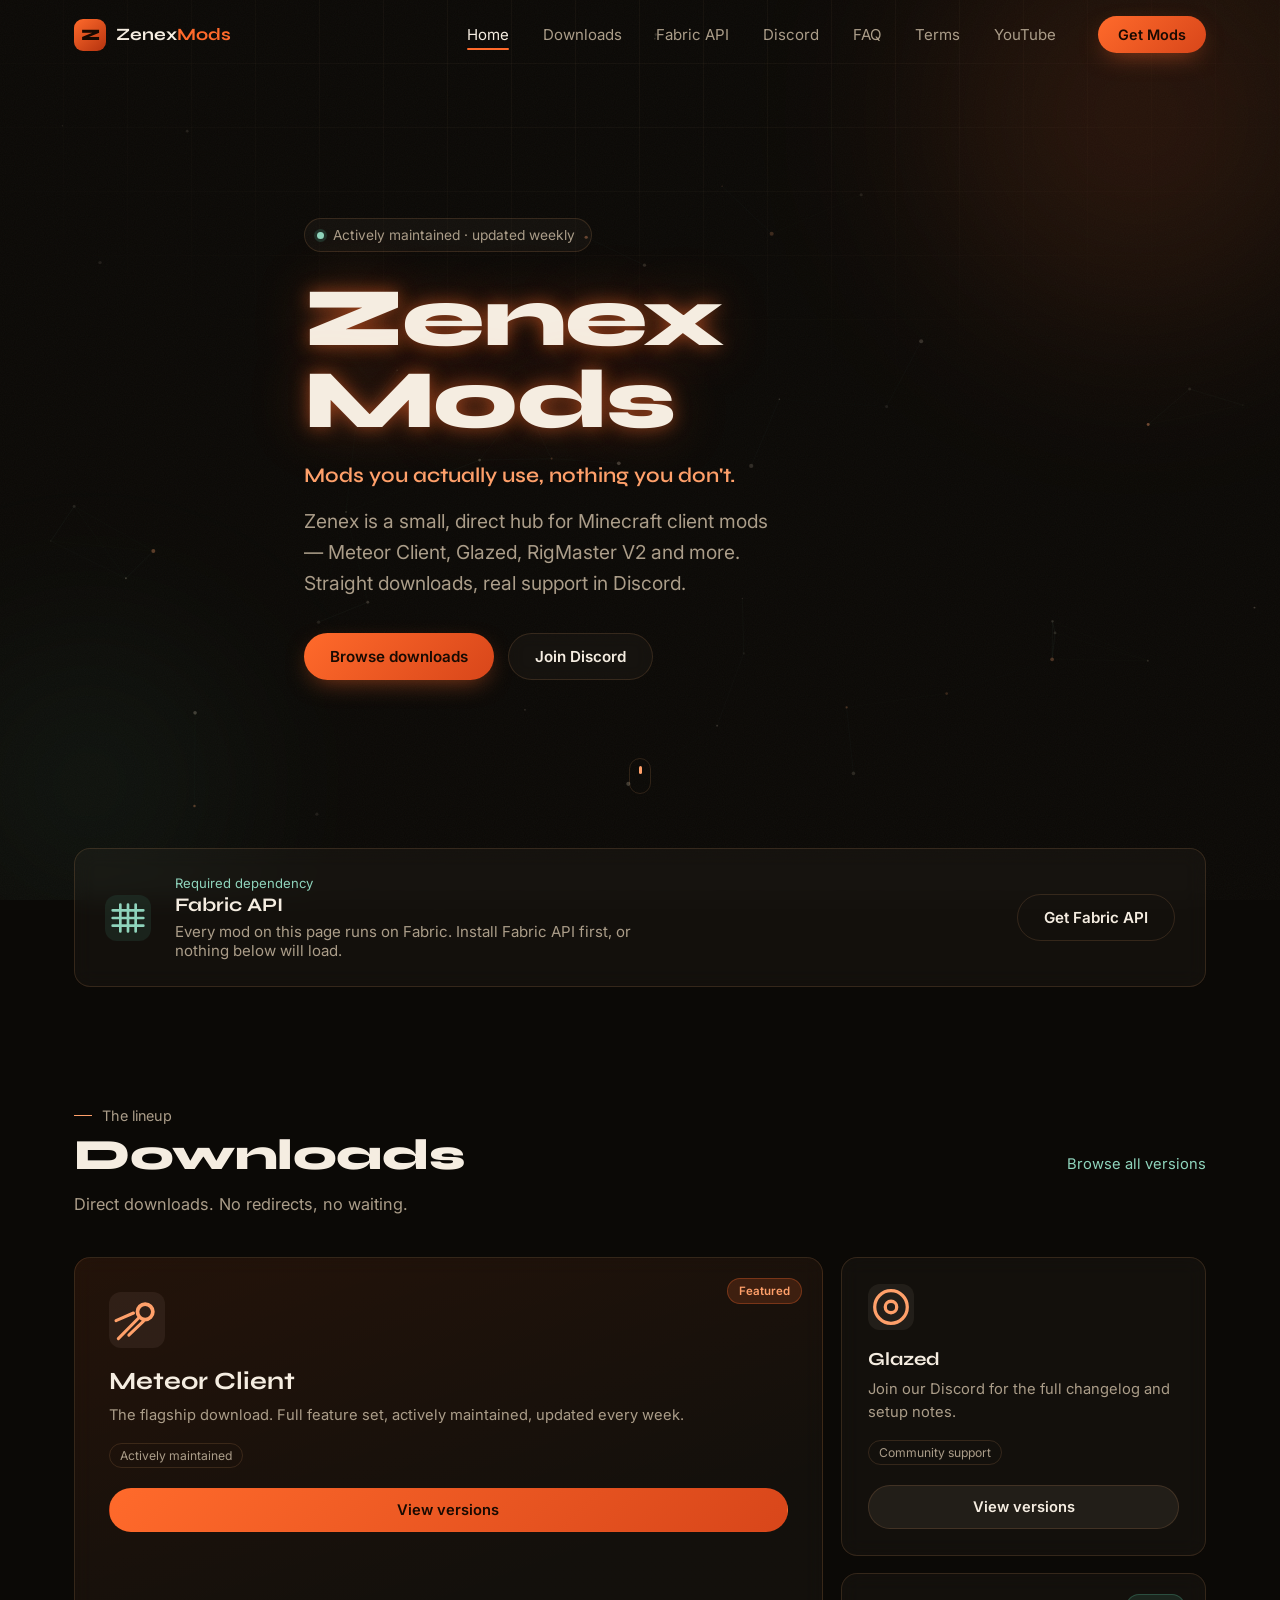
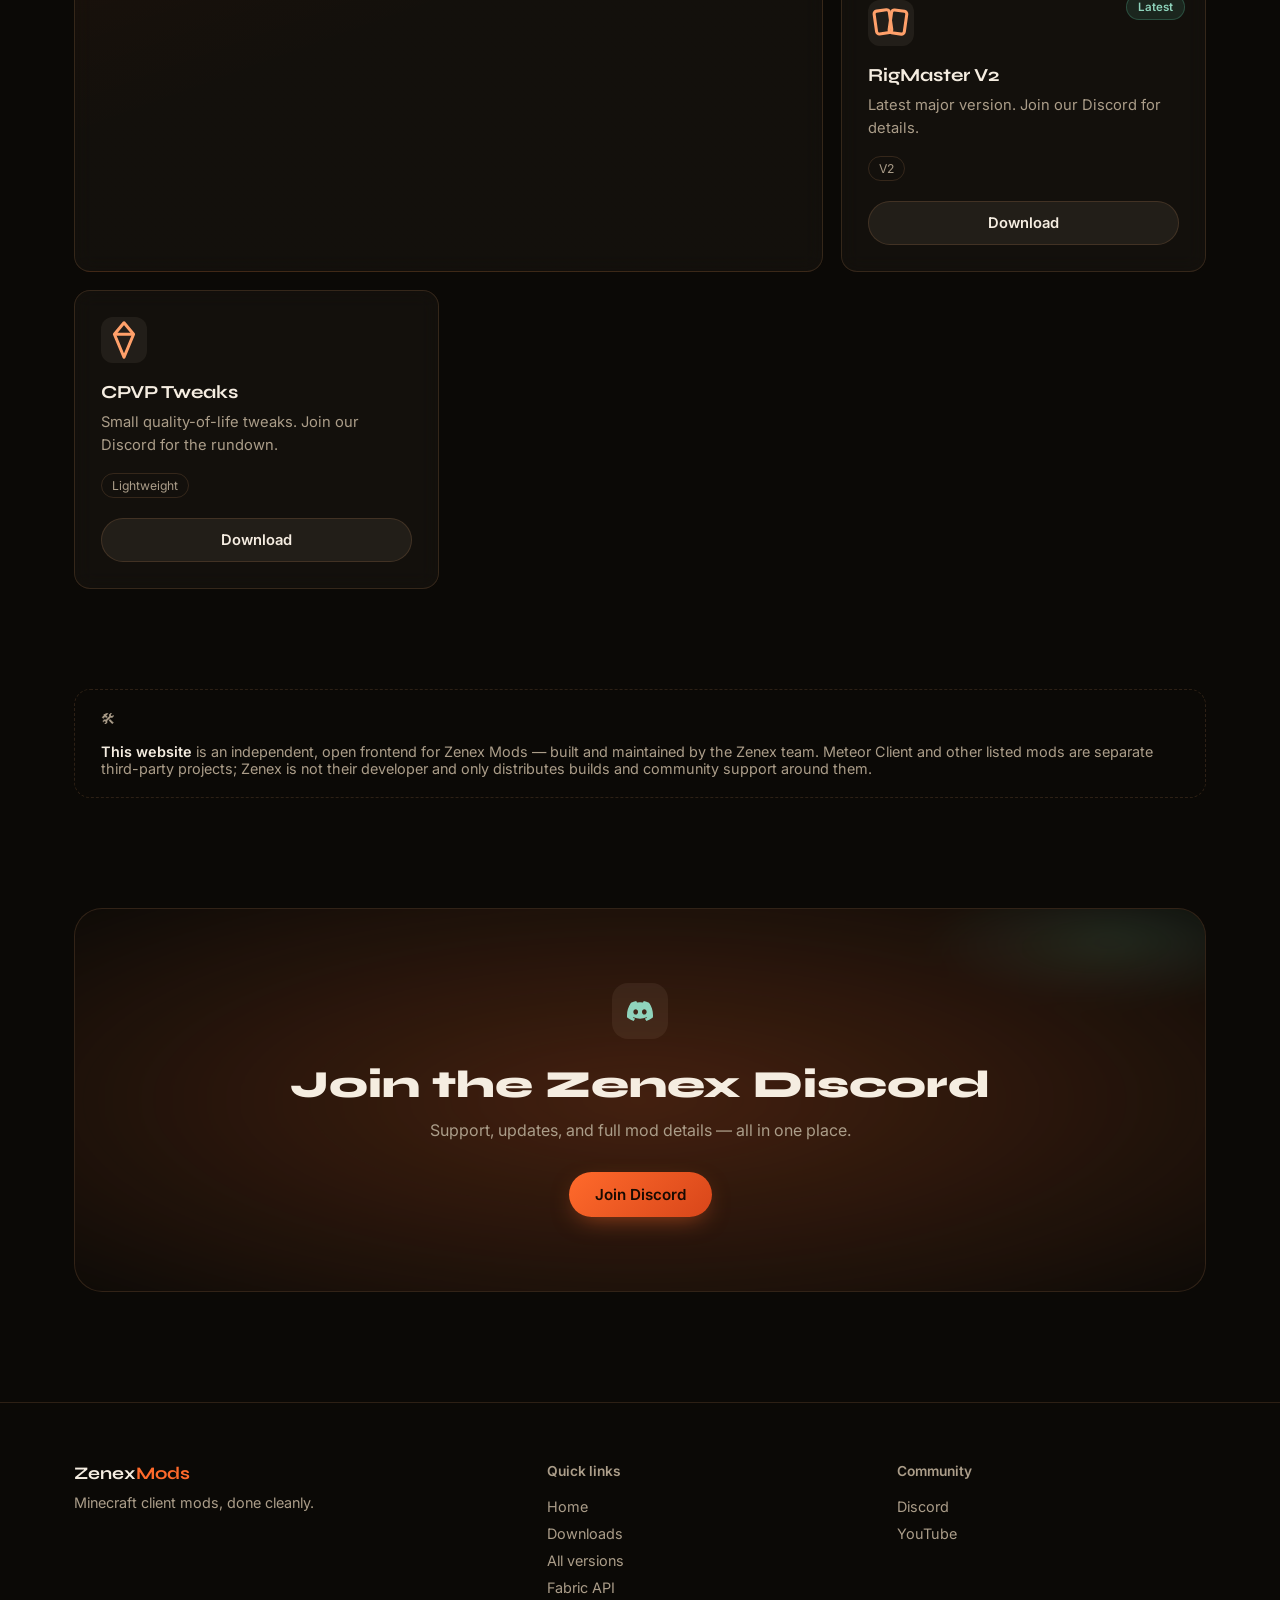
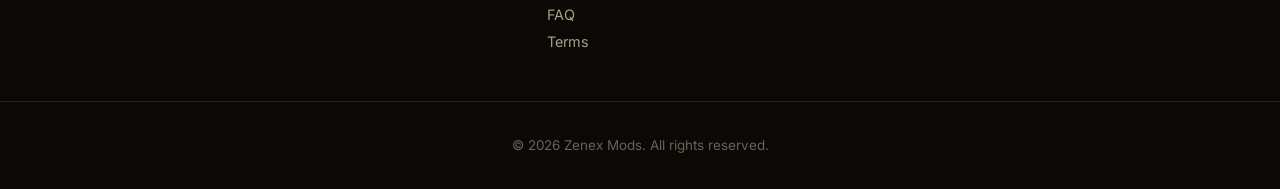
==== index.html @ 71ec7fc4 "Add files via upload" ====
<!DOCTYPE html>
<html lang="en">
<head>
<meta charset="UTF-8">
<meta name="viewport" content="width=device-width, initial-scale=1.0">
<title>Zenex Mods — Minecraft Mods Done Right</title>
<meta name="description" content="Zenex Mods — a premium hub for downloading Minecraft client mods. Meteor Client, Glazed, RigMaster V2, CPVP Tweaks, and more.">

<meta property="og:title" content="Zenex Mods — Minecraft Mods Done Right">
<meta property="og:description" content="A premium hub for downloading Minecraft client mods.">
<meta property="og:type" content="website">
<meta property="og:image" content="images/og-banner.png">
<meta property="og:url" content="https://zenexdevs.github.io/Zenexdevs/">

<meta name="twitter:card" content="summary_large_image">
<meta name="twitter:title" content="Zenex Mods — Minecraft Mods Done Right">
<meta name="twitter:description" content="A premium hub for downloading Minecraft client mods.">
<meta name="twitter:image" content="images/og-banner.png">

<meta name="theme-color" content="#ff6a2b">
<link rel="icon" type="image/png" href="images/favicon.png">
<link rel="preconnect" href="https://fonts.googleapis.com">
<link rel="preconnect" href="https://fonts.gstatic.com" crossorigin>
<link href="https://fonts.googleapis.com/css2?family=Syne:wght@600;700;800&family=Inter:wght@400;500;600&display=swap" rel="stylesheet">
<link rel="stylesheet" href="style.css">
</head>
<body>

<!-- Loading screen -->
<div class="loader" id="loader" aria-hidden="true">
  <div class="loader-inner">
    <div class="loader-mark">Z</div>
    <div class="loader-word">ZENEX<span>MODS</span></div>
    <div class="loader-bar"><span id="loader-fill"></span></div>
  </div>
</div>

<a class="skip-link" href="#main">Skip to content</a>

<!-- Scroll progress -->
<div class="scroll-progress" id="scroll-progress" aria-hidden="true"><span id="scroll-progress-fill"></span></div>

<!-- Custom cursor (desktop only) -->
<div class="cursor-dot" id="cursor-dot" aria-hidden="true"></div>
<div class="cursor-ring" id="cursor-ring" aria-hidden="true"></div>

<!-- Animated background -->
<div class="bg-field" aria-hidden="true">
  <canvas id="field-canvas"></canvas>
  <div class="bg-grid"></div>
  <div class="bg-noise"></div>
  <div class="glow-blob glow-ember" id="blob-1"></div>
  <div class="glow-blob glow-verdigris" id="blob-2"></div>
  <div class="glow-blob glow-ember glow-blob-sm" id="blob-3"></div>
</div>

<!-- Navbar -->
<header class="navbar" id="navbar">
  <div class="nav-inner">
    <a href="#home" class="brand">
      <span class="brand-mark">Z</span>
      <span class="brand-name">Zenex<span class="accent">Mods</span></span>
    </a>

    <nav class="nav-links" id="nav-links" aria-label="Primary">
      <a href="#home" data-nav="home">Home</a>
      <a href="#downloads" data-nav="downloads">Downloads</a>
      <a href="#fabric" data-nav="fabric">Fabric API</a>
      <a href="#discord" data-nav="discord">Discord</a>
      <a href="faq.html">FAQ</a>
      <a href="terms.html">Terms</a>
      <a href="https://www.youtube.com/@ZenexDev" target="_blank" rel="noopener">YouTube</a>
    </nav>

    <a href="#downloads" class="nav-cta btn btn-primary">Get Mods</a>

    <button class="nav-toggle" id="nav-toggle" aria-label="Toggle navigation menu" aria-expanded="false" aria-controls="nav-links">
      <span></span><span></span><span></span>
    </button>
  </div>
</header>

<main id="main">

  <!-- Hero -->
  <section class="hero" id="home">
    <div class="hero-inner">
      <div class="status-badge reveal" data-reveal-delay="0">
        <span class="status-dot"></span>
        Actively maintained · updated weekly
      </div>
      <h1 class="hero-title hero-glow reveal" data-reveal-delay="1">Zenex Mods</h1>
      <p class="hero-tagline reveal" data-reveal-delay="2">Mods you actually use, nothing you don't.</p>
      <p class="hero-subtitle reveal" data-reveal-delay="2">Zenex is a small, direct hub for Minecraft client mods — Meteor Client, Glazed, RigMaster V2 and more. Straight downloads, real support in Discord.</p>
      <div class="hero-actions reveal" data-reveal-delay="3">
        <a href="#downloads" class="btn btn-primary">Browse downloads</a>
        <a href="#discord" class="btn btn-ghost">Join Discord</a>
      </div>
    </div>
    <div class="scroll-cue" aria-hidden="true"><span></span></div>
  </section>

  <!-- Fabric API -->
  <section class="fabric-section" id="fabric">
    <div class="section-inner">
      <div class="fabric-card tilt reveal">
        <div class="fabric-icon" aria-hidden="true">
          <svg viewBox="0 0 24 24" fill="none" xmlns="http://www.w3.org/2000/svg">
            <path d="M4 8h16M4 12h16M4 16h16" stroke="currentColor" stroke-width="1.4" stroke-linecap="round"/>
            <path d="M8 5v14M12 5v14M16 5v14" stroke="currentColor" stroke-width="1.4" stroke-linecap="round"/>
          </svg>
        </div>
        <div class="fabric-copy">
          <p class="fabric-label">Required dependency</p>
          <h2 class="fabric-title">Fabric API</h2>
          <p class="fabric-desc">Every mod on this page runs on Fabric. Install Fabric API first, or nothing below will load.</p>
        </div>
        <a class="btn btn-outline fabric-cta" href="https://modrinth.com/mod/fabric-api" target="_blank" rel="noopener">
          Get Fabric API
        </a>
        <div class="card-spotlight" aria-hidden="true"></div>
      </div>
    </div>
  </section>

  <!-- Downloads -->
  <section class="downloads" id="downloads">
    <div class="section-inner">
      <div class="downloads-head">
        <div>
          <p class="section-kicker">The lineup</p>
          <h2 class="section-title">Downloads</h2>
          <p class="section-lead">Direct downloads. No redirects, no waiting.</p>
        </div>
        <a href="downloads.html" class="browse-all-link">Browse all versions</a>
      </div>

      <div class="card-grid">

        <!-- Meteor Client (Featured) -->
        <article class="mod-card mod-card-featured tilt reveal">
          <span class="mod-badge mod-badge-featured">Featured</span>
          <div class="mod-icon" aria-hidden="true">
            <svg viewBox="0 0 24 24" fill="none" xmlns="http://www.w3.org/2000/svg">
              <circle cx="15.5" cy="8.5" r="3.3" stroke="currentColor" stroke-width="1.6"/>
              <path d="M13 10.8 4 20M10.5 9 3 12.3M14.8 12.5 8.5 18.5" stroke="currentColor" stroke-width="1.3" stroke-linecap="round"/>
            </svg>
          </div>
          <h3 class="mod-name">Meteor Client</h3>
          <p class="mod-desc">The flagship download. Full feature set, actively maintained, updated every week.</p>
          <div class="mod-meta"><span class="mc-tag">Actively maintained</span></div>
          <a class="mod-download mod-download-link" href="meteor-client.html">
            <span class="btn-label">View versions</span>
          </a>
          <div class="card-spotlight" aria-hidden="true"></div>
        </article>

        <!-- Glazed -->
        <article class="mod-card tilt reveal">
          <div class="mod-icon" aria-hidden="true">
            <svg viewBox="0 0 24 24" fill="none" xmlns="http://www.w3.org/2000/svg">
              <circle cx="12" cy="12" r="8.5" stroke="currentColor" stroke-width="1.7"/>
              <circle cx="12" cy="12" r="3" stroke="currentColor" stroke-width="1.7"/>
            </svg>
          </div>
          <h3 class="mod-name">Glazed</h3>
          <p class="mod-desc">Join our Discord for the full changelog and setup notes.</p>
          <div class="mod-meta"><span class="mc-tag">Community support</span></div>
          <a class="mod-download mod-download-link" href="glazed.html">
            <span class="btn-label">View versions</span>
          </a>
          <div class="card-spotlight" aria-hidden="true"></div>
        </article>

        <!-- RigMaster V2 -->
        <article class="mod-card tilt reveal">
          <span class="mod-badge mod-badge-latest">Latest</span>
          <div class="mod-icon" aria-hidden="true">
            <svg viewBox="0 0 24 24" fill="none" xmlns="http://www.w3.org/2000/svg">
              <rect x="3" y="6" width="8" height="12" rx="1.4" transform="rotate(-8 3 6)" stroke="currentColor" stroke-width="1.6"/>
              <rect x="12.5" y="5" width="8" height="12" rx="1.4" transform="rotate(8 12.5 5)" stroke="currentColor" stroke-width="1.6"/>
            </svg>
          </div>
          <h3 class="mod-name">RigMaster V2</h3>
          <p class="mod-desc">Latest major version. Join our Discord for details.</p>
          <div class="mod-meta"><span class="mc-tag">V2</span></div>
          <button class="mod-download" data-download-url="https://drive.google.com/uc?export=download&id=1szrTxVR0Jspn66Gk4TTmsrNMa9AzxALN" data-filename="rigmaster-v2">
            <span class="btn-label">Download</span>
            <span class="btn-success">Downloaded ✓</span>
            <span class="btn-ripple" aria-hidden="true"></span>
          </button>
          <div class="card-spotlight" aria-hidden="true"></div>
        </article>

        <!-- CPVP Tweaks -->
        <article class="mod-card tilt reveal">
          <div class="mod-icon" aria-hidden="true">
            <svg viewBox="0 0 24 24" fill="none" xmlns="http://www.w3.org/2000/svg">
              <path d="M12 3L17 9L12 21L7 9L12 3Z" stroke="currentColor" stroke-width="1.6" stroke-linejoin="round"/>
              <path d="M7 9H17" stroke="currentColor" stroke-width="1.6"/>
            </svg>
          </div>
          <h3 class="mod-name">CPVP Tweaks</h3>
          <p class="mod-desc">Small quality-of-life tweaks. Join our Discord for the rundown.</p>
          <div class="mod-meta"><span class="mc-tag">Lightweight</span></div>
          <button class="mod-download" data-download-url="https://drive.google.com/uc?export=download&id=1Mp_ulQcz2aJvqc5v1wPPuEN9o_eXYLjn" data-filename="cpvp-tweaks">
            <span class="btn-label">Download</span>
            <span class="btn-success">Downloaded ✓</span>
            <span class="btn-ripple" aria-hidden="true"></span>
          </button>
          <div class="card-spotlight" aria-hidden="true"></div>
        </article>

      </div>
    </div>
  </section>

  <!-- Open source note -->
  <section class="oss-strip">
    <div class="section-inner">
      <div class="oss-card reveal">
        <span>🛠</span>
        <span><strong>This website</strong> is an independent, open frontend for Zenex Mods — built and maintained by the Zenex team. Meteor Client and other listed mods are separate third-party projects; Zenex is not their developer and only distributes builds and community support around them.</span>
      </div>
    </div>
  </section>

  <!-- Discord -->
  <section class="discord-section" id="discord">
    <div class="section-inner">
      <div class="discord-card tilt reveal">
        <div class="discord-bg-glow" aria-hidden="true"></div>
        <div class="discord-icon" aria-hidden="true">
          <svg viewBox="0 0 24 24" xmlns="http://www.w3.org/2000/svg">
            <path d="M20.317 4.369a19.79 19.79 0 0 0-4.885-1.515.074.074 0 0 0-.079.037c-.21.375-.444.864-.608 1.25a18.27 18.27 0 0 0-5.487 0 12.64 12.64 0 0 0-.617-1.25.077.077 0 0 0-.079-.037A19.736 19.736 0 0 0 3.677 4.37a.07.07 0 0 0-.032.027C.533 9.045-.32 13.579.099 18.057a.082.082 0 0 0 .031.056 19.9 19.9 0 0 0 5.993 3.03.078.078 0 0 0 .084-.028c.462-.63.874-1.295 1.226-1.994a.076.076 0 0 0-.041-.106 13.1 13.1 0 0 1-1.872-.892.077.077 0 0 1-.008-.128c.126-.094.252-.192.372-.291a.074.074 0 0 1 .077-.01c3.928 1.793 8.18 1.793 12.061 0a.074.074 0 0 1 .078.009c.12.099.246.198.373.292a.077.077 0 0 1-.006.128 12.3 12.3 0 0 1-1.873.891.076.076 0 0 0-.04.107c.36.698.772 1.362 1.225 1.993a.076.076 0 0 0 .084.028 19.84 19.84 0 0 0 6.002-3.03.077.077 0 0 0 .032-.055c.5-5.177-.838-9.674-3.549-13.66a.06.06 0 0 0-.031-.028ZM8.02 15.331c-1.183 0-2.157-1.085-2.157-2.419 0-1.333.955-2.419 2.157-2.419 1.211 0 2.176 1.096 2.157 2.42 0 1.333-.956 2.418-2.157 2.418Zm7.975 0c-1.183 0-2.157-1.085-2.157-2.419 0-1.333.955-2.419 2.157-2.419 1.211 0 2.176 1.096 2.157 2.42 0 1.333-.946 2.418-2.157 2.418Z"/>
          </svg>
        </div>
        <h2 class="discord-title">Join the Zenex Discord</h2>
        <p class="discord-copy">Support, updates, and full mod details — all in one place.</p>
        <a class="btn btn-primary" href="https://discord.gg/XZ8gc8nBsU" target="_blank" rel="noopener">
          Join Discord
        </a>
        <div class="card-spotlight" aria-hidden="true"></div>
      </div>
    </div>
  </section>

</main>

<!-- Footer -->
<footer class="site-footer">
  <div class="footer-inner">
    <div class="footer-brand">
      <span class="brand-name">Zenex<span class="accent">Mods</span></span>
      <p>Minecraft client mods, done cleanly.</p>
    </div>

    <div class="footer-links">
      <h3>Quick links</h3>
      <a href="#home">Home</a>
      <a href="#downloads">Downloads</a>
      <a href="downloads.html">All versions</a>
      <a href="#fabric">Fabric API</a>
      <a href="faq.html">FAQ</a>
      <a href="terms.html">Terms</a>
    </div>

    <div class="footer-social">
      <h3>Community</h3>
      <a href="https://discord.gg/XZ8gc8nBsU" target="_blank" rel="noopener">Discord</a>
      <a href="https://www.youtube.com/@ZenexDev" target="_blank" rel="noopener">YouTube</a>
    </div>
  </div>
  <div class="footer-bottom">
    <p>&copy; <span id="year"></span> Zenex Mods. All rights reserved.</p>
  </div>
</footer>

<!-- Download toast -->
<div class="toast" id="download-toast" role="status" aria-live="polite">
  <span class="toast-dot"></span>
  <span id="toast-text">Download started</span>
</div>

<script src="script.js"></script>
</body>
</html>
---- style.css ----
/* =========================================================
   Zenex Mods — Stylesheet
   Design system: scorched iron · molten ember · cooled verdigris
   ========================================================= */

:root {
  /* Core surfaces — warm charred-stone dark, not neutral black */
  --bg: #0b0906;
  --bg-1: #100c08;
  --bg-2: #15100a;
  --surface: rgba(255, 226, 189, 0.035);
  --surface-2: rgba(255, 226, 189, 0.065);
  --surface-border: rgba(255, 176, 112, 0.14);
  --surface-border-hover: rgba(255, 130, 60, 0.4);

  /* Primary: molten ember */
  --ember: #ff6a2b;
  --ember-soft: #ffa06a;
  --ember-dim: #7a3416;
  --ember-rgb: 255, 106, 43;

  /* Secondary: cooled verdigris (used sparingly, as a counter-note to ember) */
  --verdigris: #4fae8f;
  --verdigris-soft: #8fd4bc;
  --verdigris-rgb: 79, 174, 143;

  /* Rare third note: pale starlight, for the one or two brightest accents */
  --star: #ffd27a;

  --white: #f5ede1;
  --muted: #ab9d89;
  --muted-dim: #6b6154;

  --font-display: 'Syne', sans-serif;
  --font-body: 'Inter', sans-serif;

  --max-width: 1180px;
  --radius: 16px;
  --radius-sm: 10px;

  --ease-out: cubic-bezier(0.16, 1, 0.3, 1);
  --ease-spring: cubic-bezier(0.34, 1.56, 0.64, 1);
}

* { box-sizing: border-box; }

html { scroll-behavior: smooth; }

@media (prefers-reduced-motion: reduce) {
  html { scroll-behavior: auto; }
  *, *::before, *::after {
    animation-duration: 0.001ms !important;
    animation-iteration-count: 1 !important;
    transition-duration: 0.001ms !important;
    scroll-behavior: auto !important;
  }
}

body {
  margin: 0;
  background: var(--bg);
  color: var(--white);
  font-family: var(--font-body);
  -webkit-font-smoothing: antialiased;
  overflow-x: hidden;
}

img { max-width: 100%; display: block; }
a { color: inherit; text-decoration: none; }
button { font: inherit; background: none; border: none; cursor: pointer; color: inherit; }

.skip-link {
  position: absolute; left: -999px; top: 0;
  background: var(--ember); color: #170a02;
  padding: 12px 18px; z-index: 1000; border-radius: 0 0 8px 0;
  font-weight: 600;
}
.skip-link:focus { left: 0; }

:focus-visible {
  outline: 2px solid var(--ember-soft);
  outline-offset: 3px;
  border-radius: 4px;
}

.section-inner {
  max-width: var(--max-width);
  margin: 0 auto;
  padding: 0 24px;
}

.section-kicker {
  font-family: var(--font-body);
  font-size: 0.9rem;
  color: var(--muted);
  margin: 0 0 8px;
  display: flex;
  align-items: center;
  gap: 10px;
}
.section-kicker::before {
  content: '';
  width: 18px; height: 1px;
  background: var(--ember-soft);
  display: inline-block;
}

.section-title {
  font-family: var(--font-display);
  font-size: clamp(1.9rem, 4vw, 2.7rem);
  font-weight: 800;
  margin: 0 0 12px;
  letter-spacing: -0.01em;
  line-height: 1.08;
}

.section-lead {
  color: var(--muted);
  max-width: 480px;
  margin: 0 0 44px;
  font-size: 1.02rem;
  line-height: 1.6;
}

.accent { color: var(--ember); }

/* Perspective base for tilt cards */
.tilt { will-change: transform; transform-style: preserve-3d; }

/* ---------- Buttons ---------- */
.btn {
  position: relative;
  display: inline-flex;
  align-items: center;
  gap: 8px;
  padding: 13px 26px;
  border-radius: 999px;
  font-weight: 600;
  font-size: 0.95rem;
  overflow: hidden;
  transition: transform 0.35s var(--ease-spring), box-shadow 0.35s var(--ease-out), background 0.3s;
}
.btn:active { transform: scale(0.96); }

.btn-primary {
  background: linear-gradient(135deg, var(--ember) 0%, #d8461a 100%);
  color: #180a02;
  box-shadow: 0 8px 24px -8px rgba(var(--ember-rgb), 0.55);
}
.btn-primary:hover {
  box-shadow: 0 10px 30px -6px rgba(var(--ember-rgb), 0.7);
  transform: translateY(-2px);
}

.btn-ghost {
  background: var(--surface);
  border: 1px solid var(--surface-border);
  color: var(--white);
  backdrop-filter: blur(8px);
}
.btn-ghost:hover {
  border-color: var(--surface-border-hover);
  background: var(--surface-2);
  transform: translateY(-2px);
}

.btn-outline {
  border: 1px solid var(--surface-border);
  color: var(--white);
}
.btn-outline:hover { border-color: var(--verdigris-soft); color: var(--verdigris-soft); }

/* ---------- Loading screen ---------- */
.loader {
  position: fixed; inset: 0; z-index: 999;
  display: flex; align-items: center; justify-content: center;
  background: radial-gradient(120% 120% at 50% 30%, #17110a 0%, var(--bg) 70%);
  transition: opacity 0.55s var(--ease-out), visibility 0.55s;
}
.loader.hidden { opacity: 0; visibility: hidden; pointer-events: none; }

.loader-inner { text-align: center; }

.loader-mark {
  width: 52px; height: 52px;
  margin: 0 auto 18px;
  border-radius: 14px;
  display: flex; align-items: center; justify-content: center;
  font-family: var(--font-display);
  font-weight: 800; font-size: 1.4rem;
  background: linear-gradient(140deg, var(--ember) 0%, #b5330f 100%);
  color: #180a02;
  box-shadow: 0 0 40px -6px rgba(var(--ember-rgb), 0.65);
  animation: loaderPulse 1.6s var(--ease-out) infinite;
}
@keyframes loaderPulse {
  0%, 100% { transform: scale(1); }
  50% { transform: scale(1.07); }
}

.loader-word {
  font-family: var(--font-display);
  font-weight: 700;
  letter-spacing: 0.06em;
  font-size: 1.05rem;
  color: var(--white);
  margin-bottom: 22px;
}
.loader-word span { color: var(--ember-soft); }

.loader-bar {
  width: 160px; height: 2px;
  background: rgba(255, 255, 255, 0.08);
  border-radius: 2px;
  overflow: hidden;
  margin: 0 auto;
}
.loader-bar span {
  display: block; height: 100%; width: 0%;
  background: linear-gradient(90deg, var(--ember), var(--star));
  border-radius: 2px;
}

/* ---------- Scroll progress ---------- */
.scroll-progress {
  position: fixed; top: 0; left: 0; right: 0; height: 2px; z-index: 998;
  background: transparent;
}
.scroll-progress span {
  display: block; height: 100%; width: 0%;
  background: linear-gradient(90deg, var(--ember), var(--verdigris));
}

/* ---------- Custom cursor ---------- */
.cursor-dot, .cursor-ring { position: fixed; top: 0; left: 0; pointer-events: none; z-index: 997; }
.cursor-dot {
  width: 5px; height: 5px; margin: -2.5px 0 0 -2.5px;
  background: var(--ember-soft); border-radius: 50%;
  opacity: 0; transition: opacity 0.2s;
}
.cursor-dot.active { opacity: 1; }
.cursor-ring {
  width: 26px; height: 26px; margin: -13px 0 0 -13px;
  border-radius: 50%;
  border: 1px solid rgba(var(--ember-rgb), 0.45);
  opacity: 0; transition: opacity 0.25s, width 0.3s var(--ease-out), height 0.3s var(--ease-out), border-color 0.3s;
}
.cursor-ring.active { opacity: 1; }
.cursor-ring.hover {
  width: 44px; height: 44px; margin: -22px 0 0 -22px;
  border-color: rgba(var(--verdigris-rgb), 0.55);
  background: rgba(var(--verdigris-rgb), 0.06);
}
@media (hover: none), (pointer: coarse) {
  .cursor-dot, .cursor-ring { display: none; }
}

/* ---------- Global click ripple ---------- */
.click-ripple-layer { position: fixed; inset: 0; pointer-events: none; z-index: 996; overflow: hidden; }
.click-ripple {
  position: absolute;
  width: 10px; height: 10px;
  margin: -5px 0 0 -5px;
  border-radius: 50%;
  border: 1px solid rgba(var(--ember-rgb), 0.55);
  background: radial-gradient(circle, rgba(var(--ember-rgb), 0.28) 0%, transparent 70%);
  animation: clickRipple 0.6s var(--ease-out) forwards;
}
@keyframes clickRipple {
  0% { transform: scale(0.4); opacity: 0.9; }
  100% { transform: scale(6.5); opacity: 0; }
}

/* ---------- Animated background ---------- */
.bg-field { position: fixed; inset: 0; z-index: -1; overflow: hidden; }
#field-canvas { position: absolute; inset: 0; width: 100%; height: 100%; }

.bg-grid {
  position: absolute; inset: -1px;
  background-image:
    linear-gradient(rgba(255, 200, 150, 0.035) 1px, transparent 1px),
    linear-gradient(90deg, rgba(255, 200, 150, 0.035) 1px, transparent 1px);
  background-size: 64px 64px;
  mask-image: radial-gradient(ellipse 80% 60% at 50% 0%, #000 20%, transparent 75%);
}

.bg-noise {
  position: absolute; inset: 0;
  opacity: 0.035;
  mix-blend-mode: overlay;
  background-image: url("data:image/svg+xml;utf8,<svg xmlns='http://www.w3.org/2000/svg' width='120' height='120'><filter id='n'><feTurbulence type='fractalNoise' baseFrequency='0.9' numOctaves='2' stitchTiles='stitch'/></filter><rect width='100%25' height='100%25' filter='url(%23n)'/></svg>");
}

.glow-blob {
  position: absolute;
  border-radius: 50%;
  filter: blur(90px);
  opacity: 0.5;
}
.glow-ember { width: 46vw; height: 46vw; background: radial-gradient(circle, rgba(var(--ember-rgb), 0.35), transparent 70%); top: -14vw; right: -12vw; }
.glow-verdigris { width: 34vw; height: 34vw; background: radial-gradient(circle, rgba(var(--verdigris-rgb), 0.22), transparent 70%); bottom: -8vw; left: -10vw; }
.glow-blob-sm { width: 18vw; height: 18vw; opacity: 0.3; }

/* ---------- Navbar ---------- */
.navbar {
  position: fixed; top: 0; left: 0; right: 0; z-index: 500;
  transition: background 0.35s, border-color 0.35s, backdrop-filter 0.35s;
  border-bottom: 1px solid transparent;
}
.navbar.scrolled {
  background: rgba(11, 9, 6, 0.72);
  backdrop-filter: blur(16px) saturate(140%);
  border-bottom-color: var(--surface-border);
}
.nav-inner {
  max-width: var(--max-width);
  margin: 0 auto;
  padding: 16px 24px;
  display: flex; align-items: center; gap: 24px;
}
.brand { display: flex; align-items: center; gap: 10px; margin-right: auto; }
.brand-mark {
  width: 32px; height: 32px;
  border-radius: 9px;
  display: flex; align-items: center; justify-content: center;
  font-family: var(--font-display); font-weight: 800; font-size: 1rem;
  background: linear-gradient(140deg, var(--ember), #b5330f);
  color: #180a02;
}
.brand-name { font-family: var(--font-display); font-weight: 700; font-size: 1.08rem; }

.nav-links { display: flex; align-items: center; gap: 6px; }
.nav-links a {
  position: relative;
  padding: 8px 14px;
  font-size: 0.94rem;
  color: var(--muted);
  border-radius: 999px;
  transition: color 0.25s, background 0.25s;
}
.nav-links a:hover { color: var(--white); background: var(--surface); }
.nav-links a.active { color: var(--white); }
.nav-links a.active::after {
  content: '';
  position: absolute; left: 14px; right: 14px; bottom: 2px; height: 2px;
  background: var(--ember);
  border-radius: 2px;
}

.nav-cta { margin-left: 4px; }
.nav-cta.btn-primary { padding: 10px 20px; font-size: 0.9rem; }

.nav-toggle {
  display: none;
  width: 38px; height: 38px;
  flex-direction: column; align-items: center; justify-content: center; gap: 5px;
  border-radius: 10px;
}
.nav-toggle span { width: 18px; height: 2px; background: var(--white); transition: transform 0.3s, opacity 0.3s; }
.nav-toggle[aria-expanded="true"] span:nth-child(1) { transform: translateY(7px) rotate(45deg); }
.nav-toggle[aria-expanded="true"] span:nth-child(2) { opacity: 0; }
.nav-toggle[aria-expanded="true"] span:nth-child(3) { transform: translateY(-7px) rotate(-45deg); }

@media (max-width: 860px) {
  .nav-toggle { display: flex; }
  .nav-cta { display: none; }
  .nav-links {
    position: fixed; top: 68px; left: 16px; right: 16px;
    flex-direction: column; align-items: stretch; gap: 2px;
    background: rgba(16, 12, 8, 0.96);
    backdrop-filter: blur(16px);
    border: 1px solid var(--surface-border);
    border-radius: var(--radius);
    padding: 10px;
    opacity: 0; visibility: hidden; transform: translateY(-8px);
    transition: opacity 0.3s var(--ease-out), transform 0.3s var(--ease-out), visibility 0.3s;
  }
  .nav-links.open { opacity: 1; visibility: visible; transform: translateY(0); }
  .nav-links a { padding: 13px 16px; }
}

/* ---------- Hero ---------- */
.hero {
  position: relative;
  min-height: 92vh;
  display: flex; align-items: center;
  padding: 130px 0 60px;
}
.hero-inner { max-width: var(--max-width); margin: 0 auto; padding: 0 24px; max-width: 720px; }

.status-badge {
  display: inline-flex; align-items: center; gap: 9px;
  padding: 8px 16px 8px 12px;
  border-radius: 999px;
  border: 1px solid var(--surface-border);
  background: var(--surface);
  font-size: 0.86rem; color: var(--muted);
  margin-bottom: 26px;
}
.status-dot {
  width: 7px; height: 7px; border-radius: 50%;
  background: var(--verdigris-soft);
  box-shadow: 0 0 0 3px rgba(var(--verdigris-rgb), 0.2);
  animation: dotPulse 2.4s ease-in-out infinite;
}
@keyframes dotPulse { 0%, 100% { opacity: 1; } 50% { opacity: 0.45; } }

.hero-title {
  font-family: var(--font-display);
  font-weight: 800;
  font-size: clamp(2.8rem, 7.2vw, 5.2rem);
  line-height: 0.98;
  letter-spacing: -0.02em;
  margin: 0 0 22px;
}

.hero-glow {
  color: var(--white);
  text-shadow:
    0 0 18px rgba(var(--ember-rgb), 0.55),
    0 0 60px rgba(var(--ember-rgb), 0.25);
}

.hero-tagline {
  font-family: var(--font-display);
  font-weight: 600;
  font-size: clamp(1.05rem, 1.8vw, 1.3rem);
  color: var(--ember-soft);
  margin: 0 0 18px;
}

.hero-subtitle {
  font-size: clamp(1.02rem, 1.6vw, 1.2rem);
  color: var(--muted);
  max-width: 480px;
  line-height: 1.6;
  margin: 0 0 34px;
}

.hero-actions { display: flex; gap: 14px; flex-wrap: wrap; }

.scroll-cue {
  position: absolute; bottom: 34px; left: 50%; transform: translateX(-50%);
  width: 22px; height: 36px; border-radius: 12px;
  border: 1px solid var(--surface-border);
}
.scroll-cue span {
  position: absolute; top: 7px; left: 50%; margin-left: -1.5px;
  width: 3px; height: 8px; border-radius: 2px;
  background: var(--ember-soft);
  animation: scrollCue 1.8s ease-in-out infinite;
}
@keyframes scrollCue { 0% { opacity: 1; top: 7px; } 70% { opacity: 0; top: 18px; } 100% { opacity: 0; top: 7px; } }

/* ---------- Reveal-on-scroll ---------- */
.reveal { opacity: 0; transform: translateY(18px); transition: opacity 0.7s var(--ease-out), transform 0.7s var(--ease-out); }
.reveal.in-view { opacity: 1; transform: translateY(0); }
.reveal[data-reveal-delay="1"] { transition-delay: 0.08s; }
.reveal[data-reveal-delay="2"] { transition-delay: 0.16s; }
.reveal[data-reveal-delay="3"] { transition-delay: 0.24s; }

.card-grid .reveal { transition-delay: calc(var(--stagger, 0) * 70ms); }

/* ---------- Card base (glass surface) ---------- */
.card-spotlight {
  position: absolute; inset: 0; border-radius: inherit; pointer-events: none;
  background: radial-gradient(320px circle at var(--mx, 50%) var(--my, 50%), rgba(var(--ember-rgb), 0.10), transparent 60%);
  opacity: 0; transition: opacity 0.4s;
}
.tilt:hover .card-spotlight { opacity: 1; }

/* ---------- Fabric API section ---------- */
.fabric-section { padding: 20px 0 90px; }
.fabric-card {
  position: relative;
  display: grid;
  grid-template-columns: auto 1fr auto;
  align-items: center;
  gap: 24px;
  padding: 26px 30px;
  border-radius: var(--radius);
  background: var(--surface);
  border: 1px solid var(--surface-border);
  backdrop-filter: blur(10px);
  overflow: hidden;
}
.fabric-icon {
  width: 46px; height: 46px; border-radius: 12px;
  display: flex; align-items: center; justify-content: center;
  background: rgba(var(--verdigris-rgb), 0.12);
  color: var(--verdigris-soft);
  flex-shrink: 0;
}
.fabric-label { margin: 0; font-size: 0.82rem; color: var(--verdigris-soft); }
.fabric-title { margin: 2px 0 6px; font-family: var(--font-display); font-size: 1.2rem; font-weight: 700; }
.fabric-desc { margin: 0; color: var(--muted); font-size: 0.94rem; max-width: 480px; }
.fabric-cta { white-space: nowrap; }

@media (max-width: 700px) {
  .fabric-card { grid-template-columns: 1fr; text-align: left; }
  .fabric-cta { width: fit-content; }
}

/* ---------- Downloads ---------- */
.downloads { padding: 30px 0 100px; }
.downloads-head {
  display: flex; align-items: flex-end; justify-content: space-between; gap: 20px; flex-wrap: wrap;
}
.downloads-head .section-lead { margin-bottom: 0; }
.browse-all-link {
  display: inline-flex; align-items: center; gap: 8px;
  font-size: 0.92rem; color: var(--verdigris-soft);
  padding-bottom: 44px;
  transition: gap 0.3s var(--ease-out), color 0.3s;
}
.browse-all-link:hover { gap: 12px; color: var(--verdigris-soft); }

.card-grid {
  display: grid;
  grid-template-columns: repeat(3, 1fr);
  gap: 18px;
  margin-top: 40px;
}

.mod-card {
  position: relative;
  padding: 26px;
  border-radius: var(--radius);
  background: var(--surface);
  border: 1px solid var(--surface-border);
  backdrop-filter: blur(10px);
  overflow: hidden;
  transition: border-color 0.35s, background 0.35s;
}
.mod-card:hover { border-color: var(--surface-border-hover); background: var(--surface-2); }

.mod-card-featured {
  grid-column: span 2;
  grid-row: span 2;
  padding: 34px;
  background: linear-gradient(160deg, rgba(var(--ember-rgb), 0.10), var(--surface) 55%);
}

.mod-badge {
  position: absolute; top: 20px; right: 20px;
  font-size: 0.72rem; font-weight: 600;
  padding: 5px 11px; border-radius: 999px;
}
.mod-badge-featured { background: rgba(var(--ember-rgb), 0.16); color: var(--ember-soft); border: 1px solid rgba(var(--ember-rgb), 0.3); }
.mod-badge-latest { background: rgba(var(--verdigris-rgb), 0.14); color: var(--verdigris-soft); border: 1px solid rgba(var(--verdigris-rgb), 0.3); }

.mod-icon {
  width: 46px; height: 46px; border-radius: 12px;
  display: flex; align-items: center; justify-content: center;
  background: var(--surface-2);
  color: var(--ember-soft);
  margin-bottom: 18px;
}
.mod-card-featured .mod-icon { width: 56px; height: 56px; }

.mod-name { font-family: var(--font-display); font-weight: 700; font-size: 1.15rem; margin: 0 0 8px; }
.mod-card-featured .mod-name { font-size: 1.55rem; }
.mod-desc { margin: 0 0 16px; color: var(--muted); font-size: 0.92rem; line-height: 1.55; }
.mod-meta { margin-bottom: 20px; }
.mc-tag {
  display: inline-block;
  font-size: 0.76rem; color: var(--muted);
  border: 1px solid var(--surface-border);
  padding: 4px 10px; border-radius: 999px;
}

.mod-download {
  position: relative;
  width: 100%;
  padding: 12px 20px;
  border-radius: 999px;
  background: var(--surface-2);
  border: 1px solid var(--surface-border);
  font-weight: 600; font-size: 0.92rem;
  display: flex; align-items: center; justify-content: center;
  overflow: hidden;
  transition: border-color 0.3s, background 0.3s, transform 0.3s var(--ease-spring);
}
.mod-card-featured .mod-download {
  background: linear-gradient(135deg, var(--ember), #d8461a);
  color: #180a02; border-color: transparent;
}
.mod-download:hover { transform: translateY(-2px); border-color: var(--surface-border-hover); }
.mod-download:active { transform: scale(0.97); }

.btn-success { display: none; }
.mod-download.downloaded .btn-label { display: none; }
.mod-download.downloaded .btn-success { display: inline; color: var(--verdigris-soft); }
.mod-card-featured .mod-download.downloaded .btn-success { color: #133326; }

.mod-download.pulse { animation: downloadPulse 0.5s var(--ease-spring); }
@keyframes downloadPulse { 0% { transform: scale(1); } 40% { transform: scale(0.95); } 100% { transform: scale(1); } }

.btn-ripple { position: absolute; inset: 0; pointer-events: none; border-radius: inherit; overflow: hidden; }
.mod-download.rippling .btn-ripple::after {
  content: '';
  position: absolute;
  left: var(--ripple-x, 50%); top: var(--ripple-y, 50%);
  width: 8px; height: 8px; margin: -4px 0 0 -4px;
  border-radius: 50%;
  background: rgba(255, 255, 255, 0.5);
  animation: btnRipple 0.6s var(--ease-out) forwards;
}
@keyframes btnRipple { to { transform: scale(24); opacity: 0; } }

@media (max-width: 900px) {
  .card-grid { grid-template-columns: repeat(2, 1fr); }
  .mod-card-featured { grid-column: span 2; grid-row: span 1; }
}
@media (max-width: 620px) {
  .card-grid { grid-template-columns: 1fr; }
  .mod-card-featured { grid-column: span 1; }
}

/* ---------- Open source strip ---------- */
.oss-strip { padding: 0 0 90px; }
.oss-card {
  display: flex; align-items: center; gap: 16px; flex-wrap: wrap;
  padding: 20px 26px;
  border-radius: var(--radius);
  border: 1px dashed var(--surface-border);
  color: var(--muted);
  font-size: 0.9rem;
}
.oss-card strong { color: var(--white); font-weight: 600; }
.oss-card a { color: var(--verdigris-soft); }
.oss-card a:hover { text-decoration: underline; }

/* ---------- Discord ---------- */
.discord-section { padding: 20px 0 110px; }
.discord-card {
  position: relative;
  text-align: center;
  padding: 74px 24px;
  border-radius: 28px;
  border: 1px solid var(--surface-border);
  overflow: hidden;
  background: var(--bg-1);
}
.discord-bg-glow {
  position: absolute; inset: -20%;
  background:
    radial-gradient(closest-side, rgba(var(--ember-rgb), 0.22), transparent),
    radial-gradient(closest-side at 80% 20%, rgba(var(--verdigris-rgb), 0.16), transparent 60%);
  filter: blur(10px);
}
.discord-icon {
  position: relative;
  width: 56px; height: 56px; margin: 0 auto 22px;
  border-radius: 16px;
  display: flex; align-items: center; justify-content: center;
  background: var(--surface-2);
  color: var(--verdigris-soft);
}
.discord-icon svg { width: 26px; height: 26px; fill: currentColor; }

.mod-icon img, .fabric-icon img, .release-icon img, .vb-icon img {
  width: 62%;
  height: 62%;
  object-fit: contain;
  filter: drop-shadow(0 0 10px rgba(255, 255, 255, 0.08));
}
.discord-title { position: relative; font-family: var(--font-display); font-weight: 800; font-size: clamp(1.7rem, 3.4vw, 2.4rem); margin: 0 0 12px; }
.discord-copy { position: relative; color: var(--muted); margin: 0 0 32px; }

/* ---------- Footer ---------- */
.site-footer { border-top: 1px solid var(--surface-border); padding: 60px 0 0; }
.footer-inner {
  max-width: var(--max-width); margin: 0 auto; padding: 0 24px;
  display: grid; grid-template-columns: 1.4fr 1fr 1fr; gap: 40px;
}
.footer-brand .brand-name { font-family: var(--font-display); font-weight: 700; font-size: 1.1rem; }
.footer-brand p { color: var(--muted); font-size: 0.9rem; margin-top: 10px; max-width: 260px; }
.footer-links h3, .footer-social h3 { font-size: 0.86rem; color: var(--muted); font-weight: 600; margin: 0 0 14px; }
.footer-links a, .footer-social a { display: block; color: var(--muted); font-size: 0.9rem; padding: 5px 0; transition: color 0.25s; }
.footer-links a:hover, .footer-social a:hover { color: var(--white); }
.footer-bottom { border-top: 1px solid var(--surface-border); margin-top: 46px; padding: 22px 24px; text-align: center; color: var(--muted-dim); font-size: 0.84rem; }

@media (max-width: 700px) {
  .footer-inner { grid-template-columns: 1fr 1fr; }
  .footer-brand { grid-column: span 2; }
}

/* ---------- Toast ---------- */
.toast {
  position: fixed; bottom: 24px; left: 50%; transform: translate(-50%, 12px);
  display: flex; align-items: center; gap: 10px;
  padding: 12px 20px; border-radius: 999px;
  background: rgba(21, 16, 10, 0.92);
  border: 1px solid var(--surface-border);
  backdrop-filter: blur(10px);
  font-size: 0.88rem;
  opacity: 0; visibility: hidden;
  transition: opacity 0.35s var(--ease-out), transform 0.35s var(--ease-out), visibility 0.35s;
  z-index: 800;
}
.toast.show { opacity: 1; visibility: visible; transform: translate(-50%, 0); }
.toast-dot { width: 7px; height: 7px; border-radius: 50%; background: var(--verdigris-soft); }

/* =========================================================
   Secondary pages: Downloads browser
   ========================================================= */
.page-header { padding: 150px 0 40px; }
.page-header .section-title { max-width: 640px; }
.page-header .section-lead { margin-bottom: 0; }

.releases { padding: 20px 0 100px; }
.release-list { display: flex; flex-direction: column; gap: 14px; margin-top: 34px; }

.release-card {
  position: relative;
  display: grid;
  grid-template-columns: auto 1fr auto auto;
  align-items: center;
  gap: 22px;
  padding: 22px 26px;
  border-radius: var(--radius);
  background: var(--surface);
  border: 1px solid var(--surface-border);
  overflow: hidden;
  transition: border-color 0.3s, background 0.3s;
}
.release-card:hover { border-color: var(--surface-border-hover); background: var(--surface-2); }

.release-icon {
  width: 44px; height: 44px; border-radius: 12px;
  display: flex; align-items: center; justify-content: center;
  background: var(--surface-2); color: var(--ember-soft);
}
.release-info h3 { margin: 0 0 4px; font-family: var(--font-display); font-size: 1.05rem; font-weight: 700; }
.release-info p { margin: 0; color: var(--muted); font-size: 0.88rem; }
.release-status {
  font-size: 0.78rem; color: var(--verdigris-soft);
  border: 1px solid rgba(var(--verdigris-rgb), 0.3);
  background: rgba(var(--verdigris-rgb), 0.1);
  padding: 5px 12px; border-radius: 999px;
  white-space: nowrap;
}
.release-download {
  padding: 11px 22px; border-radius: 999px;
  background: var(--surface-2); border: 1px solid var(--surface-border);
  font-weight: 600; font-size: 0.88rem; white-space: nowrap;
  display: flex; align-items: center; gap: 8px; overflow: hidden; position: relative;
  transition: border-color 0.3s, transform 0.3s var(--ease-spring);
}
.release-download:hover { border-color: var(--surface-border-hover); transform: translateY(-2px); }
.release-download.downloaded .btn-label { display: none; }
.release-download.downloaded .btn-success { display: inline; color: var(--verdigris-soft); }

@media (max-width: 760px) {
  .release-card { grid-template-columns: auto 1fr; row-gap: 12px; }
  .release-status { grid-column: 1 / -1; justify-self: start; }
  .release-download { grid-column: 1 / -1; width: 100%; justify-content: center; }
}

.dep-note {
  margin-top: 40px;
  display: flex; align-items: center; gap: 14px; flex-wrap: wrap;
  padding: 18px 24px;
  border-radius: var(--radius);
  border: 1px dashed var(--surface-border);
  color: var(--muted); font-size: 0.9rem;
}
.dep-note a { color: var(--verdigris-soft); }

/* =========================================================
   Version-browser pages (/downloads/meteor-client, /downloads/glazed)
   ========================================================= */
.mod-download-link { text-decoration: none; }

.vb-header { padding: 150px 0 30px; }
.vb-header-top { display: flex; align-items: center; gap: 18px; flex-wrap: wrap; }
.vb-icon {
  width: 56px; height: 56px; border-radius: 14px;
  display: flex; align-items: center; justify-content: center;
  background: var(--surface-2); color: var(--ember-soft);
  flex-shrink: 0;
}
.vb-icon svg { width: 28px; height: 28px; }
.vb-header .section-title { margin: 0; }
.vb-header .section-lead { margin: 14px 0 0; max-width: 560px; }

.warning-banner {
  display: flex; gap: 14px; align-items: flex-start;
  margin-top: 28px;
  padding: 18px 22px;
  border-radius: var(--radius-sm);
  background: rgba(255, 176, 90, 0.08);
  border: 1px solid rgba(255, 176, 90, 0.35);
  color: var(--white);
}
.warning-banner .warn-icon {
  flex-shrink: 0;
  width: 22px; height: 22px;
  color: var(--star);
}
.warning-banner strong { color: var(--star); }
.warning-banner p { margin: 4px 0 0; color: var(--muted); font-size: 0.92rem; line-height: 1.55; }
.warning-banner a { color: var(--star); text-decoration: underline; }

.vb-releases { padding: 20px 0 100px; }
.vb-list { display: flex; flex-direction: column; gap: 16px; margin-top: 34px; }

.vb-card {
  position: relative;
  padding: 26px 28px;
  border-radius: var(--radius);
  background: var(--surface);
  border: 1px solid var(--surface-border);
  backdrop-filter: blur(10px);
  overflow: hidden;
  transition: border-color 0.3s, background 0.3s;
}
.vb-card:hover { border-color: var(--surface-border-hover); background: var(--surface-2); }

.vb-card-top {
  display: flex; align-items: center; justify-content: space-between;
  gap: 16px; flex-wrap: wrap;
  margin-bottom: 14px;
}
.vb-version { display: flex; align-items: center; gap: 12px; }
.vb-version h3 { margin: 0; font-family: var(--font-display); font-weight: 700; font-size: 1.25rem; }
.vb-pill {
  font-size: 0.74rem; font-weight: 600;
  padding: 4px 11px; border-radius: 999px;
  border: 1px solid var(--surface-border);
  color: var(--muted);
  white-space: nowrap;
}
.vb-pill-active { color: var(--verdigris-soft); border-color: rgba(var(--verdigris-rgb), 0.35); background: rgba(var(--verdigris-rgb), 0.1); }
.vb-pill-legacy { color: var(--muted); }

.vb-meta-row { display: flex; flex-wrap: wrap; gap: 10px 22px; margin-bottom: 20px; }
.vb-meta-item { font-size: 0.86rem; color: var(--muted); display: flex; align-items: center; gap: 7px; }
.vb-meta-item strong { color: var(--white); font-weight: 600; }

.vb-card .mod-download {
  width: auto;
  min-width: 180px;
  padding: 11px 26px;
}
.vb-card .card-spotlight { }

@media (max-width: 620px) {
  .vb-card .mod-download { width: 100%; }
}

/* =========================================================
   FAQ page
   ========================================================= */
.faq-list { display: flex; flex-direction: column; gap: 12px; margin-top: 34px; max-width: 760px; }

.faq-item {
  border-radius: var(--radius-sm);
  border: 1px solid var(--surface-border);
  background: var(--surface);
  overflow: hidden;
  transition: border-color 0.3s, background 0.3s;
}
.faq-item:hover { border-color: var(--surface-border-hover); }

.faq-question {
  width: 100%;
  display: flex; align-items: center; justify-content: space-between; gap: 16px;
  padding: 20px 24px;
  text-align: left;
  font-family: var(--font-display);
  font-weight: 700;
  font-size: 1.02rem;
  color: var(--white);
}
.faq-question-icon {
  flex-shrink: 0;
  width: 22px; height: 22px;
  display: flex; align-items: center; justify-content: center;
  border-radius: 50%;
  border: 1px solid var(--surface-border);
  transition: transform 0.35s var(--ease-out), border-color 0.3s;
}
.faq-question-icon svg { width: 11px; height: 11px; }
.faq-item.open .faq-question-icon { transform: rotate(45deg); border-color: var(--ember-soft); color: var(--ember-soft); }

.faq-answer {
  display: grid;
  grid-template-rows: 0fr;
  transition: grid-template-rows 0.4s var(--ease-out);
}
.faq-item.open .faq-answer { grid-template-rows: 1fr; }
.faq-answer-inner { overflow: hidden; }
.faq-answer p {
  margin: 0;
  padding: 0 24px 22px;
  color: var(--muted);
  font-size: 0.94rem;
  line-height: 1.65;
  max-width: 620px;
}

/* =========================================================
   Terms page
   ========================================================= */
.terms-layout {
  display: grid;
  grid-template-columns: 220px 1fr;
  gap: 48px;
  align-items: start;
  margin-top: 30px;
}
.terms-nav {
  position: sticky; top: 100px;
  display: flex; flex-direction: column; gap: 4px;
}
.terms-nav a {
  padding: 8px 12px;
  border-radius: var(--radius-sm);
  font-size: 0.88rem;
  color: var(--muted);
  border-left: 2px solid transparent;
  transition: color 0.25s, border-color 0.25s, background 0.25s;
}
.terms-nav a:hover { color: var(--white); background: var(--surface); }
.terms-nav a.active { color: var(--ember-soft); border-left-color: var(--ember); }

.terms-body section {
  padding-bottom: 40px;
  margin-bottom: 40px;
  border-bottom: 1px solid var(--surface-border);
}
.terms-body section:last-child { border-bottom: none; }
.terms-body h2 {
  font-family: var(--font-display);
  font-size: 1.3rem;
  font-weight: 700;
  margin: 0 0 14px;
}
.terms-body p, .terms-body li {
  color: var(--muted);
  font-size: 0.95rem;
  line-height: 1.75;
  max-width: 640px;
}
.terms-body ul { padding-left: 20px; margin: 0 0 12px; }
.terms-updated { color: var(--muted-dim); font-size: 0.85rem; margin-top: -6px; }

@media (max-width: 860px) {
  .terms-layout { grid-template-columns: 1fr; }
  .terms-nav { position: static; flex-direction: row; flex-wrap: wrap; top: auto; }
}
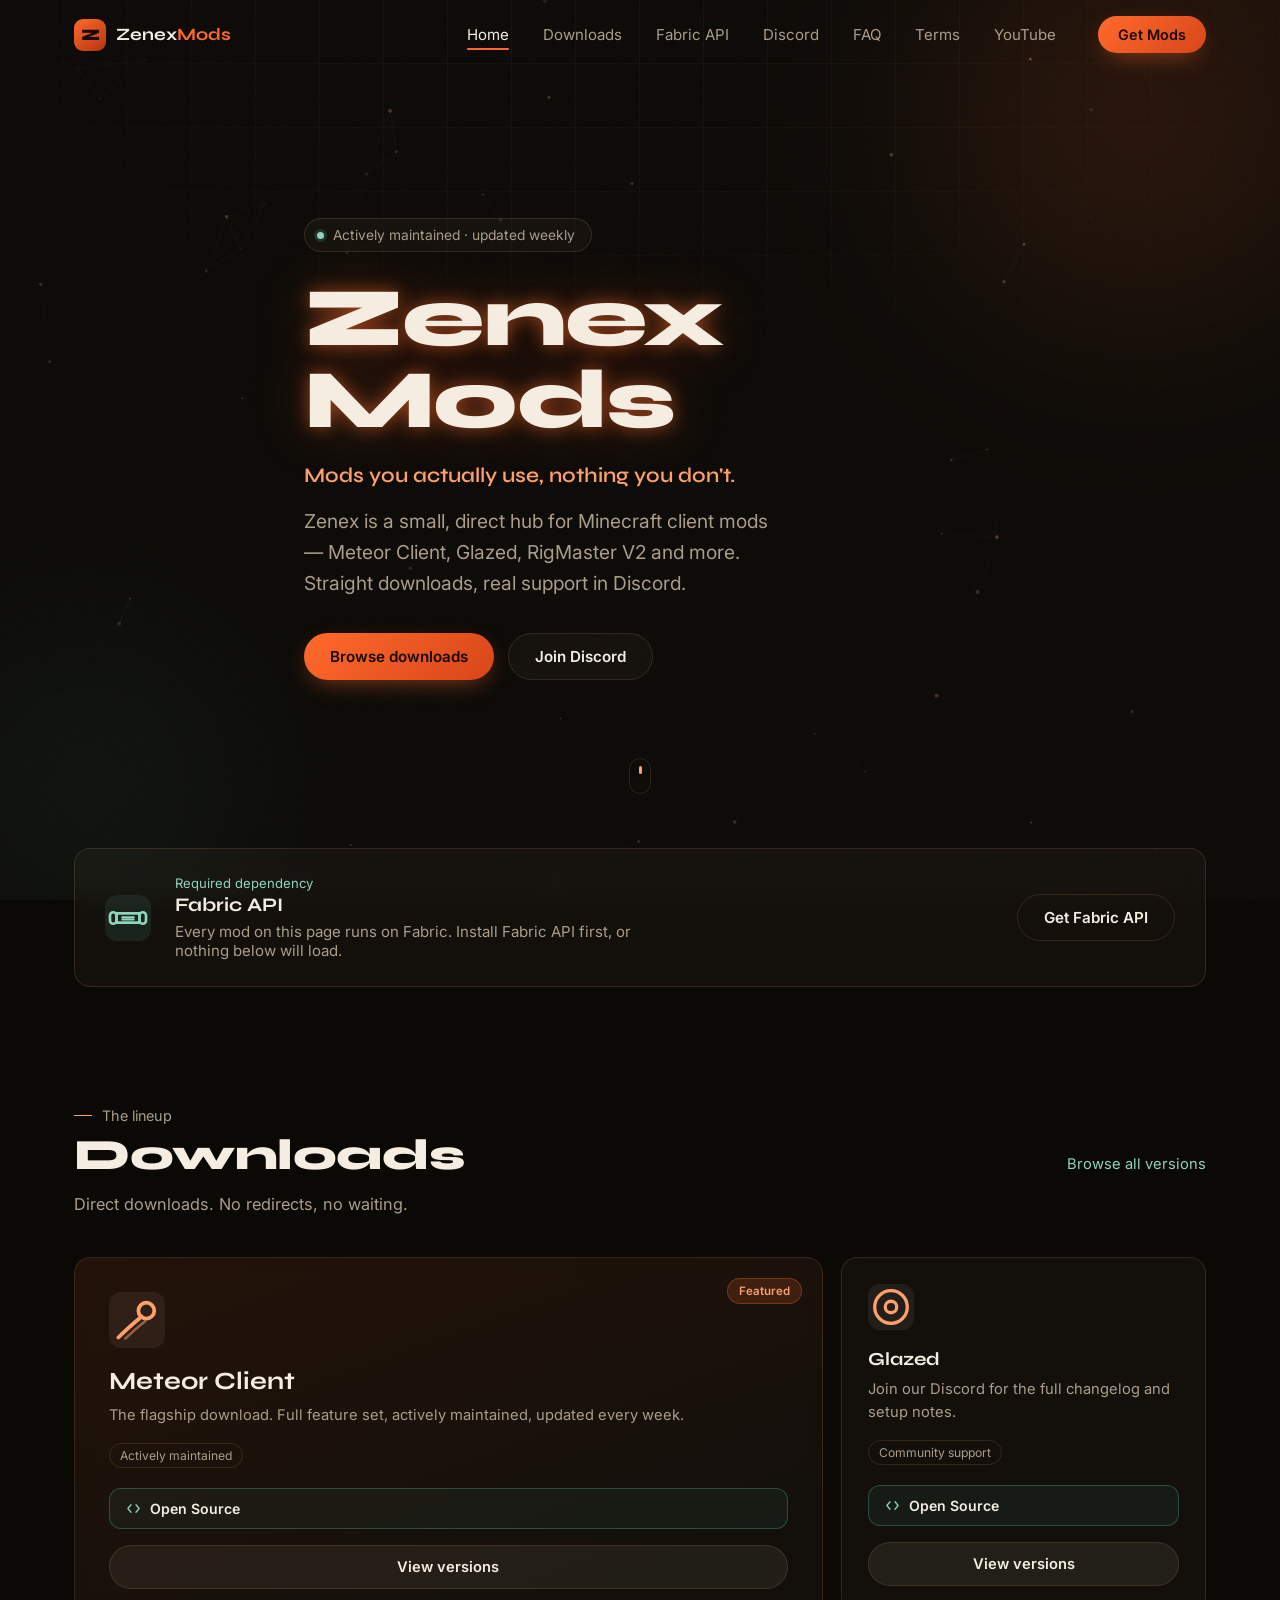
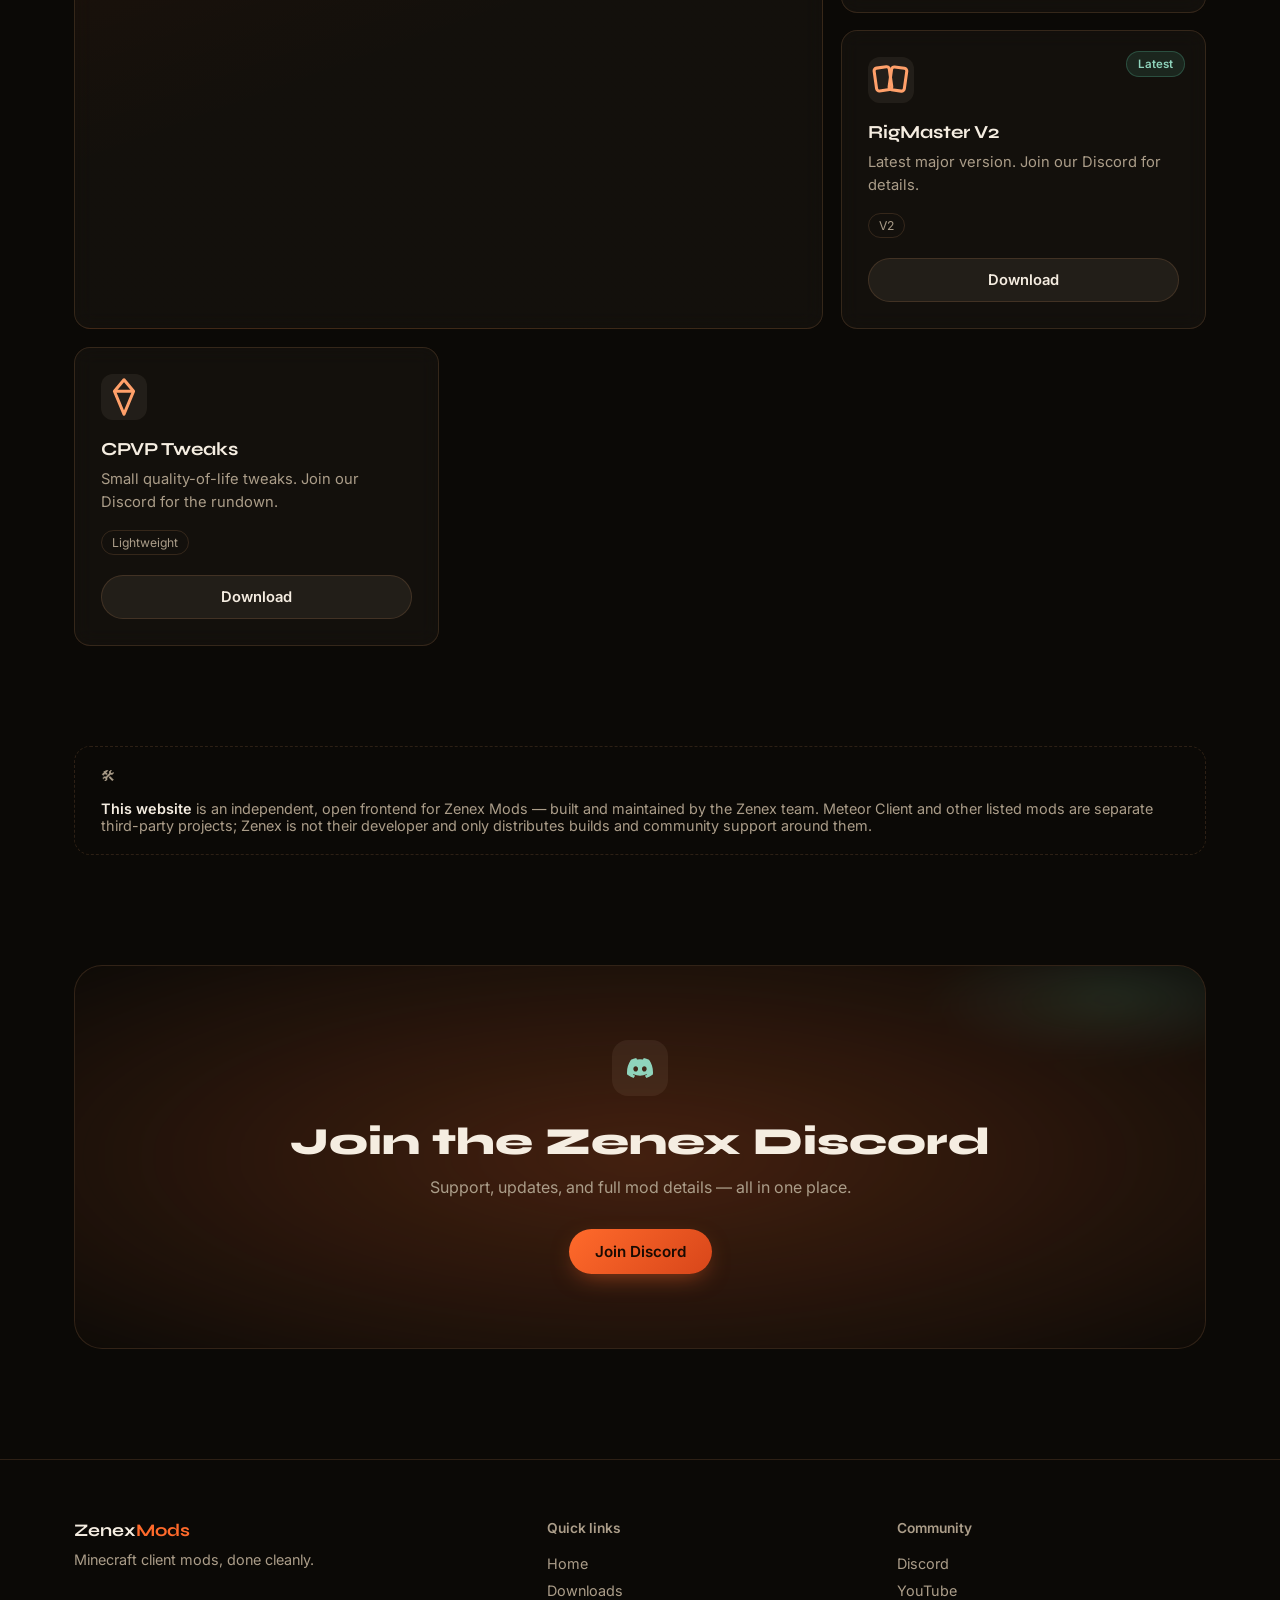
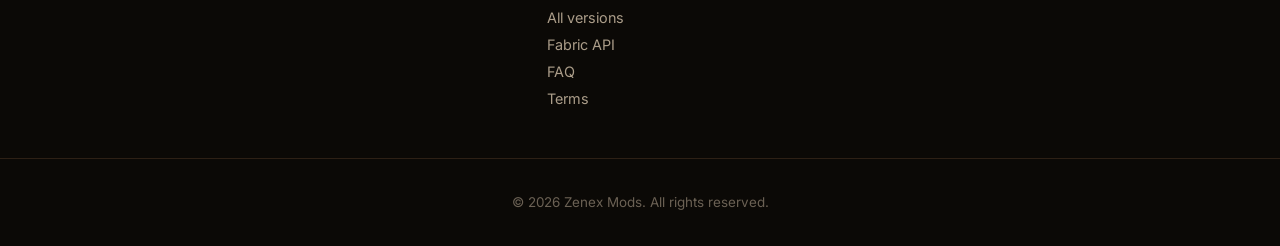
==== commit 790c1c96: "Add files via upload" ====
--- a/index.html
+++ b/index.html
@@ -106,8 +106,10 @@
       <div class="fabric-card tilt reveal">
         <div class="fabric-icon" aria-hidden="true">
           <svg viewBox="0 0 24 24" fill="none" xmlns="http://www.w3.org/2000/svg">
-            <path d="M4 8h16M4 12h16M4 16h16" stroke="currentColor" stroke-width="1.4" stroke-linecap="round"/>
-            <path d="M8 5v14M12 5v14M16 5v14" stroke="currentColor" stroke-width="1.4" stroke-linecap="round"/>
+            <rect x="2.6" y="9" width="3.4" height="6" rx="1.7" stroke="currentColor" stroke-width="1.4"/>
+            <rect x="18" y="9" width="3.4" height="6" rx="1.7" stroke="currentColor" stroke-width="1.4"/>
+            <path d="M6 9.6h12v4.8H6Z" stroke="currentColor" stroke-width="1.4" stroke-linejoin="round"/>
+            <path d="M9 11.6h6M9 12.8h6" stroke="currentColor" stroke-width="1.1" stroke-linecap="round"/>
           </svg>
         </div>
         <div class="fabric-copy">
@@ -142,13 +144,18 @@
           <span class="mod-badge mod-badge-featured">Featured</span>
           <div class="mod-icon" aria-hidden="true">
             <svg viewBox="0 0 24 24" fill="none" xmlns="http://www.w3.org/2000/svg">
-              <circle cx="15.5" cy="8.5" r="3.3" stroke="currentColor" stroke-width="1.6"/>
-              <path d="M13 10.8 4 20M10.5 9 3 12.3M14.8 12.5 8.5 18.5" stroke="currentColor" stroke-width="1.3" stroke-linecap="round"/>
+              <circle cx="16" cy="8" r="3.4" stroke="currentColor" stroke-width="1.6"/>
+              <path d="M14 10.5C11 13 7 16.5 4 19.5" stroke="currentColor" stroke-width="1.6" stroke-linecap="round"/>
+              <path d="M15.5 12.5C13 14.5 9.5 17.5 7 20" stroke="currentColor" stroke-width="1.1" stroke-linecap="round" opacity="0.5"/>
             </svg>
           </div>
           <h3 class="mod-name">Meteor Client</h3>
           <p class="mod-desc">The flagship download. Full feature set, actively maintained, updated every week.</p>
           <div class="mod-meta"><span class="mc-tag">Actively maintained</span></div>
+          <div class="badge-opensource">
+            <svg viewBox="0 0 24 24" fill="none" xmlns="http://www.w3.org/2000/svg"><path d="M8 6 3 12l5 6M16 6l5 6-5 6" stroke="currentColor" stroke-width="2" stroke-linecap="round" stroke-linejoin="round"/></svg>
+            <span>Open Source</span>
+          </div>
           <a class="mod-download mod-download-link" href="meteor-client.html">
             <span class="btn-label">View versions</span>
           </a>
@@ -166,6 +173,10 @@
           <h3 class="mod-name">Glazed</h3>
           <p class="mod-desc">Join our Discord for the full changelog and setup notes.</p>
           <div class="mod-meta"><span class="mc-tag">Community support</span></div>
+          <div class="badge-opensource">
+            <svg viewBox="0 0 24 24" fill="none" xmlns="http://www.w3.org/2000/svg"><path d="M8 6 3 12l5 6M16 6l5 6-5 6" stroke="currentColor" stroke-width="2" stroke-linecap="round" stroke-linejoin="round"/></svg>
+            <span>Open Source</span>
+          </div>
           <a class="mod-download mod-download-link" href="glazed.html">
             <span class="btn-label">View versions</span>
           </a>
--- a/style.css
+++ b/style.css
@@ -569,6 +569,19 @@
   padding: 4px 10px; border-radius: 999px;
 }
 
+.badge-opensource {
+  display: flex; align-items: center; gap: 9px;
+  width: 100%;
+  margin-bottom: 16px;
+  padding: 11px 16px;
+  border-radius: 12px;
+  border: 1px solid rgba(var(--verdigris-rgb), 0.35);
+  background: rgba(var(--verdigris-rgb), 0.07);
+  color: var(--white);
+  font-size: 0.88rem; font-weight: 600;
+}
+.badge-opensource svg { color: var(--verdigris-soft); width: 15px; height: 15px; flex-shrink: 0; }
+
 .mod-download {
   position: relative;
   width: 100%;
@@ -581,17 +594,12 @@
   overflow: hidden;
   transition: border-color 0.3s, background 0.3s, transform 0.3s var(--ease-spring);
 }
-.mod-card-featured .mod-download {
-  background: linear-gradient(135deg, var(--ember), #d8461a);
-  color: #180a02; border-color: transparent;
-}
 .mod-download:hover { transform: translateY(-2px); border-color: var(--surface-border-hover); }
 .mod-download:active { transform: scale(0.97); }
 
 .btn-success { display: none; }
 .mod-download.downloaded .btn-label { display: none; }
 .mod-download.downloaded .btn-success { display: inline; color: var(--verdigris-soft); }
-.mod-card-featured .mod-download.downloaded .btn-success { color: #133326; }
 
 .mod-download.pulse { animation: downloadPulse 0.5s var(--ease-spring); }
 @keyframes downloadPulse { 0% { transform: scale(1); } 40% { transform: scale(0.95); } 100% { transform: scale(1); } }
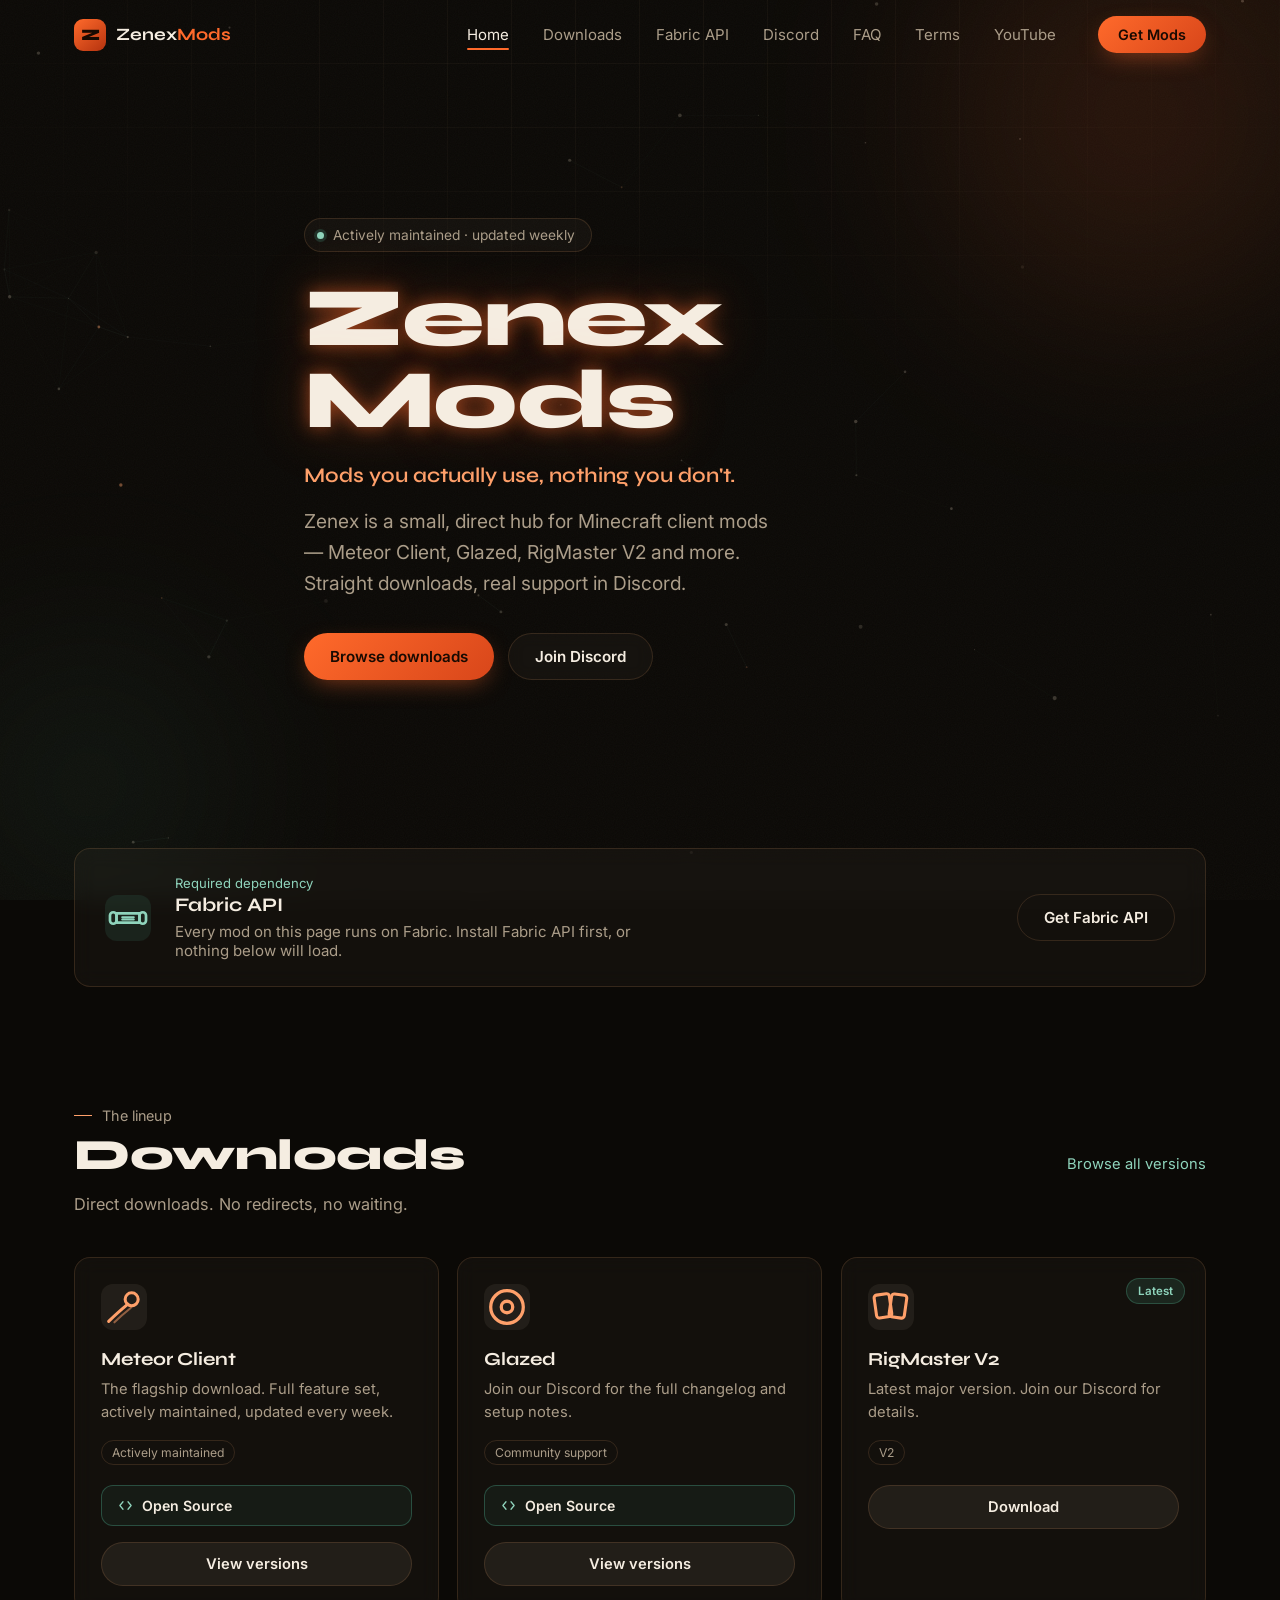
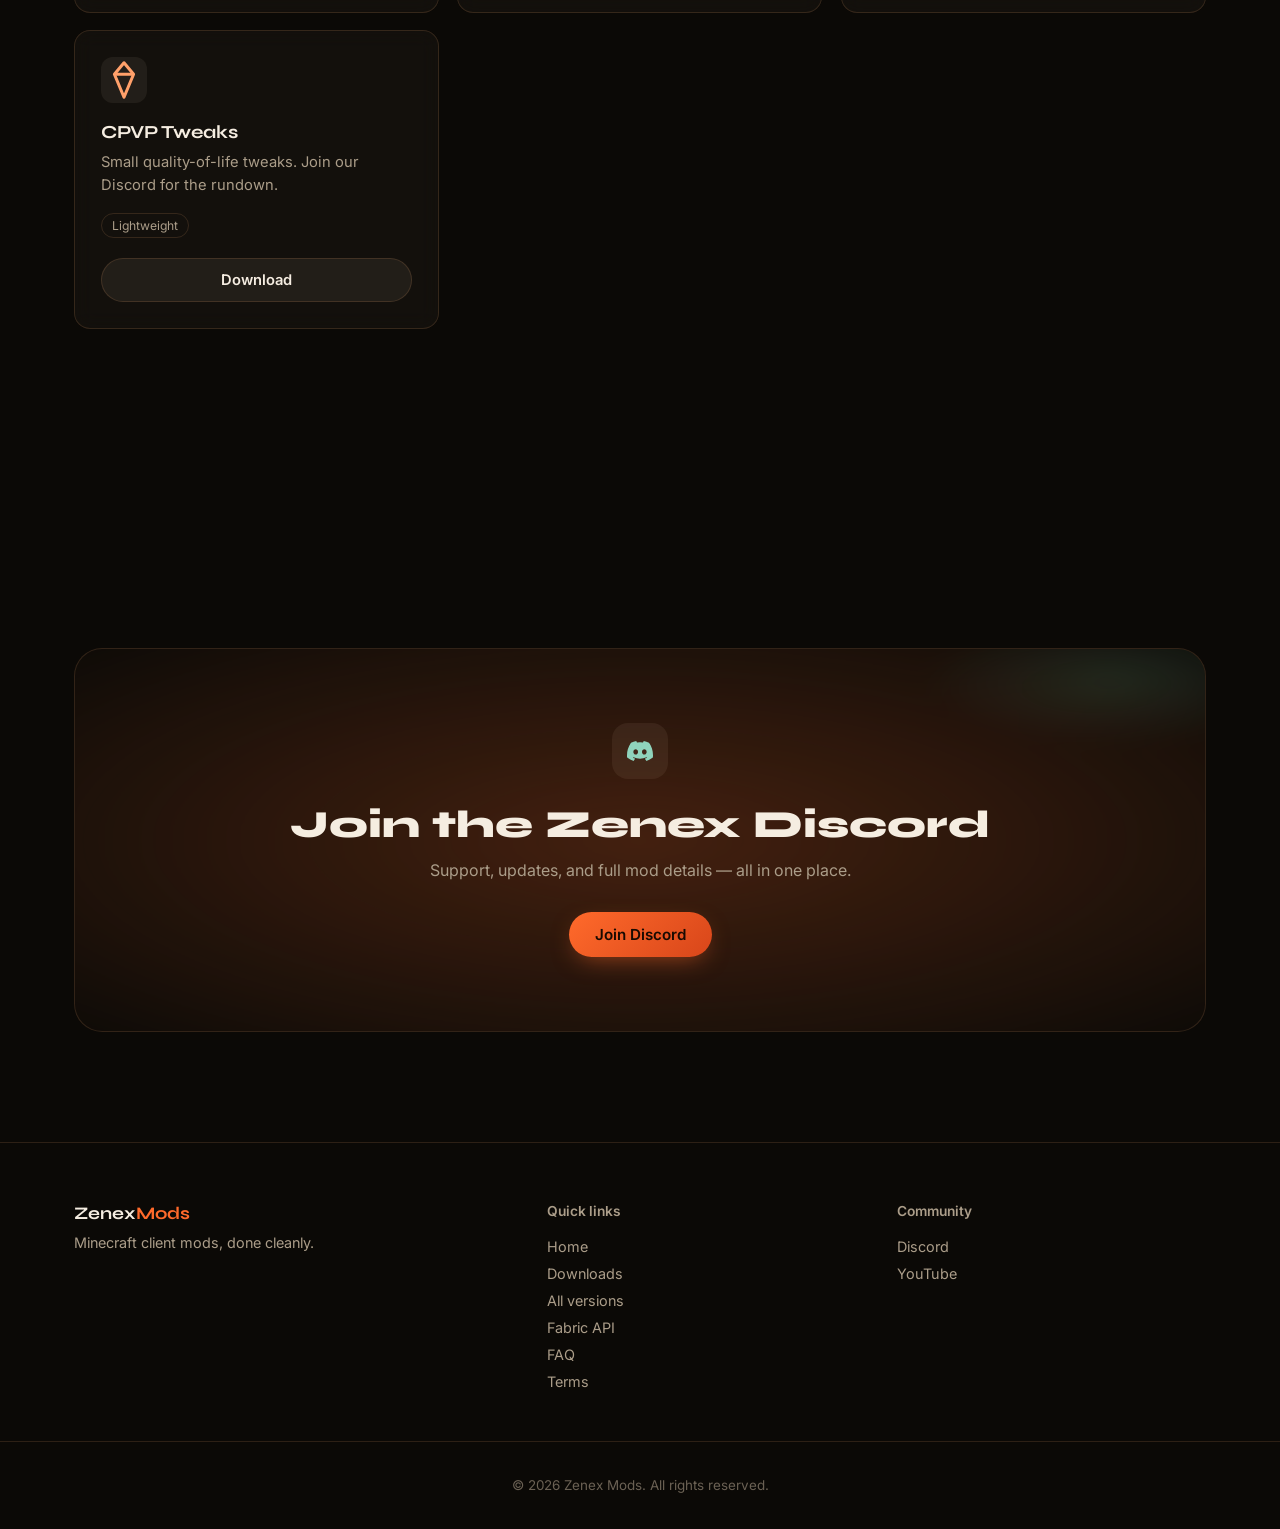
==== commit 727e898f: "Add files via upload" ====
--- a/index.html
+++ b/index.html
@@ -97,7 +97,6 @@
         <a href="#discord" class="btn btn-ghost">Join Discord</a>
       </div>
     </div>
-    <div class="scroll-cue" aria-hidden="true"><span></span></div>
   </section>
 
   <!-- Fabric API -->
@@ -139,9 +138,8 @@
 
       <div class="card-grid">
 
-        <!-- Meteor Client (Featured) -->
-        <article class="mod-card mod-card-featured tilt reveal">
-          <span class="mod-badge mod-badge-featured">Featured</span>
+        <!-- Meteor Client -->
+        <article class="mod-card tilt reveal">
           <div class="mod-icon" aria-hidden="true">
             <svg viewBox="0 0 24 24" fill="none" xmlns="http://www.w3.org/2000/svg">
               <circle cx="16" cy="8" r="3.4" stroke="currentColor" stroke-width="1.6"/>
--- a/style.css
+++ b/style.css
@@ -439,19 +439,6 @@
 
 .hero-actions { display: flex; gap: 14px; flex-wrap: wrap; }
 
-.scroll-cue {
-  position: absolute; bottom: 34px; left: 50%; transform: translateX(-50%);
-  width: 22px; height: 36px; border-radius: 12px;
-  border: 1px solid var(--surface-border);
-}
-.scroll-cue span {
-  position: absolute; top: 7px; left: 50%; margin-left: -1.5px;
-  width: 3px; height: 8px; border-radius: 2px;
-  background: var(--ember-soft);
-  animation: scrollCue 1.8s ease-in-out infinite;
-}
-@keyframes scrollCue { 0% { opacity: 1; top: 7px; } 70% { opacity: 0; top: 18px; } 100% { opacity: 0; top: 7px; } }
-
 /* ---------- Reveal-on-scroll ---------- */
 .reveal { opacity: 0; transform: translateY(18px); transition: opacity 0.7s var(--ease-out), transform 0.7s var(--ease-out); }
 .reveal.in-view { opacity: 1; transform: translateY(0); }
@@ -534,19 +521,11 @@
 }
 .mod-card:hover { border-color: var(--surface-border-hover); background: var(--surface-2); }
 
-.mod-card-featured {
-  grid-column: span 2;
-  grid-row: span 2;
-  padding: 34px;
-  background: linear-gradient(160deg, rgba(var(--ember-rgb), 0.10), var(--surface) 55%);
-}
-
 .mod-badge {
   position: absolute; top: 20px; right: 20px;
   font-size: 0.72rem; font-weight: 600;
   padding: 5px 11px; border-radius: 999px;
 }
-.mod-badge-featured { background: rgba(var(--ember-rgb), 0.16); color: var(--ember-soft); border: 1px solid rgba(var(--ember-rgb), 0.3); }
 .mod-badge-latest { background: rgba(var(--verdigris-rgb), 0.14); color: var(--verdigris-soft); border: 1px solid rgba(var(--verdigris-rgb), 0.3); }
 
 .mod-icon {
@@ -556,10 +535,8 @@
   color: var(--ember-soft);
   margin-bottom: 18px;
 }
-.mod-card-featured .mod-icon { width: 56px; height: 56px; }
 
 .mod-name { font-family: var(--font-display); font-weight: 700; font-size: 1.15rem; margin: 0 0 8px; }
-.mod-card-featured .mod-name { font-size: 1.55rem; }
 .mod-desc { margin: 0 0 16px; color: var(--muted); font-size: 0.92rem; line-height: 1.55; }
 .mod-meta { margin-bottom: 20px; }
 .mc-tag {
@@ -618,11 +595,9 @@
 
 @media (max-width: 900px) {
   .card-grid { grid-template-columns: repeat(2, 1fr); }
-  .mod-card-featured { grid-column: span 2; grid-row: span 1; }
 }
 @media (max-width: 620px) {
   .card-grid { grid-template-columns: 1fr; }
-  .mod-card-featured { grid-column: span 1; }
 }
 
 /* ---------- Open source strip ---------- */
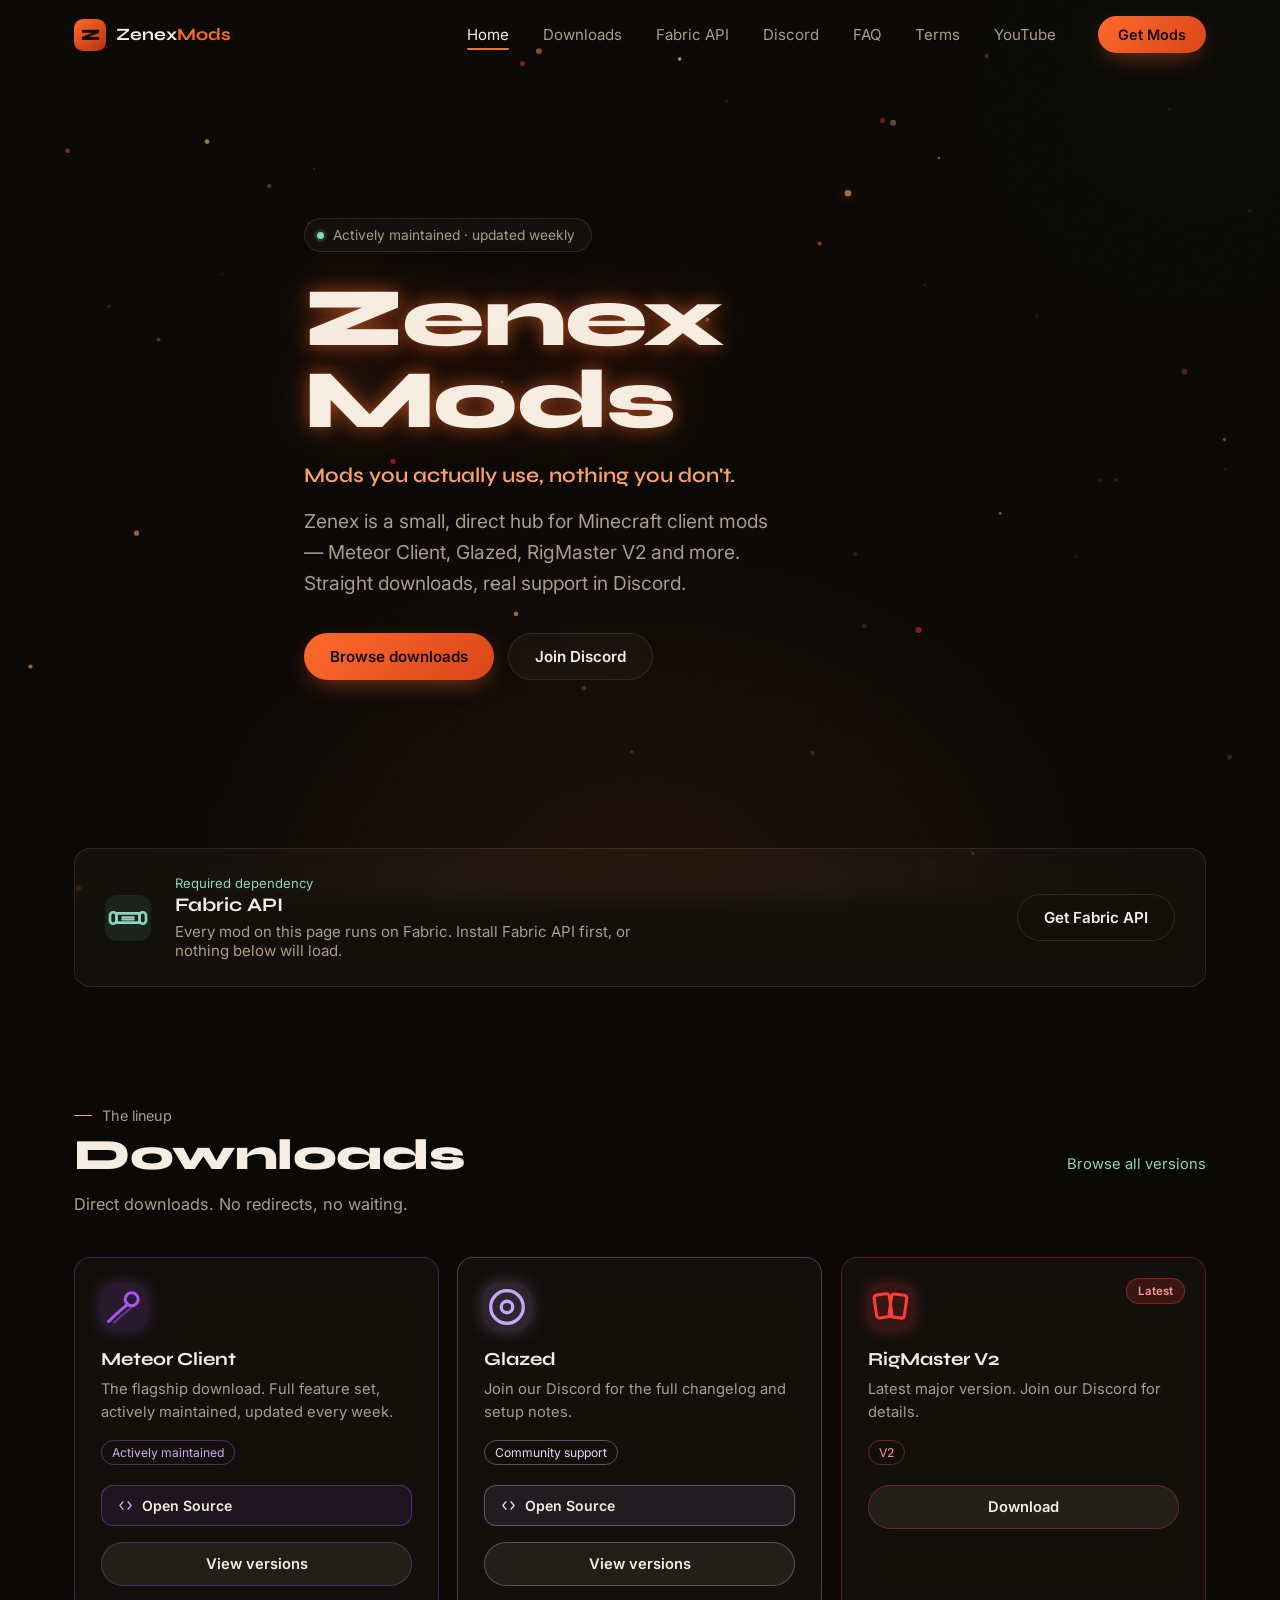
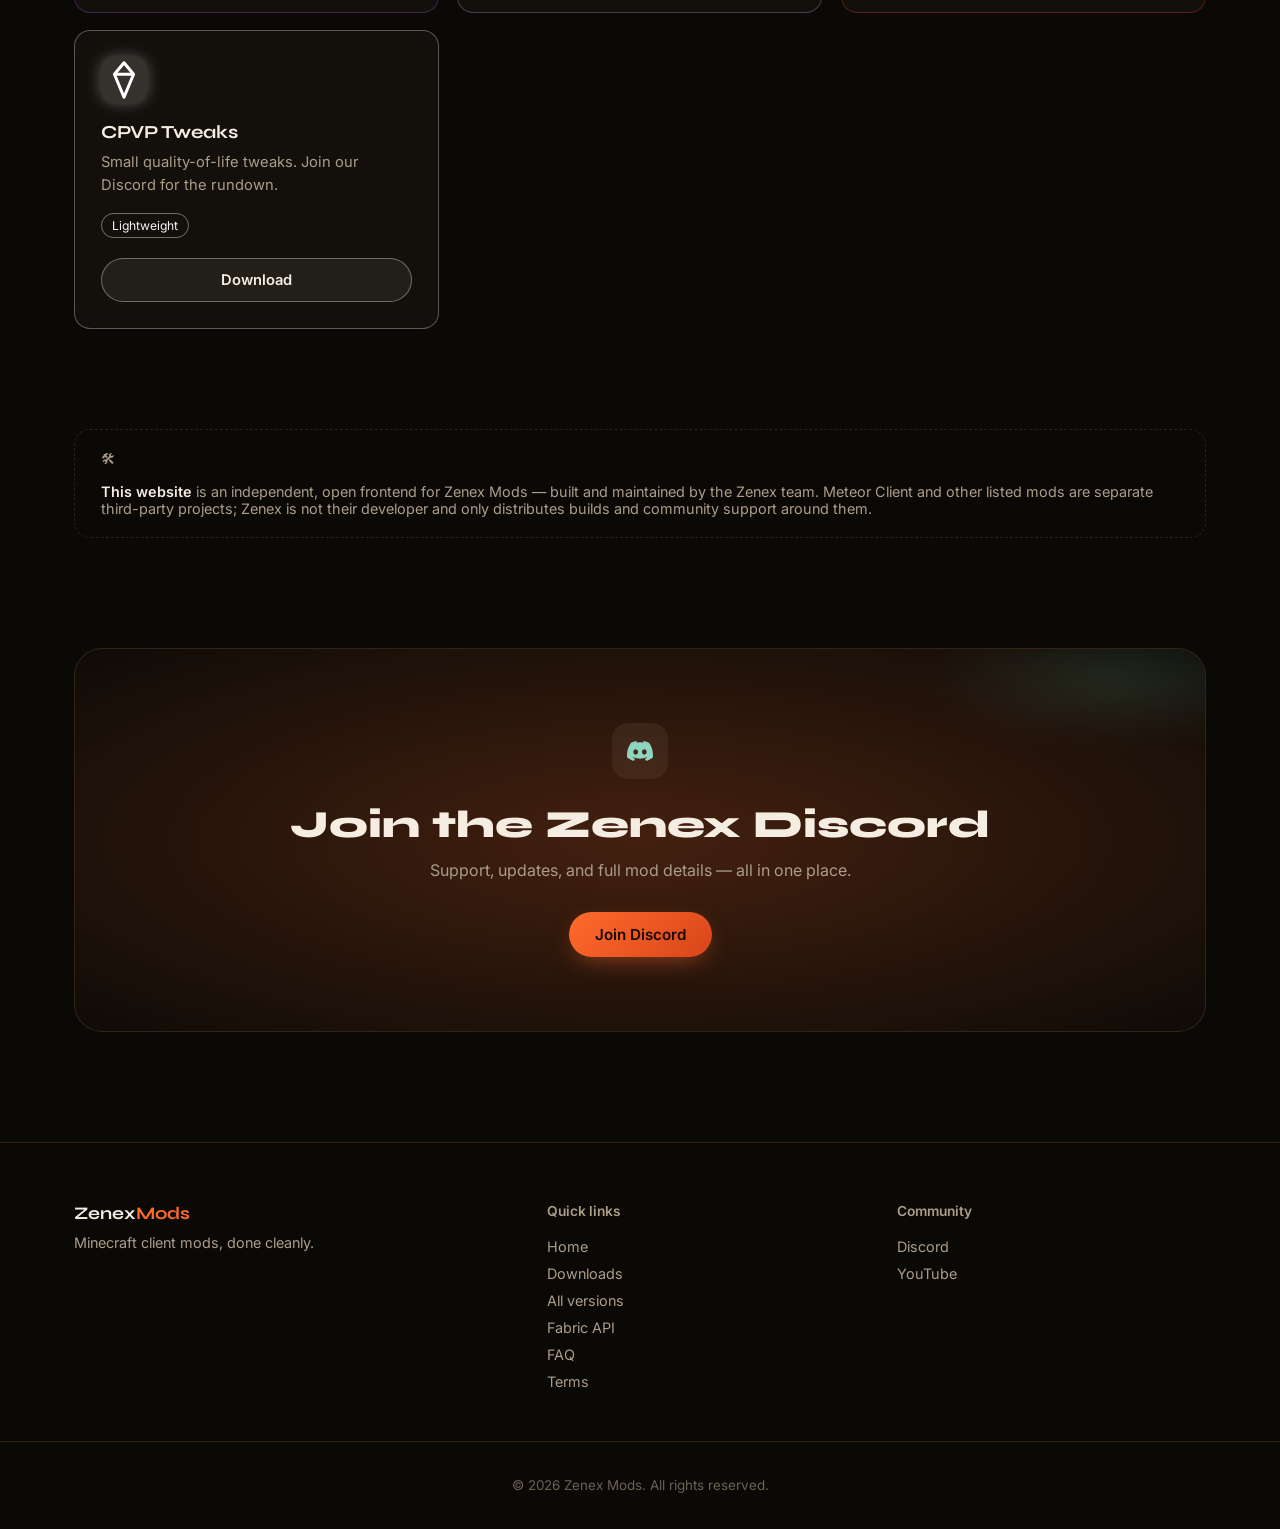
==== commit e99ec97c: "Add files via upload" ====
--- a/index.html
+++ b/index.html
@@ -47,11 +47,9 @@
 <!-- Animated background -->
 <div class="bg-field" aria-hidden="true">
   <canvas id="field-canvas"></canvas>
-  <div class="bg-grid"></div>
   <div class="bg-noise"></div>
   <div class="glow-blob glow-ember" id="blob-1"></div>
   <div class="glow-blob glow-verdigris" id="blob-2"></div>
-  <div class="glow-blob glow-ember glow-blob-sm" id="blob-3"></div>
 </div>
 
 <!-- Navbar -->
@@ -139,7 +137,7 @@
       <div class="card-grid">
 
         <!-- Meteor Client -->
-        <article class="mod-card tilt reveal">
+        <article class="mod-card tilt reveal accent-meteor">
           <div class="mod-icon" aria-hidden="true">
             <svg viewBox="0 0 24 24" fill="none" xmlns="http://www.w3.org/2000/svg">
               <circle cx="16" cy="8" r="3.4" stroke="currentColor" stroke-width="1.6"/>
@@ -161,7 +159,7 @@
         </article>
 
         <!-- Glazed -->
-        <article class="mod-card tilt reveal">
+        <article class="mod-card tilt reveal accent-glazed">
           <div class="mod-icon" aria-hidden="true">
             <svg viewBox="0 0 24 24" fill="none" xmlns="http://www.w3.org/2000/svg">
               <circle cx="12" cy="12" r="8.5" stroke="currentColor" stroke-width="1.7"/>
@@ -182,7 +180,7 @@
         </article>
 
         <!-- RigMaster V2 -->
-        <article class="mod-card tilt reveal">
+        <article class="mod-card tilt reveal accent-rigmaster">
           <span class="mod-badge mod-badge-latest">Latest</span>
           <div class="mod-icon" aria-hidden="true">
             <svg viewBox="0 0 24 24" fill="none" xmlns="http://www.w3.org/2000/svg">
@@ -202,7 +200,7 @@
         </article>
 
         <!-- CPVP Tweaks -->
-        <article class="mod-card tilt reveal">
+        <article class="mod-card tilt reveal accent-cpvp">
           <div class="mod-icon" aria-hidden="true">
             <svg viewBox="0 0 24 24" fill="none" xmlns="http://www.w3.org/2000/svg">
               <path d="M12 3L17 9L12 21L7 9L12 3Z" stroke="currentColor" stroke-width="1.6" stroke-linejoin="round"/>
--- a/style.css
+++ b/style.css
@@ -26,6 +26,23 @@
 
   /* Rare third note: pale starlight, for the one or two brightest accents */
   --star: #ffd27a;
+
+  /* Per-mod accent colours */
+  --meteor: #a855f7;
+  --meteor-soft: #cda6fb;
+  --meteor-rgb: 168, 85, 247;
+
+  --rigmaster: #ff3b3b;
+  --rigmaster-soft: #ff9494;
+  --rigmaster-rgb: 255, 59, 59;
+
+  --cpvp: #ffffff;
+  --cpvp-soft: #f3f3f3;
+  --cpvp-rgb: 255, 255, 255;
+
+  --glazed: #c9a6fb;
+  --glazed-soft: #e6d7ff;
+  --glazed-rgb: 201, 166, 251;
 
   --white: #f5ede1;
   --muted: #ab9d89;
@@ -271,22 +288,13 @@
   100% { transform: scale(6.5); opacity: 0; }
 }
 
-/* ---------- Animated background ---------- */
-.bg-field { position: fixed; inset: 0; z-index: -1; overflow: hidden; }
+/* ---------- Animated background (fire particle field) ---------- */
+.bg-field { position: fixed; inset: 0; z-index: -1; overflow: hidden; background: var(--bg); }
 #field-canvas { position: absolute; inset: 0; width: 100%; height: 100%; }
-
-.bg-grid {
-  position: absolute; inset: -1px;
-  background-image:
-    linear-gradient(rgba(255, 200, 150, 0.035) 1px, transparent 1px),
-    linear-gradient(90deg, rgba(255, 200, 150, 0.035) 1px, transparent 1px);
-  background-size: 64px 64px;
-  mask-image: radial-gradient(ellipse 80% 60% at 50% 0%, #000 20%, transparent 75%);
-}
 
 .bg-noise {
   position: absolute; inset: 0;
-  opacity: 0.035;
+  opacity: 0.03;
   mix-blend-mode: overlay;
   background-image: url("data:image/svg+xml;utf8,<svg xmlns='http://www.w3.org/2000/svg' width='120' height='120'><filter id='n'><feTurbulence type='fractalNoise' baseFrequency='0.9' numOctaves='2' stitchTiles='stitch'/></filter><rect width='100%25' height='100%25' filter='url(%23n)'/></svg>");
 }
@@ -294,12 +302,16 @@
 .glow-blob {
   position: absolute;
   border-radius: 50%;
-  filter: blur(90px);
-  opacity: 0.5;
-}
-.glow-ember { width: 46vw; height: 46vw; background: radial-gradient(circle, rgba(var(--ember-rgb), 0.35), transparent 70%); top: -14vw; right: -12vw; }
-.glow-verdigris { width: 34vw; height: 34vw; background: radial-gradient(circle, rgba(var(--verdigris-rgb), 0.22), transparent 70%); bottom: -8vw; left: -10vw; }
-.glow-blob-sm { width: 18vw; height: 18vw; opacity: 0.3; }
+  filter: blur(110px);
+  opacity: 0.4;
+}
+.glow-ember {
+  width: 70vw; height: 46vw;
+  background: radial-gradient(ellipse, rgba(var(--ember-rgb), 0.32), transparent 70%);
+  bottom: -22vw; left: 50%; transform: translateX(-50%);
+}
+.glow-verdigris { width: 34vw; height: 34vw; background: radial-gradient(circle, rgba(var(--verdigris-rgb), 0.16), transparent 70%); top: -10vw; right: -10vw; opacity: 0.28; }
+.glow-blob-sm { width: 18vw; height: 18vw; opacity: 0.22; }
 
 /* ---------- Navbar ---------- */
 .navbar {
@@ -451,10 +463,21 @@
 /* ---------- Card base (glass surface) ---------- */
 .card-spotlight {
   position: absolute; inset: 0; border-radius: inherit; pointer-events: none;
-  background: radial-gradient(320px circle at var(--mx, 50%) var(--my, 50%), rgba(var(--ember-rgb), 0.10), transparent 60%);
+  background: radial-gradient(320px circle at var(--mx, 50%) var(--my, 50%), rgba(var(--accent-rgb, var(--ember-rgb)), 0.12), transparent 60%);
   opacity: 0; transition: opacity 0.4s;
 }
 .tilt:hover .card-spotlight { opacity: 1; }
+
+@keyframes cardBreathe {
+  0%, 100% { box-shadow: 0 0 0 rgba(var(--accent-rgb, var(--ember-rgb)), 0); }
+  50% { box-shadow: 0 0 26px -6px rgba(var(--accent-rgb, var(--ember-rgb)), 0.22); }
+}
+.mod-card, .vb-card, .fabric-card, .discord-card, .release-card {
+  animation: cardBreathe 5.5s ease-in-out infinite;
+}
+.mod-card:nth-child(2), .release-card:nth-child(2) { animation-delay: 0.9s; }
+.mod-card:nth-child(3), .release-card:nth-child(3) { animation-delay: 1.8s; }
+.mod-card:nth-child(4), .release-card:nth-child(4) { animation-delay: 2.7s; }
 
 /* ---------- Fabric API section ---------- */
 .fabric-section { padding: 20px 0 90px; }
@@ -600,6 +623,104 @@
   .card-grid { grid-template-columns: 1fr; }
 }
 
+/* =========================================================
+   Per-mod accent colours
+   Meteor Client → purple · RigMaster → red · CPVP → white · Glazed → soft purple
+   ========================================================= */
+.accent-meteor    { --accent: var(--meteor);    --accent-soft: var(--meteor-soft);    --accent-rgb: var(--meteor-rgb); }
+.accent-rigmaster { --accent: var(--rigmaster); --accent-soft: var(--rigmaster-soft); --accent-rgb: var(--rigmaster-rgb); }
+.accent-cpvp      { --accent: var(--cpvp);      --accent-soft: var(--cpvp-soft);      --accent-rgb: var(--cpvp-rgb); }
+.accent-glazed    { --accent: var(--glazed);    --accent-soft: var(--glazed-soft);    --accent-rgb: var(--glazed-rgb); }
+
+.mod-card[class*="accent-"],
+.release-card[class*="accent-"] {
+  border-color: rgba(var(--accent-rgb), 0.3);
+}
+.mod-card[class*="accent-"]:hover,
+.release-card[class*="accent-"]:hover {
+  border-color: rgba(var(--accent-rgb), 0.6);
+  box-shadow: 0 0 44px -14px rgba(var(--accent-rgb), 0.45);
+}
+.mod-card[class*="accent-"] .mod-icon,
+.release-card[class*="accent-"] .release-icon {
+  background: rgba(var(--accent-rgb), 0.14);
+  color: var(--accent);
+  box-shadow: 0 0 18px -4px rgba(var(--accent-rgb), 0.5);
+}
+.mod-card[class*="accent-"] .mc-tag {
+  border-color: rgba(var(--accent-rgb), 0.4);
+  color: var(--accent-soft);
+}
+.mod-card[class*="accent-"] .mod-badge-latest,
+.mod-card[class*="accent-"] .mod-badge-featured {
+  background: rgba(var(--accent-rgb), 0.16);
+  color: var(--accent-soft);
+  border-color: rgba(var(--accent-rgb), 0.4);
+}
+.mod-card[class*="accent-"] .mod-download,
+.release-card[class*="accent-"] .release-download {
+  border-color: rgba(var(--accent-rgb), 0.35);
+}
+.mod-card[class*="accent-"] .mod-download:hover,
+.release-card[class*="accent-"] .release-download:hover {
+  border-color: var(--accent);
+  box-shadow: 0 10px 28px -10px rgba(var(--accent-rgb), 0.55);
+}
+.mod-card[class*="accent-"] .badge-opensource {
+  border-color: rgba(var(--accent-rgb), 0.4);
+  background: rgba(var(--accent-rgb), 0.08);
+}
+.mod-card[class*="accent-"] .badge-opensource svg { color: var(--accent-soft); }
+.release-card[class*="accent-"] .release-status {
+  color: var(--accent-soft);
+  border-color: rgba(var(--accent-rgb), 0.4);
+  background: rgba(var(--accent-rgb), 0.12);
+}
+
+/* Meteor Client's flagship card keeps its own gradient treatment,
+   now tinted purple instead of the default ember gradient */
+.mod-card-featured.accent-meteor .mod-download {
+  background: linear-gradient(135deg, var(--meteor) 0%, #6d28d9 100%);
+  color: #fff;
+  border-color: transparent;
+}
+.mod-card-featured.accent-meteor .mod-download:hover {
+  box-shadow: 0 10px 30px -8px rgba(var(--meteor-rgb), 0.6);
+}
+
+/* Version-browser pages (Meteor Client / Glazed) pick up the same accent
+   across icon, pills, warning banner, and download buttons */
+body[class*="accent-"] .vb-icon {
+  background: rgba(var(--accent-rgb), 0.14);
+  color: var(--accent);
+  box-shadow: 0 0 22px -4px rgba(var(--accent-rgb), 0.5);
+}
+body[class*="accent-"] .vb-card { border-color: rgba(var(--accent-rgb), 0.22); }
+body[class*="accent-"] .vb-card:hover {
+  border-color: rgba(var(--accent-rgb), 0.5);
+  box-shadow: 0 0 40px -14px rgba(var(--accent-rgb), 0.4);
+}
+body[class*="accent-"] .vb-pill-active {
+  color: var(--accent-soft);
+  border-color: rgba(var(--accent-rgb), 0.4);
+  background: rgba(var(--accent-rgb), 0.14);
+}
+body[class*="accent-"] .vb-card .mod-download:hover {
+  border-color: var(--accent);
+  box-shadow: 0 10px 28px -10px rgba(var(--accent-rgb), 0.5);
+}
+body[class*="accent-"] .warning-banner {
+  border-color: rgba(var(--accent-rgb), 0.4);
+  background: rgba(var(--accent-rgb), 0.09);
+}
+body[class*="accent-"] .warning-banner strong,
+body[class*="accent-"] .warning-banner .warn-icon,
+body[class*="accent-"] .warning-banner a {
+  color: var(--accent-soft);
+}
+body[class*="accent-"] .nav-links a.active::after { background: var(--accent); }
+body[class*="accent-"] .section-kicker::before { background: var(--accent-soft); }
+
 /* ---------- Open source strip ---------- */
 .oss-strip { padding: 0 0 90px; }
 .oss-card {
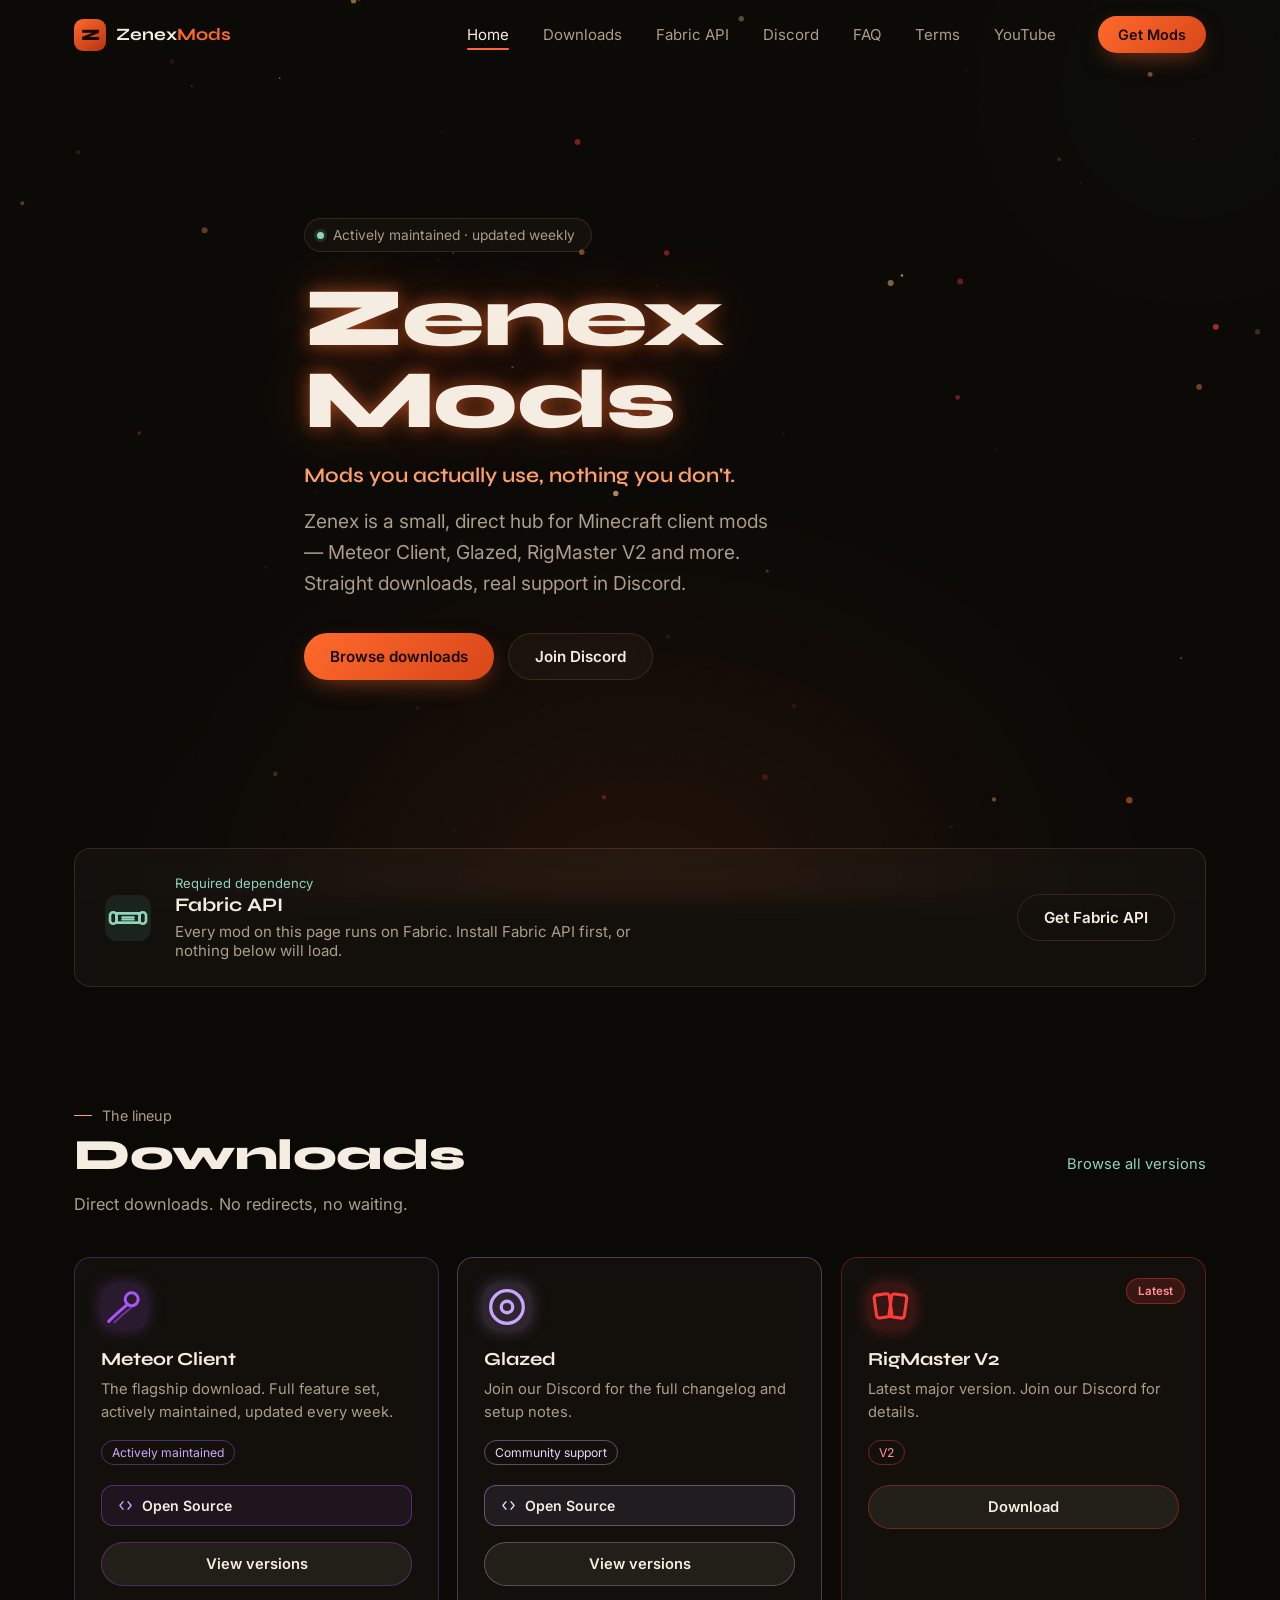
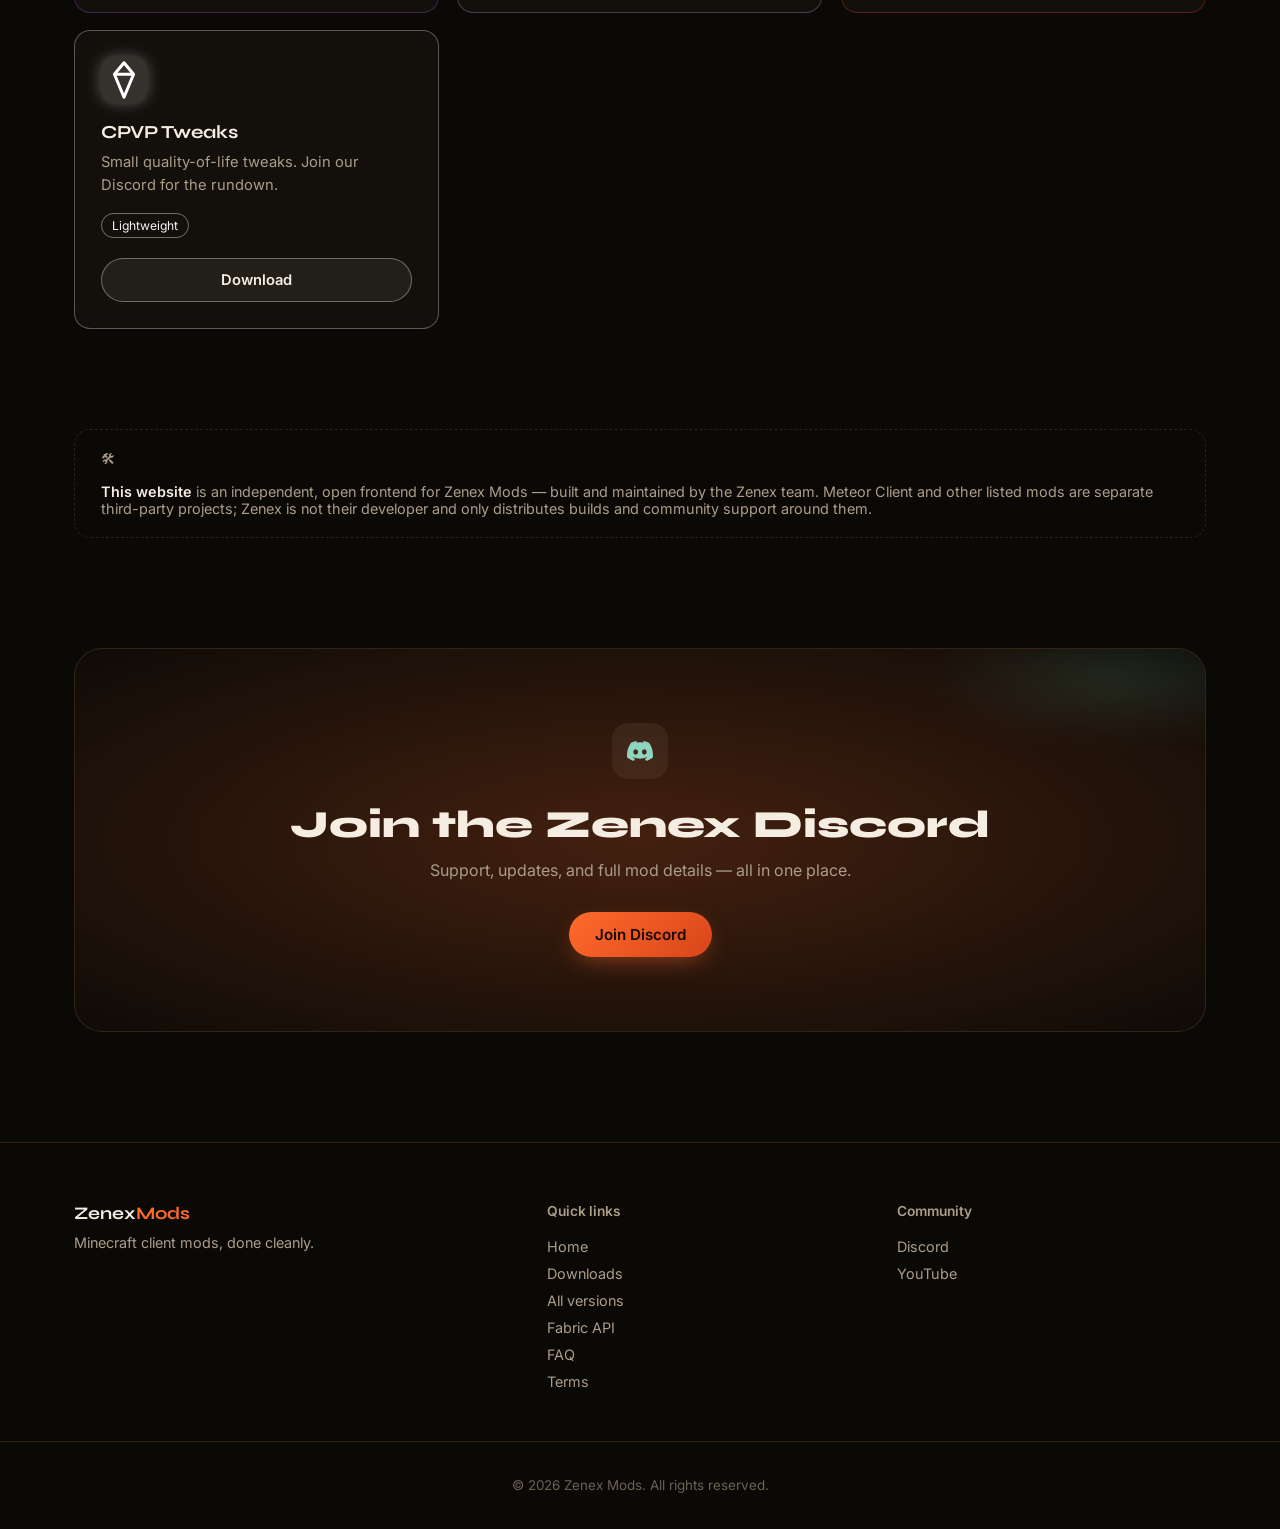
==== commit ee20610a: "Add files via upload" ====
--- a/index.html
+++ b/index.html
@@ -18,7 +18,7 @@
 <meta name="twitter:image" content="images/og-banner.png">
 
 <meta name="theme-color" content="#ff6a2b">
-<link rel="icon" type="image/png" href="images/favicon.png">
+<link rel="icon" type="image/png" href="favicon.png">
 <link rel="preconnect" href="https://fonts.googleapis.com">
 <link rel="preconnect" href="https://fonts.gstatic.com" crossorigin>
 <link href="https://fonts.googleapis.com/css2?family=Syne:wght@600;700;800&family=Inter:wght@400;500;600&display=swap" rel="stylesheet">
--- a/style.css
+++ b/style.css
@@ -1051,6 +1051,18 @@
 .terms-body ul { padding-left: 20px; margin: 0 0 12px; }
 .terms-updated { color: var(--muted-dim); font-size: 0.85rem; margin-top: -6px; }
 
+.terms-body p a {
+  color: var(--ember-soft);
+  text-decoration: underline;
+  text-decoration-color: rgba(var(--ember-rgb), 0.6);
+  text-underline-offset: 3px;
+  transition: color 0.25s, text-decoration-color 0.25s;
+}
+.terms-body p a:hover {
+  color: var(--ember);
+  text-decoration-color: var(--ember);
+}
+
 @media (max-width: 860px) {
   .terms-layout { grid-template-columns: 1fr; }
   .terms-nav { position: static; flex-direction: row; flex-wrap: wrap; top: auto; }
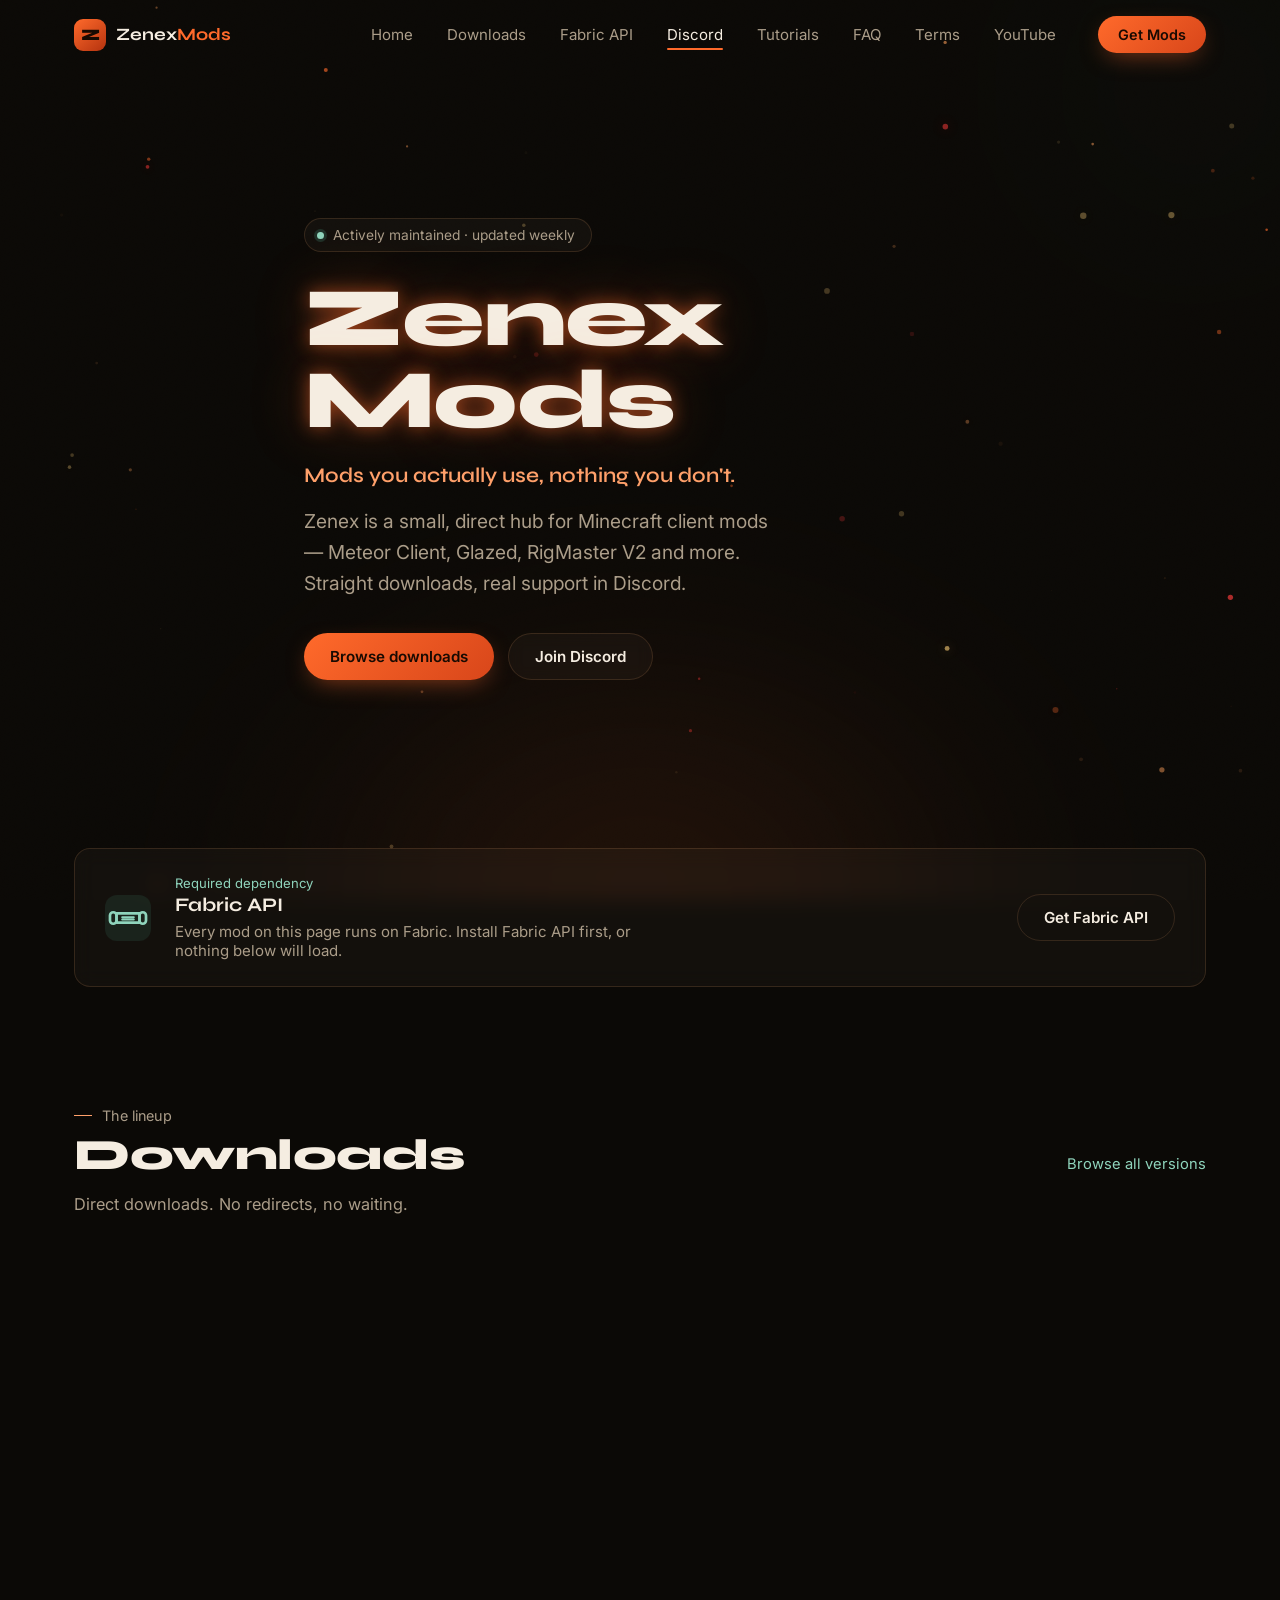
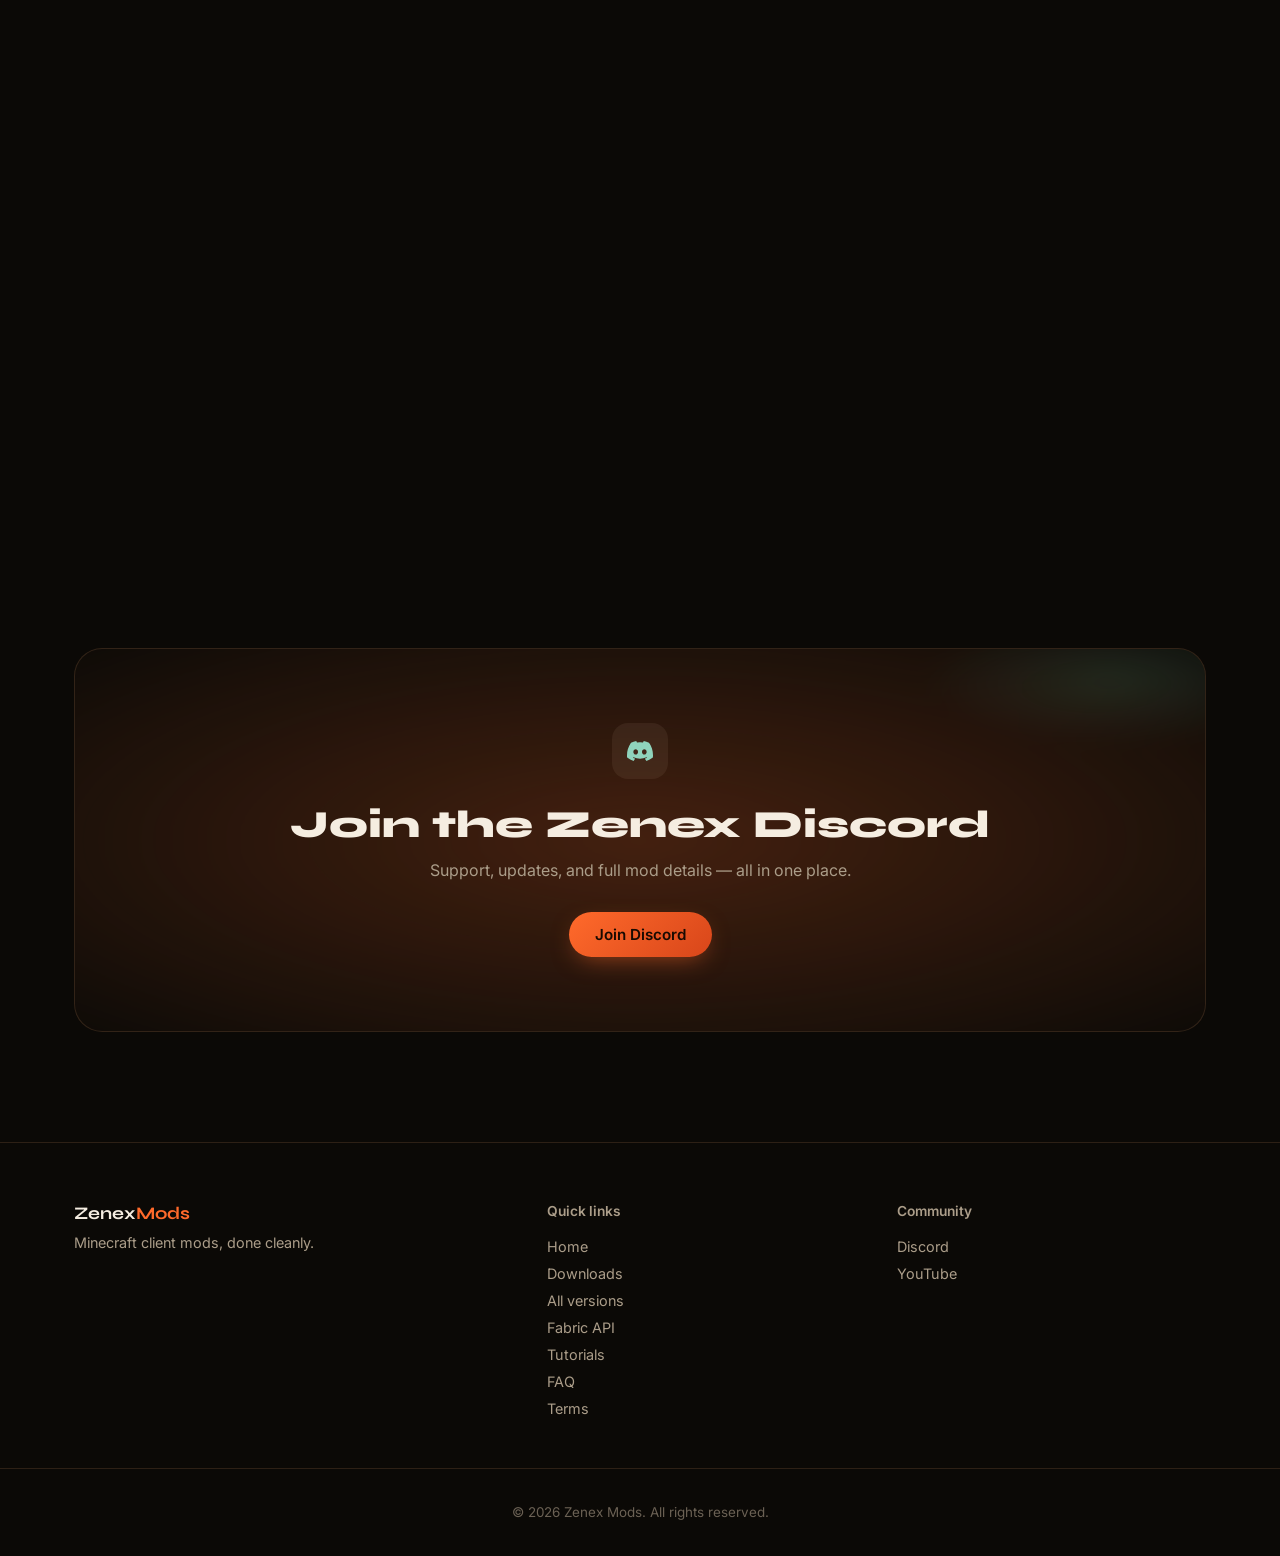
==== commit 231ccaae: "Add files via upload" ====
--- a/index.html
+++ b/index.html
@@ -65,6 +65,7 @@
       <a href="#downloads" data-nav="downloads">Downloads</a>
       <a href="#fabric" data-nav="fabric">Fabric API</a>
       <a href="#discord" data-nav="discord">Discord</a>
+      <a href="tutorials.html">Tutorials</a>
       <a href="faq.html">FAQ</a>
       <a href="terms.html">Terms</a>
       <a href="https://www.youtube.com/@ZenexDev" target="_blank" rel="noopener">YouTube</a>
@@ -268,6 +269,7 @@
       <a href="#downloads">Downloads</a>
       <a href="downloads.html">All versions</a>
       <a href="#fabric">Fabric API</a>
+      <a href="tutorials.html">Tutorials</a>
       <a href="faq.html">FAQ</a>
       <a href="terms.html">Terms</a>
     </div>
--- a/style.css
+++ b/style.css
@@ -1067,3 +1067,291 @@
   .terms-layout { grid-template-columns: 1fr; }
   .terms-nav { position: static; flex-direction: row; flex-wrap: wrap; top: auto; }
 }
+
+/* =========================================================
+   Tutorials page
+   ========================================================= */
+:root {
+  --modrinth: #00af5c;
+  --modrinth-soft: #6fe3a6;
+  --modrinth-rgb: 0, 175, 92;
+}
+
+/* ---------- Modrinth recommendation card ---------- */
+.modrinth-section { padding: 20px 0 30px; }
+.modrinth-card {
+  position: relative;
+  display: grid;
+  grid-template-columns: auto 1fr auto;
+  align-items: center;
+  gap: 26px;
+  padding: 30px 32px;
+  border-radius: var(--radius);
+  background: var(--surface);
+  border: 1px solid rgba(var(--modrinth-rgb), 0.3);
+  backdrop-filter: blur(10px);
+  overflow: hidden;
+}
+.modrinth-card::before {
+  content: '';
+  position: absolute; inset: -30%;
+  background: radial-gradient(closest-side at 12% 20%, rgba(var(--modrinth-rgb), 0.16), transparent 70%);
+  pointer-events: none;
+}
+.modrinth-icon-link { display: inline-flex; flex-shrink: 0; border-radius: 16px; }
+.modrinth-icon {
+  width: 60px; height: 60px; border-radius: 16px;
+  display: flex; align-items: center; justify-content: center;
+  background: rgba(var(--modrinth-rgb), 0.14);
+  color: var(--modrinth-soft);
+  box-shadow: 0 0 22px -6px rgba(var(--modrinth-rgb), 0.5);
+  transition: transform 0.35s var(--ease-spring), box-shadow 0.35s;
+}
+.modrinth-icon-link:hover .modrinth-icon {
+  transform: translateY(-3px) scale(1.05);
+  box-shadow: 0 0 32px -4px rgba(var(--modrinth-rgb), 0.75);
+}
+.modrinth-icon svg { width: 30px; height: 30px; }
+
+.modrinth-copy { position: relative; }
+.modrinth-badge {
+  display: inline-flex; align-items: center; gap: 6px;
+  font-size: 0.76rem; font-weight: 600;
+  color: var(--modrinth-soft);
+  background: rgba(var(--modrinth-rgb), 0.12);
+  border: 1px solid rgba(var(--modrinth-rgb), 0.35);
+  padding: 4px 12px; border-radius: 999px;
+  margin-bottom: 10px;
+}
+.modrinth-title { margin: 0 0 8px; font-family: var(--font-display); font-size: 1.3rem; font-weight: 700; }
+.modrinth-desc { margin: 0; color: var(--muted); font-size: 0.96rem; max-width: 540px; line-height: 1.65; }
+
+.btn-modrinth {
+  background: linear-gradient(135deg, var(--modrinth) 0%, #036a3c 100%);
+  color: #04150c;
+  box-shadow: 0 8px 24px -8px rgba(var(--modrinth-rgb), 0.55);
+  white-space: nowrap;
+}
+.btn-modrinth:hover {
+  box-shadow: 0 10px 30px -6px rgba(var(--modrinth-rgb), 0.7);
+  transform: translateY(-2px);
+}
+
+@media (max-width: 760px) {
+  .modrinth-card { grid-template-columns: 1fr; text-align: left; }
+  .btn-modrinth { width: fit-content; }
+}
+
+/* ---------- Step-by-step install guide ---------- */
+.install-steps { padding: 30px 0 20px; }
+.steps-rail { max-width: 680px; margin-top: 36px; }
+
+.step-item {
+  position: relative;
+  display: grid;
+  grid-template-columns: 48px 1fr;
+  gap: 20px;
+  padding-bottom: 38px;
+}
+.step-item:last-child { padding-bottom: 0; }
+.step-item:not(:last-child)::before {
+  content: '';
+  position: absolute; left: 23px; top: 48px; bottom: 6px; width: 2px;
+  background: linear-gradient(var(--surface-border), transparent 90%);
+}
+.step-num {
+  position: relative; z-index: 2;
+  width: 46px; height: 46px; border-radius: 50%;
+  display: flex; align-items: center; justify-content: center;
+  font-family: var(--font-display); font-weight: 800; font-size: 1.05rem;
+  background: var(--surface-2);
+  border: 1px solid var(--surface-border);
+  color: var(--muted);
+  transition: border-color 0.4s, color 0.4s, box-shadow 0.4s;
+}
+.step-item.reveal.in-view .step-num {
+  border-color: var(--ember);
+  color: var(--ember-soft);
+  box-shadow: 0 0 18px -4px rgba(var(--ember-rgb), 0.6);
+}
+.step-body { padding-top: 6px; }
+.step-body h3 { margin: 0 0 8px; font-family: var(--font-display); font-size: 1.1rem; font-weight: 700; }
+.step-body p { margin: 0; color: var(--muted); font-size: 0.94rem; line-height: 1.65; max-width: 560px; }
+.step-body code {
+  background: var(--surface-2);
+  border: 1px solid var(--surface-border);
+  padding: 2px 7px; border-radius: 6px;
+  font-size: 0.86em;
+  color: var(--star);
+}
+
+/* ---------- Animated demo showcase ---------- */
+.tut-showcase { padding: 10px 0 100px; }
+.tut-showcase-grid {
+  display: grid;
+  grid-template-columns: repeat(3, 1fr);
+  gap: 18px;
+  margin-top: 40px;
+}
+.tut-panel {
+  position: relative;
+  padding: 26px 24px 28px;
+  border-radius: var(--radius);
+  background: var(--surface);
+  border: 1px solid var(--surface-border);
+  overflow: hidden;
+  min-height: 250px;
+  display: flex; flex-direction: column;
+  transition: border-color 0.35s, background 0.35s;
+}
+.tut-panel:hover { border-color: var(--surface-border-hover); background: var(--surface-2); }
+.tut-panel-num {
+  font-size: 0.76rem; font-weight: 600; color: var(--muted);
+  letter-spacing: 0.04em; text-transform: uppercase;
+  margin-bottom: 6px;
+}
+.tut-panel h3 { margin: 0 0 22px; font-family: var(--font-display); font-size: 1.04rem; font-weight: 700; }
+.tut-stage {
+  flex: 1;
+  display: flex; flex-direction: column; align-items: center; justify-content: center;
+  gap: 14px;
+  position: relative;
+}
+
+/* --- Panel 1: downloading --- */
+.tut-file {
+  display: flex; align-items: center; gap: 8px;
+  padding: 8px 14px; border-radius: 10px;
+  background: var(--surface-2); border: 1px solid var(--surface-border);
+  font-size: 0.8rem; color: var(--white);
+}
+.tut-file svg { width: 15px; height: 15px; color: var(--ember-soft); flex-shrink: 0; }
+.tut-arrow-down {
+  width: 18px; height: 18px; color: var(--ember-soft);
+  animation: tutBounce 1.5s ease-in-out infinite;
+}
+@keyframes tutBounce {
+  0%, 100% { transform: translateY(0); opacity: 0.4; }
+  50% { transform: translateY(7px); opacity: 1; }
+}
+.tut-progress-track {
+  width: 100%; height: 6px; border-radius: 999px;
+  background: rgba(255, 255, 255, 0.06);
+  overflow: hidden;
+}
+.tut-progress-fill {
+  display: block; height: 100%; width: 0%; border-radius: 999px;
+  background: linear-gradient(90deg, var(--ember), var(--star));
+  animation: tutFill 2.8s ease-in-out infinite;
+}
+@keyframes tutFill {
+  0% { width: 0%; opacity: 1; }
+  62% { width: 100%; opacity: 1; }
+  85% { width: 100%; opacity: 1; }
+  93% { opacity: 0; }
+  94% { width: 0%; opacity: 0; }
+  100% { width: 0%; opacity: 1; }
+}
+
+/* --- Panel 2: drag and drop --- */
+.tut-dragdrop {
+  display: flex; align-items: center; justify-content: space-between;
+  width: 100%;
+}
+.tut-folder {
+  display: flex; flex-direction: column; align-items: center; gap: 7px;
+  font-size: 0.7rem; color: var(--muted); flex-shrink: 0;
+}
+.tut-folder svg { width: 32px; height: 32px; color: var(--muted); }
+.tut-folder-to svg { color: var(--ember-soft); }
+.tut-track {
+  flex: 1; height: 2px; margin: 0 10px; position: relative; top: -16px;
+  background: var(--surface-border);
+}
+.tut-drag-group {
+  position: absolute; top: -17px; left: 0;
+  width: 24px; height: 24px;
+  animation: tutDrag 3s ease-in-out infinite;
+}
+.tut-drag-group svg {
+  width: 100%; height: 100%; color: var(--ember-soft);
+  filter: drop-shadow(0 0 7px rgba(var(--ember-rgb), 0.65));
+}
+.tut-drag-group .tut-cursor-dot {
+  position: absolute; bottom: -4px; right: -4px;
+  width: 9px; height: 9px; border-radius: 50%;
+  background: var(--white);
+  box-shadow: 0 0 0 2px var(--bg);
+}
+@keyframes tutDrag {
+  0%   { left: 0%;                    opacity: 0;   transform: scale(0.75); }
+  8%   { opacity: 1;                  transform: scale(1); }
+  45%  { left: calc(100% - 24px);     transform: scale(1); }
+  55%  { left: calc(100% - 24px);     transform: scale(1.18); }
+  68%  { opacity: 1; }
+  80%  { opacity: 0;                  transform: scale(0.6); }
+  100% { left: 0%;                    opacity: 0; }
+}
+
+/* --- Panel 3: install / enable --- */
+.tut-install { align-items: center; }
+.tut-check-wrap { position: relative; width: 60px; height: 60px; }
+.tut-spinner {
+  position: absolute; inset: 0; border-radius: 50%;
+  border: 3px solid rgba(255, 255, 255, 0.08);
+  border-top-color: var(--ember-soft);
+  animation: tutSpin 0.9s linear infinite, tutSpinShow 3.2s ease-in-out infinite;
+}
+@keyframes tutSpin { to { transform: rotate(360deg); } }
+@keyframes tutSpinShow { 0%, 28% { opacity: 1; } 35%, 100% { opacity: 0; } }
+
+.tut-check {
+  position: absolute; inset: 0; width: 60px; height: 60px;
+  color: var(--verdigris-soft);
+  opacity: 0;
+  animation: tutCheckShow 3.2s ease-in-out infinite;
+}
+@keyframes tutCheckShow {
+  0%, 30% { opacity: 0; transform: scale(0.7); }
+  40% { opacity: 1; transform: scale(1); }
+  90% { opacity: 1; transform: scale(1); }
+  100% { opacity: 0; transform: scale(0.7); }
+}
+.tut-check-path {
+  stroke-dasharray: 24; stroke-dashoffset: 24;
+  animation: tutCheckDraw 3.2s ease-in-out infinite;
+}
+@keyframes tutCheckDraw {
+  0%, 32% { stroke-dashoffset: 24; }
+  55%, 90% { stroke-dashoffset: 0; }
+  100% { stroke-dashoffset: 24; }
+}
+
+.tut-toggle {
+  width: 46px; height: 26px; border-radius: 999px;
+  background: var(--surface-2);
+  border: 1px solid var(--surface-border);
+  position: relative;
+  animation: tutToggleTrack 3.2s ease-in-out infinite;
+}
+@keyframes tutToggleTrack {
+  0%, 30% { border-color: var(--surface-border); }
+  45%, 90% { border-color: rgba(var(--verdigris-rgb), 0.5); }
+  100% { border-color: var(--surface-border); }
+}
+.tut-toggle-knob {
+  position: absolute; top: 2px; left: 2px;
+  width: 20px; height: 20px; border-radius: 50%;
+  background: var(--muted);
+  animation: tutToggleKnob 3.2s ease-in-out infinite;
+}
+@keyframes tutToggleKnob {
+  0%, 30% { left: 2px; background: var(--muted); box-shadow: none; }
+  45%, 90% { left: 22px; background: var(--verdigris-soft); box-shadow: 0 0 12px -2px rgba(var(--verdigris-rgb), 0.85); }
+  100% { left: 2px; background: var(--muted); box-shadow: none; }
+}
+.tut-install-label { font-size: 0.78rem; color: var(--muted); }
+
+@media (max-width: 900px) {
+  .tut-showcase-grid { grid-template-columns: 1fr; }
+}
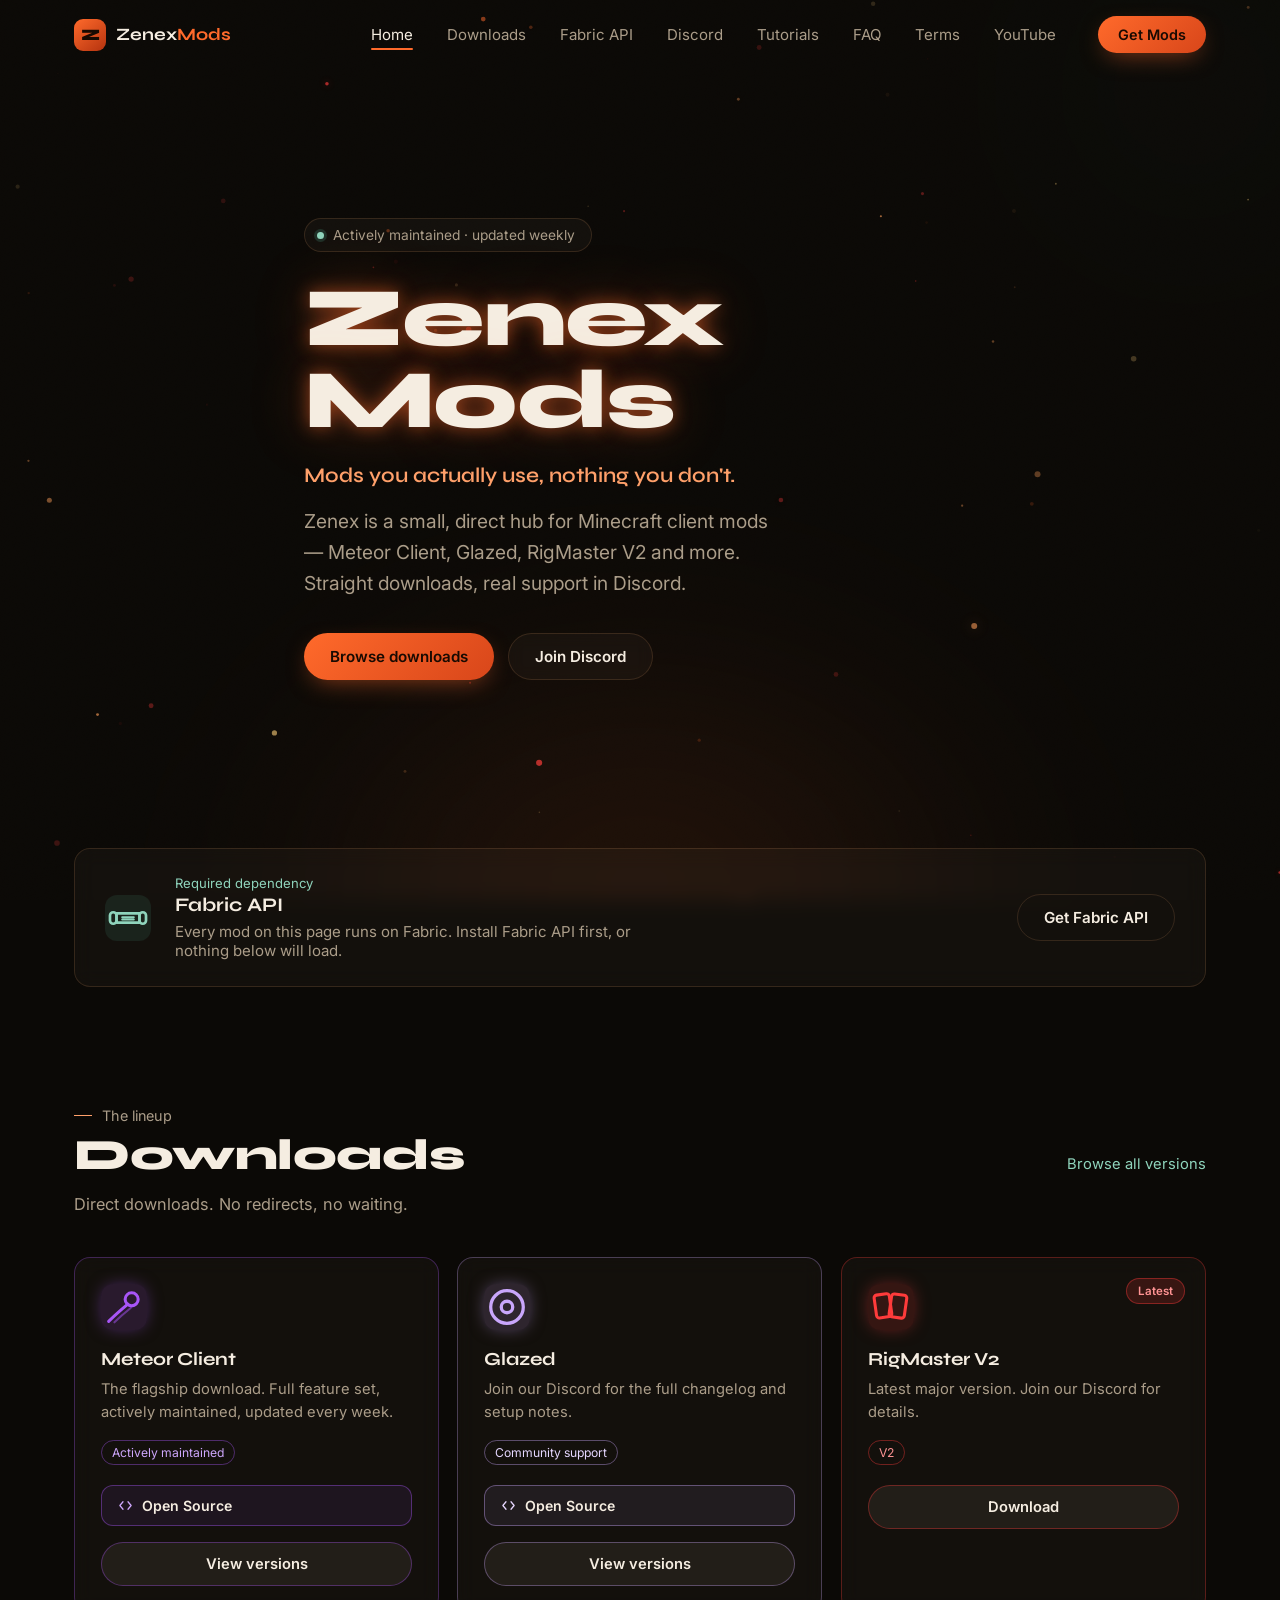
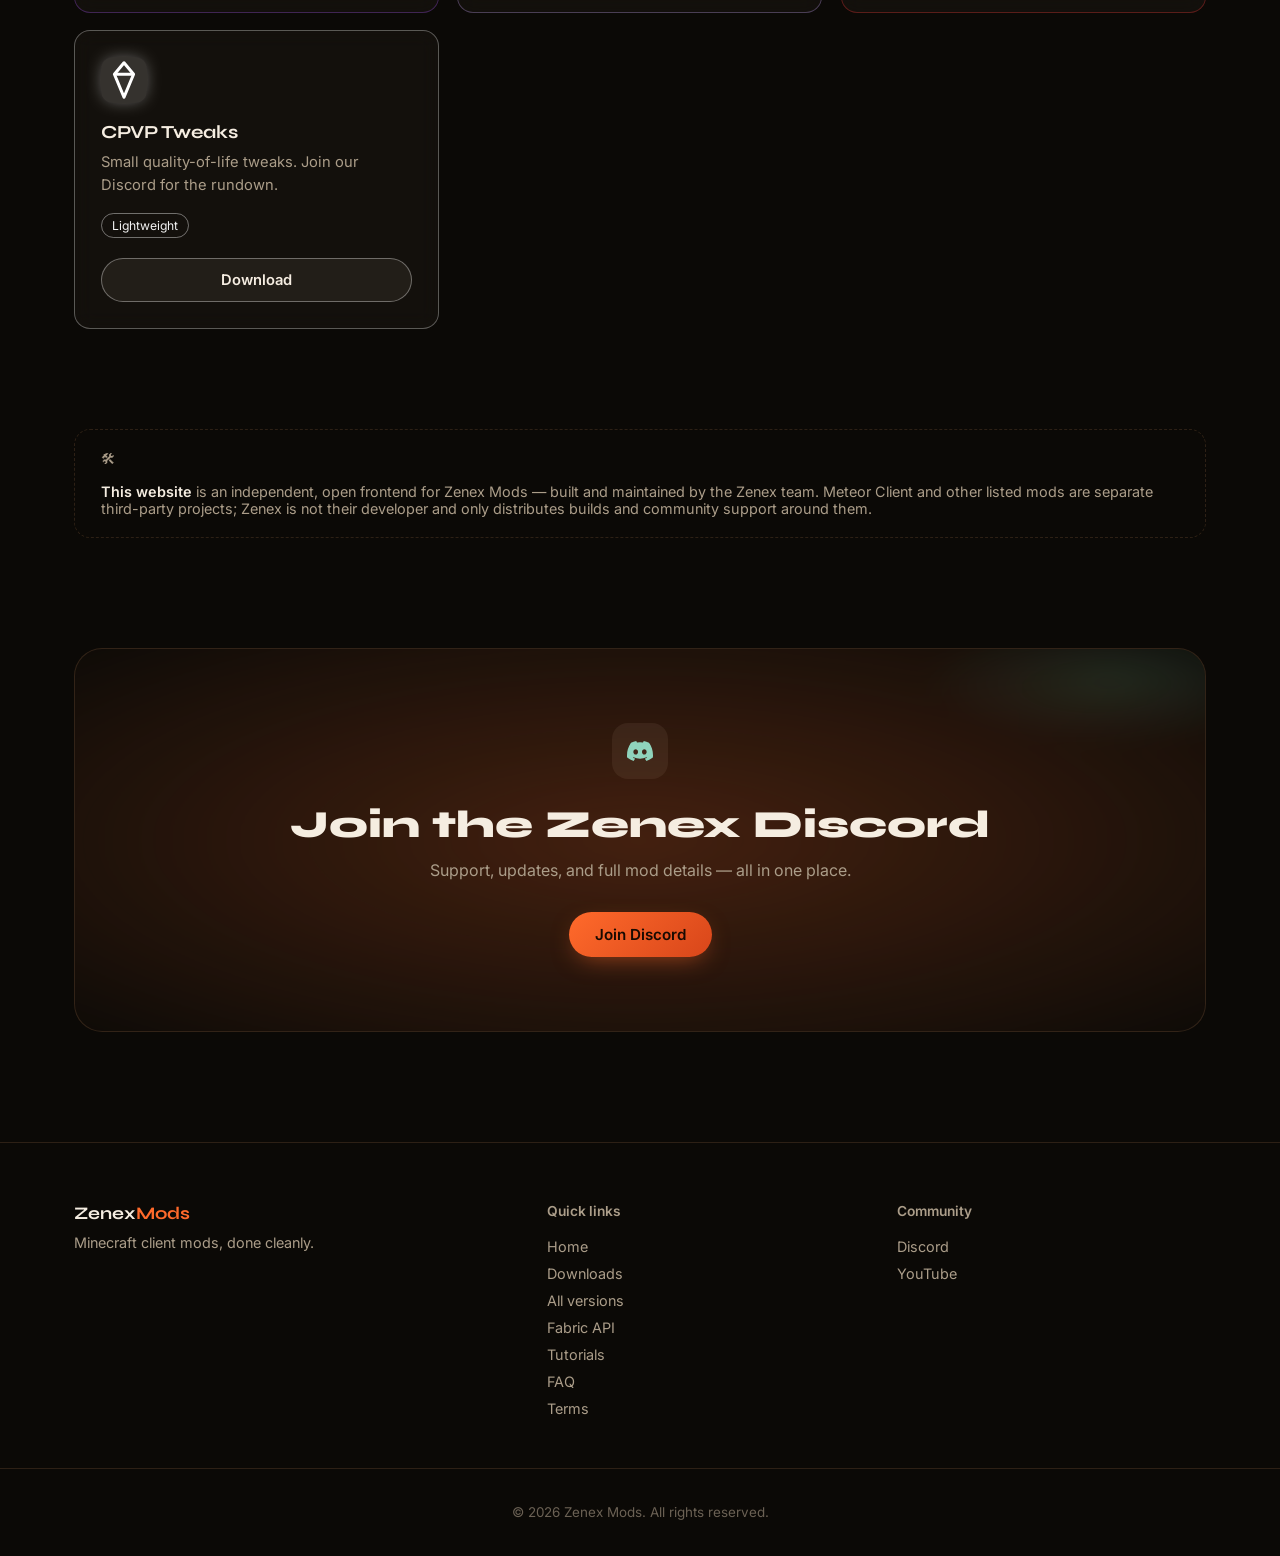
==== commit c92ab6f1: "Add files via upload" ====
--- a/index.html
+++ b/index.html
@@ -192,7 +192,7 @@
           <h3 class="mod-name">RigMaster V2</h3>
           <p class="mod-desc">Latest major version. Join our Discord for details.</p>
           <div class="mod-meta"><span class="mc-tag">V2</span></div>
-          <button class="mod-download" data-download-url="https://drive.google.com/uc?export=download&id=1szrTxVR0Jspn66Gk4TTmsrNMa9AzxALN" data-filename="rigmaster-v2">
+          <button class="mod-download" data-download-url="https://zenex-download-tracker.zenex-tracker.workers.dev/api/download/rigmaster-v2" data-filename="rigmaster-v2">
             <span class="btn-label">Download</span>
             <span class="btn-success">Downloaded ✓</span>
             <span class="btn-ripple" aria-hidden="true"></span>
@@ -211,7 +211,7 @@
           <h3 class="mod-name">CPVP Tweaks</h3>
           <p class="mod-desc">Small quality-of-life tweaks. Join our Discord for the rundown.</p>
           <div class="mod-meta"><span class="mc-tag">Lightweight</span></div>
-          <button class="mod-download" data-download-url="https://drive.google.com/uc?export=download&id=1Mp_ulQcz2aJvqc5v1wPPuEN9o_eXYLjn" data-filename="cpvp-tweaks">
+          <button class="mod-download" data-download-url="https://zenex-download-tracker.zenex-tracker.workers.dev/api/download/cpvp-tweaks" data-filename="cpvp-tweaks">
             <span class="btn-label">Download</span>
             <span class="btn-success">Downloaded ✓</span>
             <span class="btn-ripple" aria-hidden="true"></span>
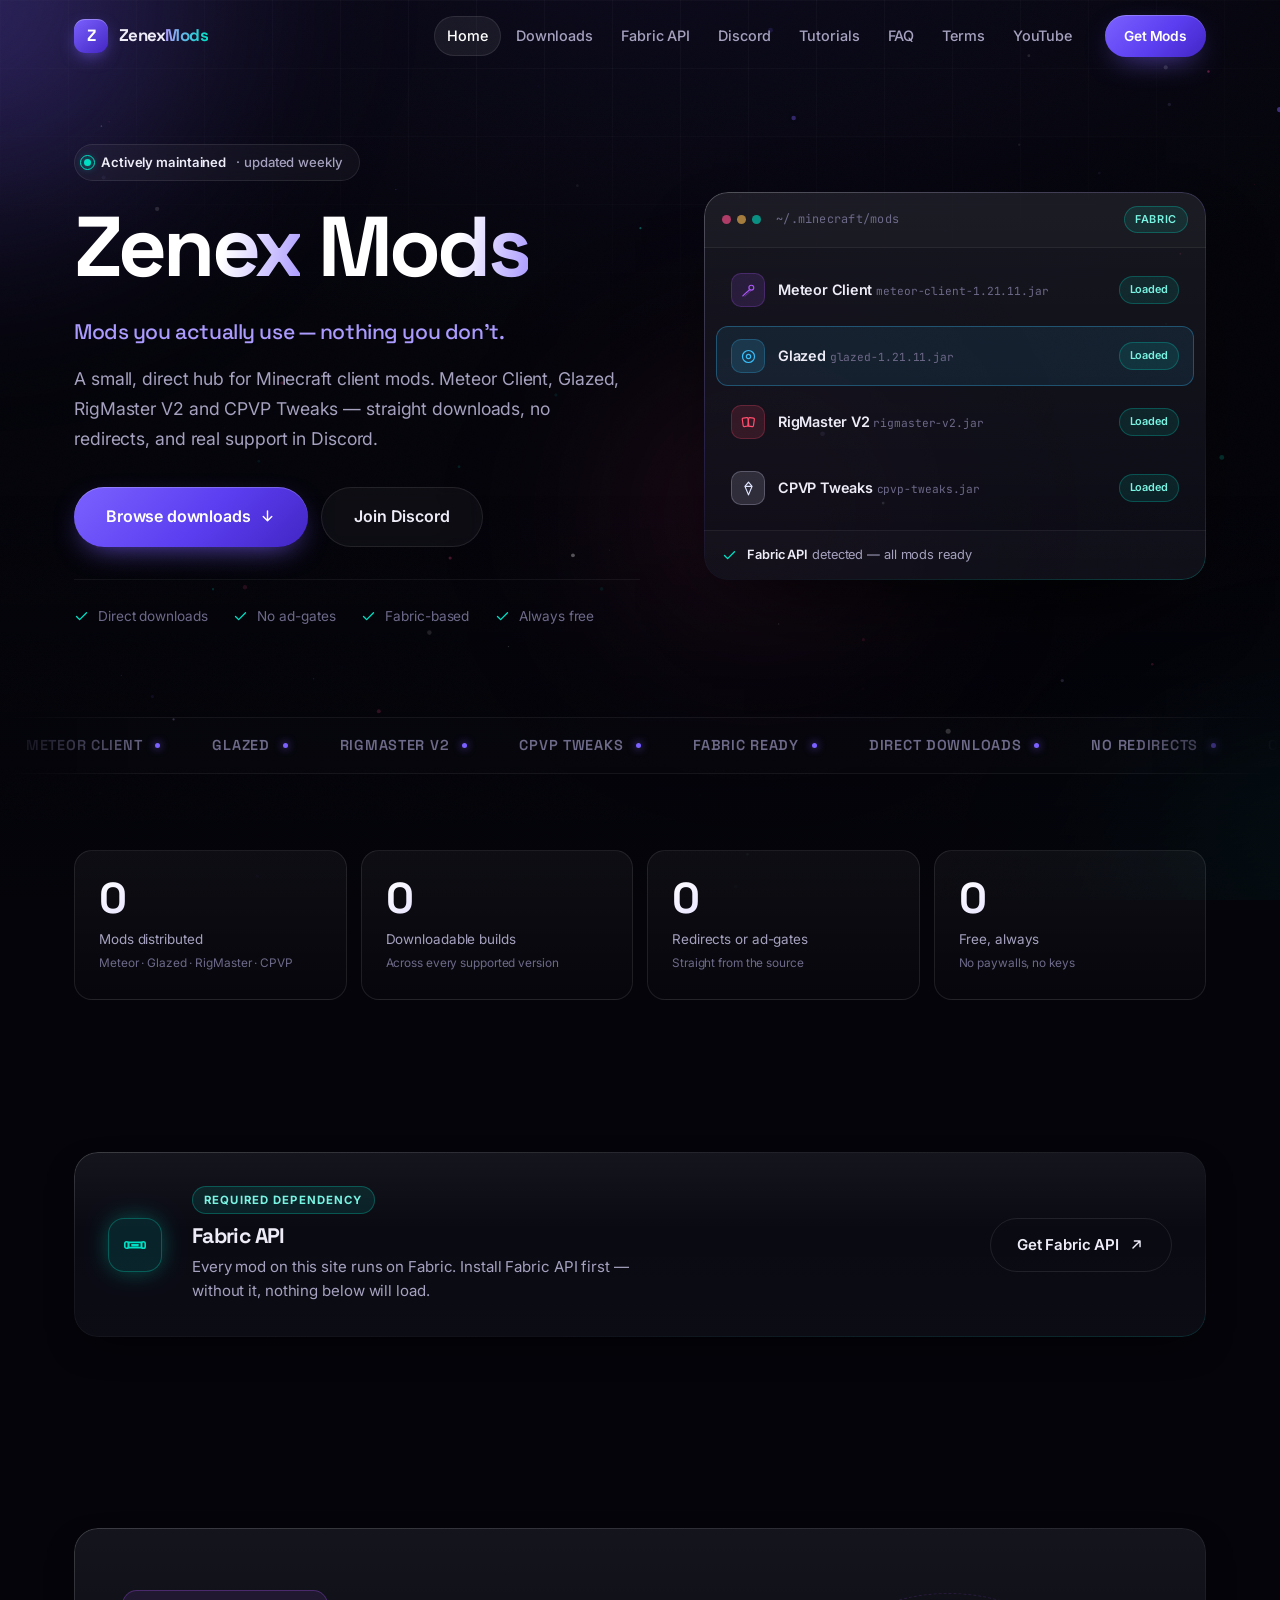
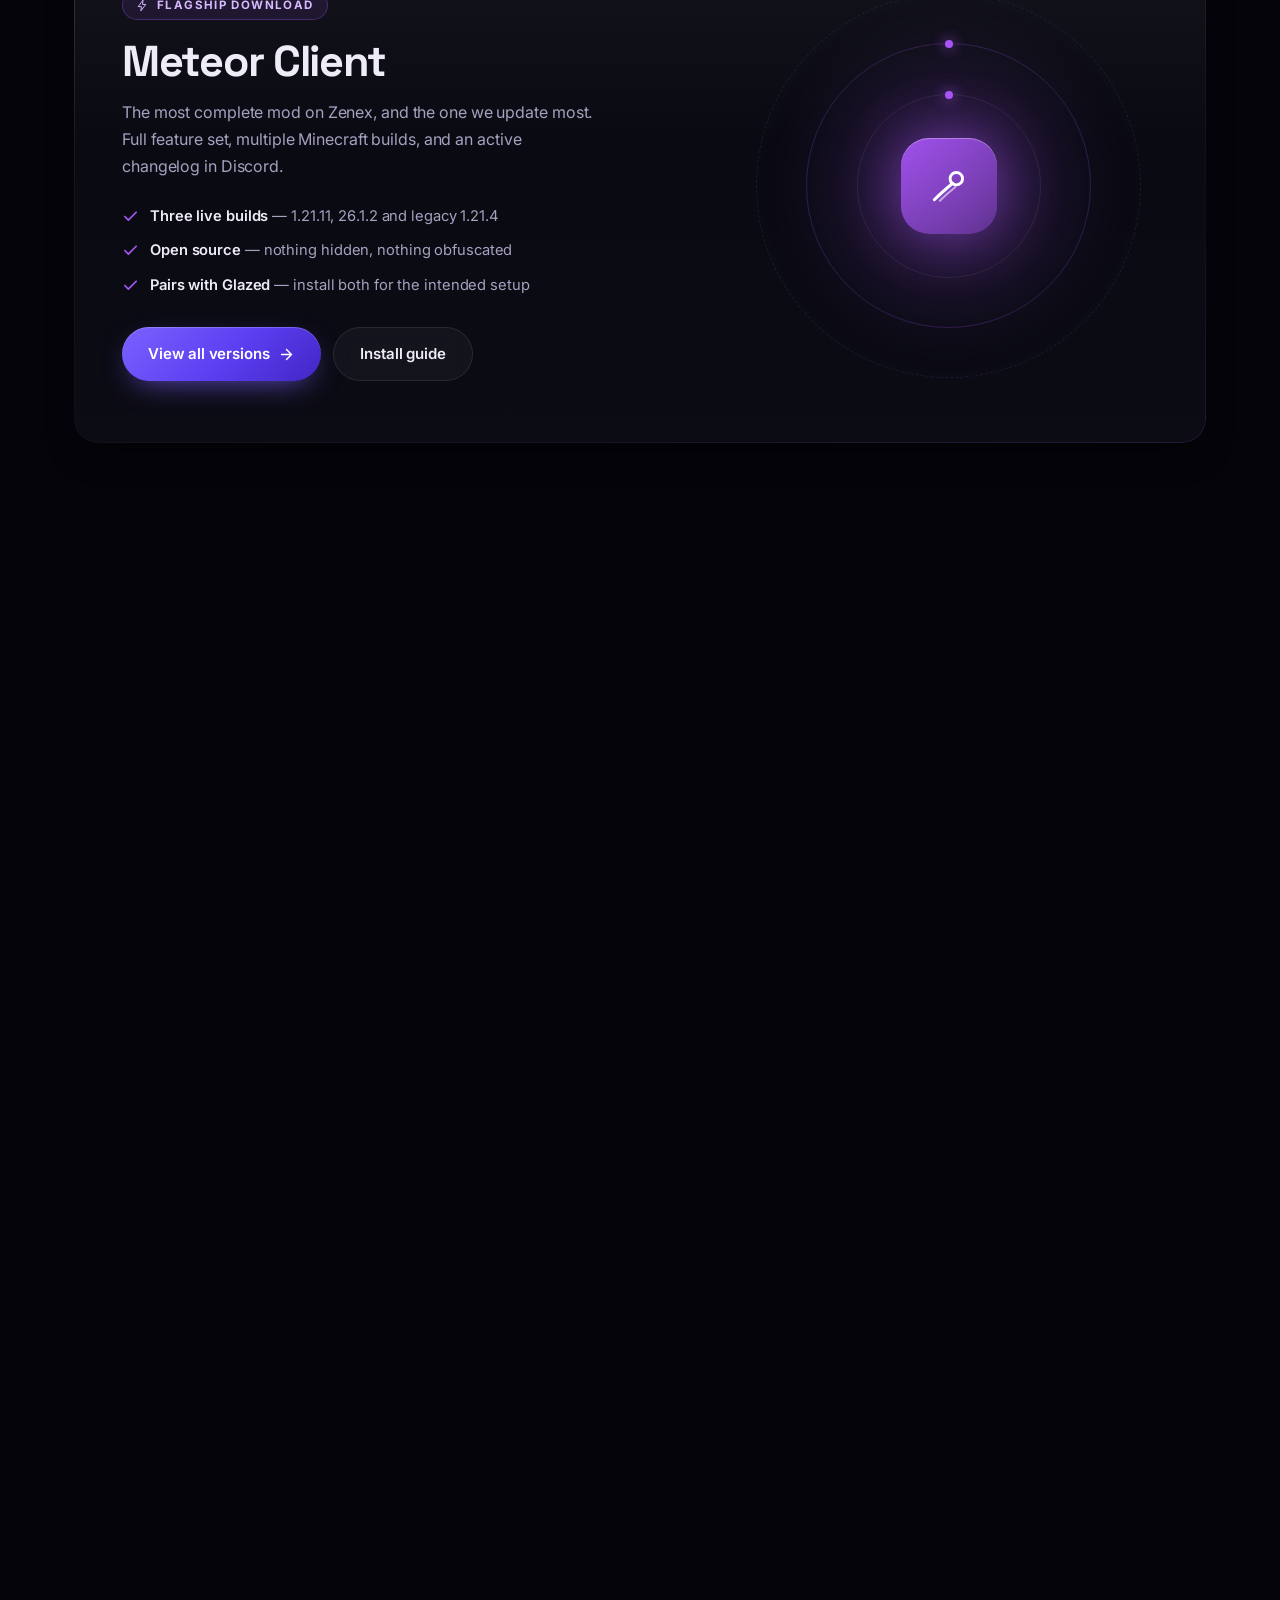
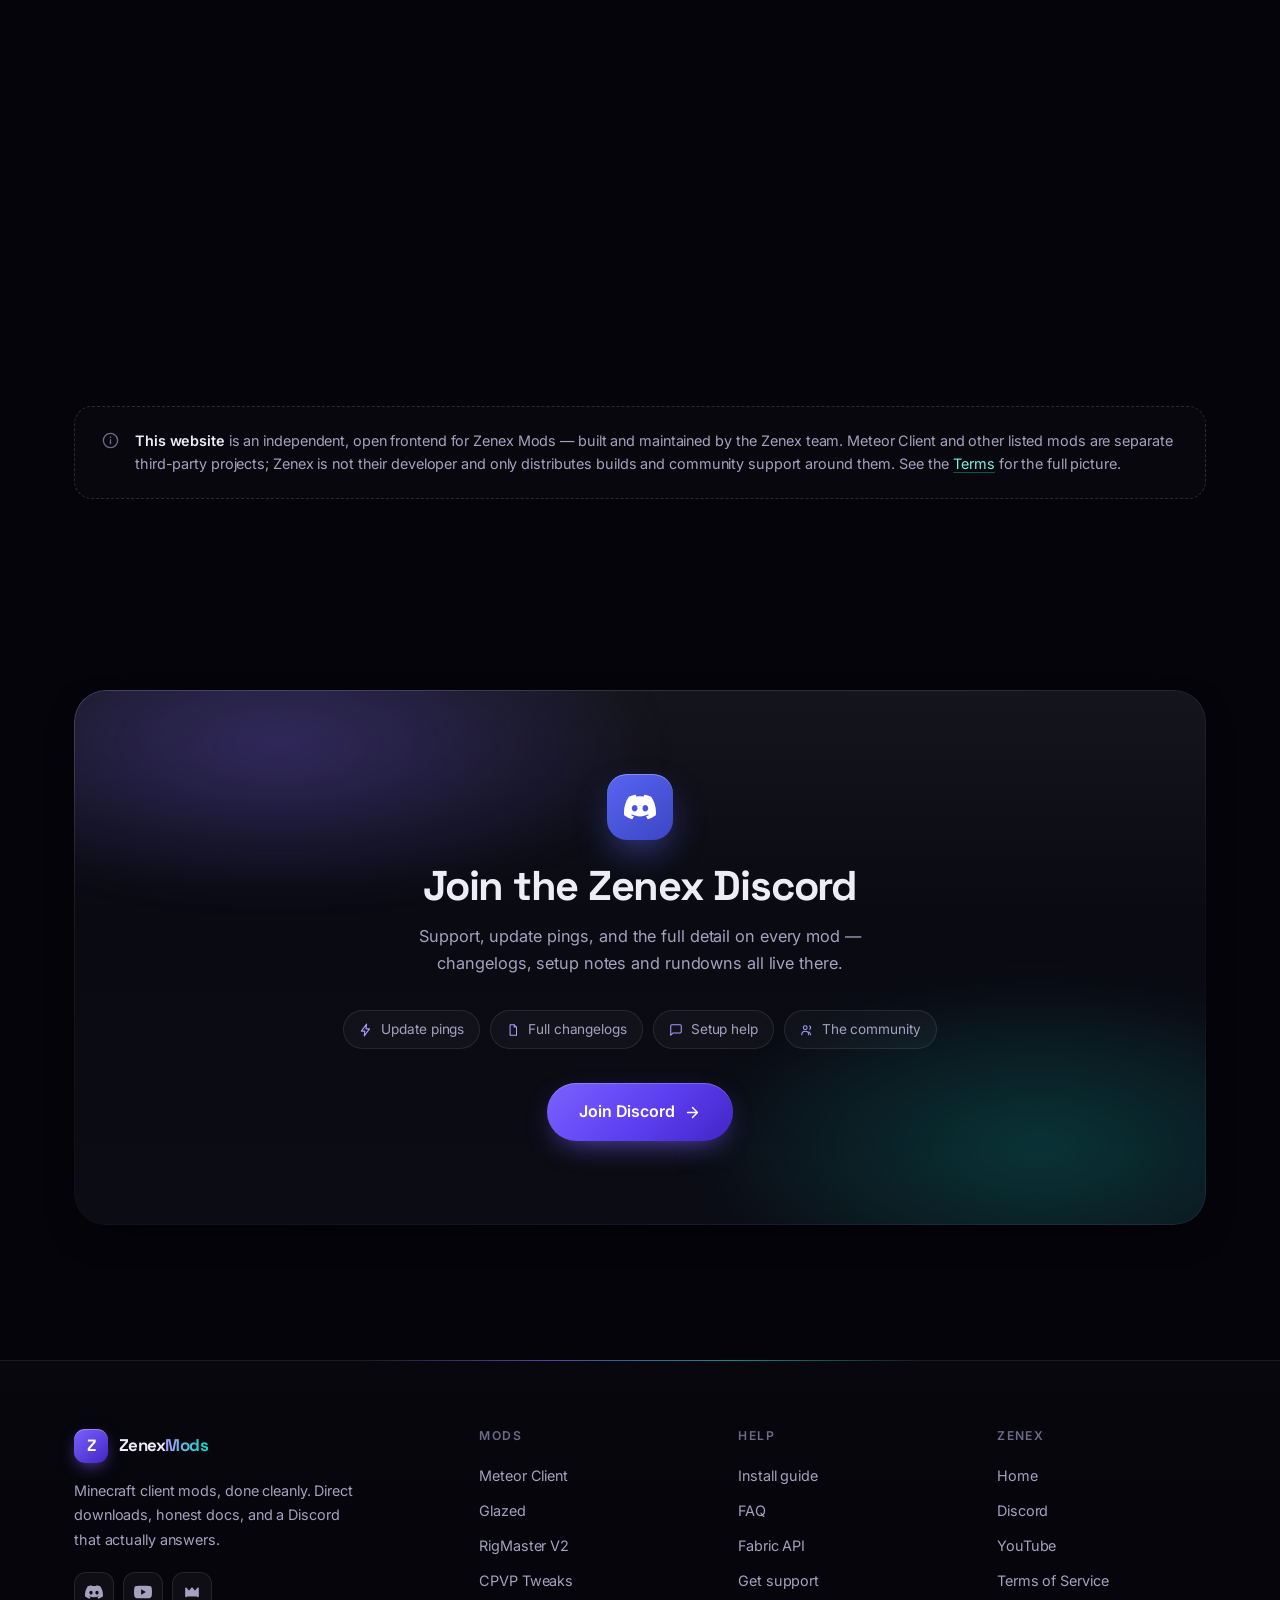
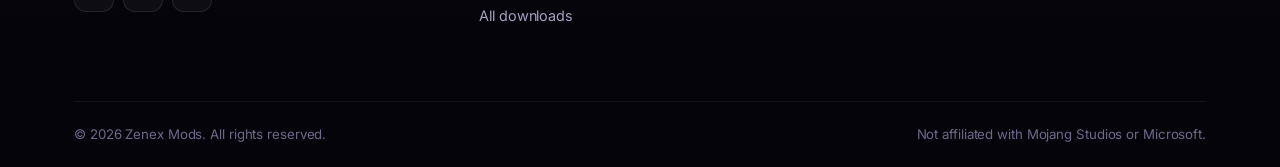
==== commit f038fd81: "Add files via upload" ====
--- a/index.html
+++ b/index.html
@@ -4,29 +4,39 @@
 <meta charset="UTF-8">
 <meta name="viewport" content="width=device-width, initial-scale=1.0">
 <title>Zenex Mods — Minecraft Mods Done Right</title>
-<meta name="description" content="Zenex Mods — a premium hub for downloading Minecraft client mods. Meteor Client, Glazed, RigMaster V2, CPVP Tweaks, and more.">
+<meta name="description" content="Zenex Mods is a direct download hub for Minecraft client mods — Meteor Client, Glazed, RigMaster V2 and CPVP Tweaks. No redirects, no ad-gates, real support in Discord.">
 
 <meta property="og:title" content="Zenex Mods — Minecraft Mods Done Right">
-<meta property="og:description" content="A premium hub for downloading Minecraft client mods.">
+<meta property="og:description" content="A direct download hub for Minecraft client mods. No redirects, no ad-gates.">
 <meta property="og:type" content="website">
 <meta property="og:image" content="images/og-banner.png">
 <meta property="og:url" content="https://zenexdevs.github.io/Zenexdevs/">
 
 <meta name="twitter:card" content="summary_large_image">
 <meta name="twitter:title" content="Zenex Mods — Minecraft Mods Done Right">
-<meta name="twitter:description" content="A premium hub for downloading Minecraft client mods.">
+<meta name="twitter:description" content="A direct download hub for Minecraft client mods.">
 <meta name="twitter:image" content="images/og-banner.png">
 
-<meta name="theme-color" content="#ff6a2b">
+<meta name="theme-color" content="#7b61ff">
 <link rel="icon" type="image/png" href="favicon.png">
+<link rel="apple-touch-icon" href="apple-touch-icon.png">
 <link rel="preconnect" href="https://fonts.googleapis.com">
 <link rel="preconnect" href="https://fonts.gstatic.com" crossorigin>
-<link href="https://fonts.googleapis.com/css2?family=Syne:wght@600;700;800&family=Inter:wght@400;500;600&display=swap" rel="stylesheet">
+<link href="https://fonts.googleapis.com/css2?family=Space+Grotesk:wght@500;600;700&family=Inter:wght@400;500;600;700&family=JetBrains+Mono:wght@400;500;600&display=swap" rel="stylesheet">
 <link rel="stylesheet" href="style.css">
+<noscript>
+  <!-- Without JS the reveal animations never fire, so make everything visible. -->
+  <style>
+    .reveal { opacity: 1 !important; transform: none !important; filter: none !important; }
+    .word { opacity: 1 !important; transform: none !important; }
+    .loader { display: none !important; }
+    .faq-a { grid-template-rows: 1fr !important; }
+  </style>
+</noscript>
 </head>
 <body>
 
-<!-- Loading screen -->
+<!-- ══ Loader ══ -->
 <div class="loader" id="loader" aria-hidden="true">
   <div class="loader-inner">
     <div class="loader-mark">Z</div>
@@ -36,23 +46,20 @@
 </div>
 
 <a class="skip-link" href="#main">Skip to content</a>
-
-<!-- Scroll progress -->
-<div class="scroll-progress" id="scroll-progress" aria-hidden="true"><span id="scroll-progress-fill"></span></div>
-
-<!-- Custom cursor (desktop only) -->
+<div class="scroll-progress" aria-hidden="true"><span id="scroll-progress-fill"></span></div>
 <div class="cursor-dot" id="cursor-dot" aria-hidden="true"></div>
 <div class="cursor-ring" id="cursor-ring" aria-hidden="true"></div>
 
-<!-- Animated background -->
-<div class="bg-field" aria-hidden="true">
-  <canvas id="field-canvas"></canvas>
-  <div class="bg-noise"></div>
-  <div class="glow-blob glow-ember" id="blob-1"></div>
-  <div class="glow-blob glow-verdigris" id="blob-2"></div>
+<!-- ══ Background stack ══ -->
+<div class="backdrop" aria-hidden="true">
+  <div class="aurora"><i class="a1"></i><i class="a2"></i><i class="a3"></i></div>
+  <canvas id="spark-canvas"></canvas>
+  <div class="bg-grid"></div>
+  <div class="bg-grain"></div>
+  <div class="bg-vignette"></div>
 </div>
 
-<!-- Navbar -->
+<!-- ══ Navbar ══ -->
 <header class="navbar" id="navbar">
   <div class="nav-inner">
     <a href="#home" class="brand">
@@ -71,7 +78,7 @@
       <a href="https://www.youtube.com/@ZenexDev" target="_blank" rel="noopener">YouTube</a>
     </nav>
 
-    <a href="#downloads" class="nav-cta btn btn-primary">Get Mods</a>
+    <a href="#downloads" class="nav-cta btn btn-primary btn-sm">Get Mods</a>
 
     <button class="nav-toggle" id="nav-toggle" aria-label="Toggle navigation menu" aria-expanded="false" aria-controls="nav-links">
       <span></span><span></span><span></span>
@@ -81,215 +88,506 @@
 
 <main id="main">
 
-  <!-- Hero -->
-  <section class="hero" id="home">
-    <div class="hero-inner">
-      <div class="status-badge reveal" data-reveal-delay="0">
-        <span class="status-dot"></span>
-        Actively maintained · updated weekly
-      </div>
-      <h1 class="hero-title hero-glow reveal" data-reveal-delay="1">Zenex Mods</h1>
-      <p class="hero-tagline reveal" data-reveal-delay="2">Mods you actually use, nothing you don't.</p>
-      <p class="hero-subtitle reveal" data-reveal-delay="2">Zenex is a small, direct hub for Minecraft client mods — Meteor Client, Glazed, RigMaster V2 and more. Straight downloads, real support in Discord.</p>
-      <div class="hero-actions reveal" data-reveal-delay="3">
-        <a href="#downloads" class="btn btn-primary">Browse downloads</a>
-        <a href="#discord" class="btn btn-ghost">Join Discord</a>
-      </div>
-    </div>
-  </section>
-
-  <!-- Fabric API -->
-  <section class="fabric-section" id="fabric">
-    <div class="section-inner">
-      <div class="fabric-card tilt reveal">
-        <div class="fabric-icon" aria-hidden="true">
-          <svg viewBox="0 0 24 24" fill="none" xmlns="http://www.w3.org/2000/svg">
-            <rect x="2.6" y="9" width="3.4" height="6" rx="1.7" stroke="currentColor" stroke-width="1.4"/>
-            <rect x="18" y="9" width="3.4" height="6" rx="1.7" stroke="currentColor" stroke-width="1.4"/>
-            <path d="M6 9.6h12v4.8H6Z" stroke="currentColor" stroke-width="1.4" stroke-linejoin="round"/>
-            <path d="M9 11.6h6M9 12.8h6" stroke="currentColor" stroke-width="1.1" stroke-linecap="round"/>
-          </svg>
-        </div>
-        <div class="fabric-copy">
-          <p class="fabric-label">Required dependency</p>
-          <h2 class="fabric-title">Fabric API</h2>
-          <p class="fabric-desc">Every mod on this page runs on Fabric. Install Fabric API first, or nothing below will load.</p>
-        </div>
-        <a class="btn btn-outline fabric-cta" href="https://modrinth.com/mod/fabric-api" target="_blank" rel="noopener">
-          Get Fabric API
+  <!-- ══════════════ HERO ══════════════ -->
+  <section class="hero shell" id="home">
+    <div class="hero-grid">
+
+      <div class="hero-copy">
+        <div class="pill-badge reveal">
+          <span class="live-dot"></span>
+          <b>Actively maintained</b> · updated weekly
+        </div>
+
+        <h1 class="hero-title">
+          <span class="grad-text" data-split>Zenex Mods</span>
+        </h1>
+
+        <p class="hero-tagline reveal" style="--d:1">Mods you actually use — nothing you don't.</p>
+
+        <p class="hero-sub reveal" style="--d:2">
+          A small, direct hub for Minecraft client mods. Meteor Client, Glazed,
+          RigMaster V2 and CPVP Tweaks — straight downloads, no redirects,
+          and real support in Discord.
+        </p>
+
+        <div class="hero-actions reveal" style="--d:3">
+          <a href="#downloads" class="btn btn-primary btn-lg" data-magnetic>
+            Browse downloads
+            <svg viewBox="0 0 24 24" fill="none" aria-hidden="true"><path d="M12 4v13M6 12l6 6 6-6" stroke="currentColor" stroke-width="2" stroke-linecap="round" stroke-linejoin="round"/></svg>
+          </a>
+          <a href="#discord" class="btn btn-ghost btn-lg">Join Discord</a>
+        </div>
+
+        <div class="hero-trust reveal" style="--d:4">
+          <span class="hero-trust-item">
+            <svg viewBox="0 0 24 24" fill="none" aria-hidden="true"><path d="M20 6 9 17l-5-5" stroke="currentColor" stroke-width="2.2" stroke-linecap="round" stroke-linejoin="round"/></svg>
+            Direct downloads
+          </span>
+          <span class="hero-trust-item">
+            <svg viewBox="0 0 24 24" fill="none" aria-hidden="true"><path d="M20 6 9 17l-5-5" stroke="currentColor" stroke-width="2.2" stroke-linecap="round" stroke-linejoin="round"/></svg>
+            No ad-gates
+          </span>
+          <span class="hero-trust-item">
+            <svg viewBox="0 0 24 24" fill="none" aria-hidden="true"><path d="M20 6 9 17l-5-5" stroke="currentColor" stroke-width="2.2" stroke-linecap="round" stroke-linejoin="round"/></svg>
+            Fabric-based
+          </span>
+          <span class="hero-trust-item">
+            <svg viewBox="0 0 24 24" fill="none" aria-hidden="true"><path d="M20 6 9 17l-5-5" stroke="currentColor" stroke-width="2.2" stroke-linecap="round" stroke-linejoin="round"/></svg>
+            Always free
+          </span>
+        </div>
+      </div>
+
+      <!-- Mock mod-manager panel -->
+      <div class="hero-panel reveal reveal-scale" style="--d:2" aria-hidden="true">
+        <div class="panel-bar">
+          <div class="panel-dots"><i></i><i></i><i></i></div>
+          <span class="panel-title">~/.minecraft/mods</span>
+          <span class="panel-chip">Fabric</span>
+        </div>
+
+        <div class="panel-body">
+          <div class="panel-row lit" style="--row-rgb: var(--meteor-rgb)">
+            <span class="panel-ico">
+              <svg viewBox="0 0 24 24" fill="none"><circle cx="16" cy="8" r="3.4" stroke="currentColor" stroke-width="1.7"/><path d="M14 10.5C11 13 7 16.5 4 19.5" stroke="currentColor" stroke-width="1.7" stroke-linecap="round"/><path d="M15.5 12.5C13 14.5 9.5 17.5 7 20" stroke="currentColor" stroke-width="1.2" stroke-linecap="round" opacity=".5"/></svg>
+            </span>
+            <span>
+              <span class="panel-name">Meteor Client</span>
+              <span class="panel-meta">meteor-client-1.21.11.jar</span>
+            </span>
+            <span class="panel-state">Loaded</span>
+          </div>
+
+          <div class="panel-row" style="--row-rgb: var(--glazed-rgb)">
+            <span class="panel-ico">
+              <svg viewBox="0 0 24 24" fill="none"><circle cx="12" cy="12" r="8.5" stroke="currentColor" stroke-width="1.7"/><circle cx="12" cy="12" r="3" stroke="currentColor" stroke-width="1.7"/></svg>
+            </span>
+            <span>
+              <span class="panel-name">Glazed</span>
+              <span class="panel-meta">glazed-1.21.11.jar</span>
+            </span>
+            <span class="panel-state">Loaded</span>
+          </div>
+
+          <div class="panel-row" style="--row-rgb: var(--rigmaster-rgb)">
+            <span class="panel-ico">
+              <svg viewBox="0 0 24 24" fill="none"><rect x="3" y="6" width="8" height="12" rx="1.4" transform="rotate(-8 3 6)" stroke="currentColor" stroke-width="1.7"/><rect x="12.5" y="5" width="8" height="12" rx="1.4" transform="rotate(8 12.5 5)" stroke="currentColor" stroke-width="1.7"/></svg>
+            </span>
+            <span>
+              <span class="panel-name">RigMaster V2</span>
+              <span class="panel-meta">rigmaster-v2.jar</span>
+            </span>
+            <span class="panel-state">Loaded</span>
+          </div>
+
+          <div class="panel-row" style="--row-rgb: var(--cpvp-rgb)">
+            <span class="panel-ico">
+              <svg viewBox="0 0 24 24" fill="none"><path d="M12 3 17 9 12 21 7 9 12 3Z" stroke="currentColor" stroke-width="1.7" stroke-linejoin="round"/><path d="M7 9h10" stroke="currentColor" stroke-width="1.7"/></svg>
+            </span>
+            <span>
+              <span class="panel-name">CPVP Tweaks</span>
+              <span class="panel-meta">cpvp-tweaks.jar</span>
+            </span>
+            <span class="panel-state">Loaded</span>
+          </div>
+        </div>
+
+        <div class="panel-foot">
+          <svg viewBox="0 0 24 24" fill="none"><path d="M20 6 9 17l-5-5" stroke="currentColor" stroke-width="2.2" stroke-linecap="round" stroke-linejoin="round"/></svg>
+          <span><b>Fabric API</b> detected — all mods ready</span>
+        </div>
+      </div>
+
+    </div>
+  </section>
+
+  <!-- ══════════════ TICKER ══════════════ -->
+  <div class="ticker" aria-hidden="true">
+    <div class="ticker-track">
+      <span class="ticker-item">Meteor Client</span>
+      <span class="ticker-item">Glazed</span>
+      <span class="ticker-item">RigMaster V2</span>
+      <span class="ticker-item">CPVP Tweaks</span>
+      <span class="ticker-item">Fabric Ready</span>
+      <span class="ticker-item">Direct Downloads</span>
+      <span class="ticker-item">No Redirects</span>
+      <span class="ticker-item">Open Source</span>
+      <span class="ticker-item">Updated Weekly</span>
+      <span class="ticker-item">Always Free</span>
+    </div>
+  </div>
+
+  <!-- ══════════════ STATS ══════════════ -->
+  <section class="section-tight shell">
+    <div class="stats-grid" data-stagger>
+      <div class="stat reveal">
+        <div class="stat-num"><span data-count="4">0</span></div>
+        <div class="stat-label">Mods distributed</div>
+        <div class="stat-note">Meteor · Glazed · RigMaster · CPVP</div>
+      </div>
+      <div class="stat reveal">
+        <div class="stat-num"><span data-count="8">0</span></div>
+        <div class="stat-label">Downloadable builds</div>
+        <div class="stat-note">Across every supported version</div>
+      </div>
+      <div class="stat reveal">
+        <div class="stat-num"><span data-count="0">0</span></div>
+        <div class="stat-label">Redirects or ad-gates</div>
+        <div class="stat-note">Straight from the source</div>
+      </div>
+      <div class="stat reveal">
+        <div class="stat-num"><span data-count="100" data-suffix="%">0</span></div>
+        <div class="stat-label">Free, always</div>
+        <div class="stat-note">No paywalls, no keys</div>
+      </div>
+    </div>
+  </section>
+
+  <!-- ══════════════ FABRIC API ══════════════ -->
+  <section class="section-tight shell" id="fabric">
+    <div class="fabric-card surface tilt reveal">
+      <div class="spotlight" aria-hidden="true"></div>
+
+      <div class="fabric-icon" aria-hidden="true">
+        <svg viewBox="0 0 24 24" fill="none">
+          <rect x="2.6" y="9" width="3.4" height="6" rx="1.7" stroke="currentColor" stroke-width="1.5"/>
+          <rect x="18" y="9" width="3.4" height="6" rx="1.7" stroke="currentColor" stroke-width="1.5"/>
+          <path d="M6 9.6h12v4.8H6Z" stroke="currentColor" stroke-width="1.5" stroke-linejoin="round"/>
+          <path d="M9 11.6h6M9 12.8h6" stroke="currentColor" stroke-width="1.2" stroke-linecap="round"/>
+        </svg>
+      </div>
+
+      <div class="fabric-copy">
+        <span class="fabric-tag">Required dependency</span>
+        <h2 class="fabric-title">Fabric API</h2>
+        <p class="fabric-desc">Every mod on this site runs on Fabric. Install Fabric API first — without it, nothing below will load.</p>
+      </div>
+
+      <a class="btn btn-outline" href="https://modrinth.com/mod/fabric-api" target="_blank" rel="noopener">
+        Get Fabric API
+        <svg viewBox="0 0 24 24" fill="none" aria-hidden="true"><path d="M7 17 17 7M9 7h8v8" stroke="currentColor" stroke-width="2" stroke-linecap="round" stroke-linejoin="round"/></svg>
+      </a>
+    </div>
+  </section>
+
+  <!-- ══════════════ FEATURED SPOTLIGHT ══════════════ -->
+  <section class="section shell">
+    <div class="spotlight-card surface accent-meteor reveal">
+      <div class="spotlight" aria-hidden="true"></div>
+
+      <div class="spot-copy">
+        <span class="spot-eyebrow">
+          <svg viewBox="0 0 24 24" fill="none" style="width:13px;height:13px" aria-hidden="true"><path d="M13 2 4 14h6l-1 8 9-12h-6l1-8Z" stroke="currentColor" stroke-width="1.8" stroke-linejoin="round"/></svg>
+          Flagship download
+        </span>
+        <h2 class="spot-title">Meteor Client</h2>
+        <p class="spot-desc">
+          The most complete mod on Zenex, and the one we update most. Full feature set,
+          multiple Minecraft builds, and an active changelog in Discord.
+        </p>
+
+        <div class="spot-features">
+          <div class="spot-feature">
+            <svg viewBox="0 0 24 24" fill="none"><path d="M20 6 9 17l-5-5" stroke="currentColor" stroke-width="2.4" stroke-linecap="round" stroke-linejoin="round"/></svg>
+            <span><b>Three live builds</b> — 1.21.11, 26.1.2 and legacy 1.21.4</span>
+          </div>
+          <div class="spot-feature">
+            <svg viewBox="0 0 24 24" fill="none"><path d="M20 6 9 17l-5-5" stroke="currentColor" stroke-width="2.4" stroke-linecap="round" stroke-linejoin="round"/></svg>
+            <span><b>Open source</b> — nothing hidden, nothing obfuscated</span>
+          </div>
+          <div class="spot-feature">
+            <svg viewBox="0 0 24 24" fill="none"><path d="M20 6 9 17l-5-5" stroke="currentColor" stroke-width="2.4" stroke-linecap="round" stroke-linejoin="round"/></svg>
+            <span><b>Pairs with Glazed</b> — install both for the intended setup</span>
+          </div>
+        </div>
+
+        <div class="spot-actions">
+          <a href="meteor-client.html" class="btn btn-primary" data-magnetic>
+            View all versions
+            <svg viewBox="0 0 24 24" fill="none" aria-hidden="true"><path d="M5 12h13M12 5l7 7-7 7" stroke="currentColor" stroke-width="2" stroke-linecap="round" stroke-linejoin="round"/></svg>
+          </a>
+          <a href="tutorials.html" class="btn btn-ghost">Install guide</a>
+        </div>
+      </div>
+
+      <div class="spot-visual" aria-hidden="true">
+        <div class="orb-glow"></div>
+        <div class="orb-ring r2"></div>
+        <div class="orb-ring r1"><i></i></div>
+        <div class="orb-ring r3"><i></i></div>
+        <div class="orb-core">
+          <svg viewBox="0 0 24 24" fill="none"><circle cx="16" cy="8" r="3.4" stroke="currentColor" stroke-width="1.6"/><path d="M14 10.5C11 13 7 16.5 4 19.5" stroke="currentColor" stroke-width="1.6" stroke-linecap="round"/><path d="M15.5 12.5C13 14.5 9.5 17.5 7 20" stroke="currentColor" stroke-width="1.1" stroke-linecap="round" opacity=".55"/></svg>
+        </div>
+      </div>
+    </div>
+  </section>
+
+  <!-- ══════════════ DOWNLOADS ══════════════ -->
+  <section class="section shell" id="downloads">
+    <div class="section-head-row">
+      <div class="section-head reveal">
+        <span class="kicker">The lineup</span>
+        <h2 class="h-section">Downloads</h2>
+        <p class="lead">Four mods, direct from the source. Pick one, grab the build that matches your game, and you're done.</p>
+      </div>
+      <a href="downloads.html" class="link-arrow reveal" style="--d:1">
+        Browse all versions
+        <svg viewBox="0 0 24 24" fill="none" aria-hidden="true"><path d="M5 12h13M12 5l7 7-7 7" stroke="currentColor" stroke-width="2" stroke-linecap="round" stroke-linejoin="round"/></svg>
+      </a>
+    </div>
+
+    <div class="mod-grid" data-stagger>
+
+      <!-- Meteor Client -->
+      <article class="mod-card surface tilt reveal accent-meteor">
+        <div class="spotlight" aria-hidden="true"></div>
+        <div class="mod-icon" aria-hidden="true">
+          <svg viewBox="0 0 24 24" fill="none"><circle cx="16" cy="8" r="3.4" stroke="currentColor" stroke-width="1.6"/><path d="M14 10.5C11 13 7 16.5 4 19.5" stroke="currentColor" stroke-width="1.6" stroke-linecap="round"/><path d="M15.5 12.5C13 14.5 9.5 17.5 7 20" stroke="currentColor" stroke-width="1.1" stroke-linecap="round" opacity=".5"/></svg>
+        </div>
+        <h3 class="mod-name">Meteor Client</h3>
+        <p class="mod-desc">The flagship download. Full feature set, actively maintained, updated every week.</p>
+        <div class="tag-row">
+          <span class="tag tag-accent">Actively maintained</span>
+          <span class="tag tag-oss">
+            <svg viewBox="0 0 24 24" fill="none" aria-hidden="true"><path d="M8 6 3 12l5 6M16 6l5 6-5 6" stroke="currentColor" stroke-width="2.2" stroke-linecap="round" stroke-linejoin="round"/></svg>
+            Open source
+          </span>
+        </div>
+        <a class="mod-download mod-download-link" href="meteor-client.html">
+          <span class="btn-label">View versions</span>
+          <svg viewBox="0 0 24 24" fill="none" aria-hidden="true" style="transform:none"><path d="M5 12h13M12 5l7 7-7 7" stroke="currentColor" stroke-width="2" stroke-linecap="round" stroke-linejoin="round"/></svg>
         </a>
-        <div class="card-spotlight" aria-hidden="true"></div>
-      </div>
-    </div>
-  </section>
-
-  <!-- Downloads -->
-  <section class="downloads" id="downloads">
-    <div class="section-inner">
-      <div class="downloads-head">
-        <div>
-          <p class="section-kicker">The lineup</p>
-          <h2 class="section-title">Downloads</h2>
-          <p class="section-lead">Direct downloads. No redirects, no waiting.</p>
-        </div>
-        <a href="downloads.html" class="browse-all-link">Browse all versions</a>
-      </div>
-
-      <div class="card-grid">
-
-        <!-- Meteor Client -->
-        <article class="mod-card tilt reveal accent-meteor">
-          <div class="mod-icon" aria-hidden="true">
-            <svg viewBox="0 0 24 24" fill="none" xmlns="http://www.w3.org/2000/svg">
-              <circle cx="16" cy="8" r="3.4" stroke="currentColor" stroke-width="1.6"/>
-              <path d="M14 10.5C11 13 7 16.5 4 19.5" stroke="currentColor" stroke-width="1.6" stroke-linecap="round"/>
-              <path d="M15.5 12.5C13 14.5 9.5 17.5 7 20" stroke="currentColor" stroke-width="1.1" stroke-linecap="round" opacity="0.5"/>
-            </svg>
-          </div>
-          <h3 class="mod-name">Meteor Client</h3>
-          <p class="mod-desc">The flagship download. Full feature set, actively maintained, updated every week.</p>
-          <div class="mod-meta"><span class="mc-tag">Actively maintained</span></div>
-          <div class="badge-opensource">
-            <svg viewBox="0 0 24 24" fill="none" xmlns="http://www.w3.org/2000/svg"><path d="M8 6 3 12l5 6M16 6l5 6-5 6" stroke="currentColor" stroke-width="2" stroke-linecap="round" stroke-linejoin="round"/></svg>
-            <span>Open Source</span>
-          </div>
-          <a class="mod-download mod-download-link" href="meteor-client.html">
-            <span class="btn-label">View versions</span>
+      </article>
+
+      <!-- Glazed -->
+      <article class="mod-card surface tilt reveal accent-glazed">
+        <div class="spotlight" aria-hidden="true"></div>
+        <div class="mod-icon" aria-hidden="true">
+          <svg viewBox="0 0 24 24" fill="none"><circle cx="12" cy="12" r="8.5" stroke="currentColor" stroke-width="1.7"/><circle cx="12" cy="12" r="3" stroke="currentColor" stroke-width="1.7"/></svg>
+        </div>
+        <h3 class="mod-name">Glazed</h3>
+        <p class="mod-desc">Built to run alongside Meteor Client. Full changelog and setup notes live in Discord.</p>
+        <div class="tag-row">
+          <span class="tag tag-accent">Community support</span>
+          <span class="tag tag-oss">
+            <svg viewBox="0 0 24 24" fill="none" aria-hidden="true"><path d="M8 6 3 12l5 6M16 6l5 6-5 6" stroke="currentColor" stroke-width="2.2" stroke-linecap="round" stroke-linejoin="round"/></svg>
+            Open source
+          </span>
+        </div>
+        <a class="mod-download mod-download-link" href="glazed.html">
+          <span class="btn-label">View versions</span>
+          <svg viewBox="0 0 24 24" fill="none" aria-hidden="true" style="transform:none"><path d="M5 12h13M12 5l7 7-7 7" stroke="currentColor" stroke-width="2" stroke-linecap="round" stroke-linejoin="round"/></svg>
+        </a>
+      </article>
+
+      <!-- RigMaster V2 -->
+      <article class="mod-card surface tilt reveal accent-rigmaster">
+        <div class="spotlight" aria-hidden="true"></div>
+        <span class="mod-badge">Latest</span>
+        <div class="mod-icon" aria-hidden="true">
+          <svg viewBox="0 0 24 24" fill="none"><rect x="3" y="6" width="8" height="12" rx="1.4" transform="rotate(-8 3 6)" stroke="currentColor" stroke-width="1.6"/><rect x="12.5" y="5" width="8" height="12" rx="1.4" transform="rotate(8 12.5 5)" stroke="currentColor" stroke-width="1.6"/></svg>
+        </div>
+        <h3 class="mod-name">RigMaster V2</h3>
+        <p class="mod-desc">The latest major version. Join our Discord for the full breakdown and changelog.</p>
+        <div class="tag-row">
+          <span class="tag tag-accent">V2</span>
+          <span class="tag">Fabric API required</span>
+        </div>
+        <button class="mod-download"
+                data-download-url="https://zenex-download-tracker.zenex-tracker.workers.dev/api/download/rigmaster-v2"
+                data-filename="rigmaster-v2"
+                data-mod-name="RigMaster V2">
+          <span class="btn-label">Download</span>
+          <span class="btn-success">Downloaded
+            <svg viewBox="0 0 24 24" fill="none" aria-hidden="true"><path d="M20 6 9 17l-5-5" stroke="currentColor" stroke-width="2.4" stroke-linecap="round" stroke-linejoin="round"/></svg>
+          </span>
+          <svg viewBox="0 0 24 24" fill="none" aria-hidden="true"><path d="M12 4v13M6 12l6 6 6-6" stroke="currentColor" stroke-width="2" stroke-linecap="round" stroke-linejoin="round"/></svg>
+          <span class="btn-ripple" aria-hidden="true"></span>
+        </button>
+      </article>
+
+      <!-- CPVP Tweaks -->
+      <article class="mod-card surface tilt reveal accent-cpvp">
+        <div class="spotlight" aria-hidden="true"></div>
+        <div class="mod-icon" aria-hidden="true">
+          <svg viewBox="0 0 24 24" fill="none"><path d="M12 3 17 9 12 21 7 9 12 3Z" stroke="currentColor" stroke-width="1.6" stroke-linejoin="round"/><path d="M7 9h10" stroke="currentColor" stroke-width="1.6"/></svg>
+        </div>
+        <h3 class="mod-name">CPVP Tweaks</h3>
+        <p class="mod-desc">Small quality-of-life tweaks that stay out of your way. Rundown posted in Discord.</p>
+        <div class="tag-row">
+          <span class="tag tag-accent">Lightweight</span>
+          <span class="tag">Fabric API required</span>
+        </div>
+        <button class="mod-download"
+                data-download-url="https://zenex-download-tracker.zenex-tracker.workers.dev/api/download/cpvp-tweaks"
+                data-filename="cpvp-tweaks"
+                data-mod-name="CPVP Tweaks">
+          <span class="btn-label">Download</span>
+          <span class="btn-success">Downloaded
+            <svg viewBox="0 0 24 24" fill="none" aria-hidden="true"><path d="M20 6 9 17l-5-5" stroke="currentColor" stroke-width="2.4" stroke-linecap="round" stroke-linejoin="round"/></svg>
+          </span>
+          <svg viewBox="0 0 24 24" fill="none" aria-hidden="true"><path d="M12 4v13M6 12l6 6 6-6" stroke="currentColor" stroke-width="2" stroke-linecap="round" stroke-linejoin="round"/></svg>
+          <span class="btn-ripple" aria-hidden="true"></span>
+        </button>
+      </article>
+
+    </div>
+  </section>
+
+  <!-- ══════════════ QUICK START ══════════════ -->
+  <section class="section-tight shell">
+    <div class="section-head-row">
+      <div class="section-head reveal">
+        <span class="kicker">Quick start</span>
+        <h2 class="h-section">Installed in three steps</h2>
+        <p class="lead">Same process for every mod here. If you've dropped a file into a folder before, you already know how.</p>
+      </div>
+      <a href="tutorials.html" class="link-arrow reveal" style="--d:1">
+        Full install guide
+        <svg viewBox="0 0 24 24" fill="none" aria-hidden="true"><path d="M5 12h13M12 5l7 7-7 7" stroke="currentColor" stroke-width="2" stroke-linecap="round" stroke-linejoin="round"/></svg>
+      </a>
+    </div>
+
+    <div class="qs-grid" data-stagger>
+      <div class="qs-card surface reveal">
+        <div class="spotlight" aria-hidden="true"></div>
+        <div class="qs-num">01</div>
+        <h3>Get Fabric API</h3>
+        <p>Install <a href="https://modrinth.com/mod/fabric-api" target="_blank" rel="noopener" style="color:var(--violet-soft)">Fabric API</a> first — it's the loader every mod here depends on.</p>
+      </div>
+      <div class="qs-card surface reveal">
+        <div class="spotlight" aria-hidden="true"></div>
+        <div class="qs-num">02</div>
+        <h3>Download the .jar</h3>
+        <p>Pick your mod and the build that matches your Minecraft version. One click, no waiting room.</p>
+      </div>
+      <div class="qs-card surface reveal">
+        <div class="spotlight" aria-hidden="true"></div>
+        <div class="qs-num">03</div>
+        <h3>Drop it in <code>mods</code></h3>
+        <p>Move the file into your <code>mods</code> folder and launch with the Fabric profile. That's it.</p>
+      </div>
+    </div>
+  </section>
+
+  <!-- ══════════════ DISCLAIMER ══════════════ -->
+  <section class="section-tight shell">
+    <div class="note-strip reveal">
+      <svg viewBox="0 0 24 24" fill="none" aria-hidden="true"><circle cx="12" cy="12" r="9" stroke="currentColor" stroke-width="1.7"/><path d="M12 11v5" stroke="currentColor" stroke-width="1.7" stroke-linecap="round"/><circle cx="12" cy="8" r="1" fill="currentColor"/></svg>
+      <span>
+        <strong>This website</strong> is an independent, open frontend for Zenex Mods — built and maintained by the Zenex team.
+        Meteor Client and other listed mods are separate third-party projects; Zenex is not their developer and only distributes
+        builds and community support around them. See the <a href="terms.html">Terms</a> for the full picture.
+      </span>
+    </div>
+  </section>
+
+  <!-- ══════════════ COMMUNITY ══════════════ -->
+  <section class="section shell" id="discord">
+    <div class="community-card surface tilt reveal">
+      <div class="community-glow" aria-hidden="true"></div>
+      <div class="spotlight" aria-hidden="true"></div>
+
+      <div class="community-icon" aria-hidden="true">
+        <svg viewBox="0 0 24 24"><path d="M20.317 4.369a19.79 19.79 0 0 0-4.885-1.515.074.074 0 0 0-.079.037c-.21.375-.444.864-.608 1.25a18.27 18.27 0 0 0-5.487 0 12.64 12.64 0 0 0-.617-1.25.077.077 0 0 0-.079-.037A19.736 19.736 0 0 0 3.677 4.37a.07.07 0 0 0-.032.027C.533 9.045-.32 13.579.099 18.057a.082.082 0 0 0 .031.056 19.9 19.9 0 0 0 5.993 3.03.078.078 0 0 0 .084-.028c.462-.63.874-1.295 1.226-1.994a.076.076 0 0 0-.041-.106 13.1 13.1 0 0 1-1.872-.892.077.077 0 0 1-.008-.128c.126-.094.252-.192.372-.291a.074.074 0 0 1 .077-.01c3.928 1.793 8.18 1.793 12.061 0a.074.074 0 0 1 .078.009c.12.099.246.198.373.292a.077.077 0 0 1-.006.128 12.3 12.3 0 0 1-1.873.891.076.076 0 0 0-.04.107c.36.698.772 1.362 1.225 1.993a.076.076 0 0 0 .084.028 19.84 19.84 0 0 0 6.002-3.03.077.077 0 0 0 .032-.055c.5-5.177-.838-9.674-3.549-13.66a.06.06 0 0 0-.031-.028ZM8.02 15.331c-1.183 0-2.157-1.085-2.157-2.419 0-1.333.955-2.419 2.157-2.419 1.211 0 2.176 1.096 2.157 2.42 0 1.333-.956 2.418-2.157 2.418Zm7.975 0c-1.183 0-2.157-1.085-2.157-2.419 0-1.333.955-2.419 2.157-2.419 1.211 0 2.176 1.096 2.157 2.42 0 1.333-.946 2.418-2.157 2.418Z"/></svg>
+      </div>
+
+      <h2 class="community-title">Join the Zenex Discord</h2>
+      <p class="community-copy">Support, update pings, and the full detail on every mod — changelogs, setup notes and rundowns all live there.</p>
+
+      <div class="community-perks">
+        <span class="perk">
+          <svg viewBox="0 0 24 24" fill="none" aria-hidden="true"><path d="M13 2 4 14h6l-1 8 9-12h-6l1-8Z" stroke="currentColor" stroke-width="1.9" stroke-linejoin="round"/></svg>
+          Update pings
+        </span>
+        <span class="perk">
+          <svg viewBox="0 0 24 24" fill="none" aria-hidden="true"><path d="M7 3h7l4 4v14H7Z" stroke="currentColor" stroke-width="1.8" stroke-linejoin="round"/><path d="M14 3v4h4" stroke="currentColor" stroke-width="1.8" stroke-linejoin="round"/></svg>
+          Full changelogs
+        </span>
+        <span class="perk">
+          <svg viewBox="0 0 24 24" fill="none" aria-hidden="true"><path d="M21 15a2 2 0 0 1-2 2H7l-4 4V5a2 2 0 0 1 2-2h14a2 2 0 0 1 2 2Z" stroke="currentColor" stroke-width="1.8" stroke-linejoin="round"/></svg>
+          Setup help
+        </span>
+        <span class="perk">
+          <svg viewBox="0 0 24 24" fill="none" aria-hidden="true"><circle cx="9" cy="8" r="3.2" stroke="currentColor" stroke-width="1.8"/><path d="M3 20a6 6 0 0 1 12 0M16.5 5.2a3.2 3.2 0 0 1 0 5.6M18 20a6 6 0 0 0-2.5-4.9" stroke="currentColor" stroke-width="1.8" stroke-linecap="round"/></svg>
+          The community
+        </span>
+      </div>
+
+      <a class="btn btn-primary btn-lg" href="https://discord.gg/XZ8gc8nBsU" target="_blank" rel="noopener" data-magnetic>
+        Join Discord
+        <svg viewBox="0 0 24 24" fill="none" aria-hidden="true"><path d="M5 12h13M12 5l7 7-7 7" stroke="currentColor" stroke-width="2" stroke-linecap="round" stroke-linejoin="round"/></svg>
+      </a>
+    </div>
+  </section>
+
+</main>
+
+<!-- ══ Footer ══ -->
+<footer class="site-footer">
+  <div class="shell">
+    <div class="footer-top">
+      <div class="footer-brand">
+        <a href="#home" class="brand">
+          <span class="brand-mark">Z</span>
+          <span class="brand-name">Zenex<span class="accent">Mods</span></span>
+        </a>
+        <p>Minecraft client mods, done cleanly. Direct downloads, honest docs, and a Discord that actually answers.</p>
+        <div class="footer-socials">
+          <a class="social-btn" href="https://discord.gg/XZ8gc8nBsU" target="_blank" rel="noopener" aria-label="Discord">
+            <svg viewBox="0 0 24 24"><path d="M20.317 4.369a19.79 19.79 0 0 0-4.885-1.515.074.074 0 0 0-.079.037c-.21.375-.444.864-.608 1.25a18.27 18.27 0 0 0-5.487 0 12.64 12.64 0 0 0-.617-1.25.077.077 0 0 0-.079-.037A19.736 19.736 0 0 0 3.677 4.37a.07.07 0 0 0-.032.027C.533 9.045-.32 13.579.099 18.057a.082.082 0 0 0 .031.056 19.9 19.9 0 0 0 5.993 3.03.078.078 0 0 0 .084-.028c.462-.63.874-1.295 1.226-1.994a.076.076 0 0 0-.041-.106 13.1 13.1 0 0 1-1.872-.892.077.077 0 0 1-.008-.128c.126-.094.252-.192.372-.291a.074.074 0 0 1 .077-.01c3.928 1.793 8.18 1.793 12.061 0a.074.074 0 0 1 .078.009c.12.099.246.198.373.292a.077.077 0 0 1-.006.128 12.3 12.3 0 0 1-1.873.891.076.076 0 0 0-.04.107c.36.698.772 1.362 1.225 1.993a.076.076 0 0 0 .084.028 19.84 19.84 0 0 0 6.002-3.03.077.077 0 0 0 .032-.055c.5-5.177-.838-9.674-3.549-13.66a.06.06 0 0 0-.031-.028ZM8.02 15.331c-1.183 0-2.157-1.085-2.157-2.419 0-1.333.955-2.419 2.157-2.419 1.211 0 2.176 1.096 2.157 2.42 0 1.333-.956 2.418-2.157 2.418Zm7.975 0c-1.183 0-2.157-1.085-2.157-2.419 0-1.333.955-2.419 2.157-2.419 1.211 0 2.176 1.096 2.157 2.42 0 1.333-.946 2.418-2.157 2.418Z"/></svg>
           </a>
-          <div class="card-spotlight" aria-hidden="true"></div>
-        </article>
-
-        <!-- Glazed -->
-        <article class="mod-card tilt reveal accent-glazed">
-          <div class="mod-icon" aria-hidden="true">
-            <svg viewBox="0 0 24 24" fill="none" xmlns="http://www.w3.org/2000/svg">
-              <circle cx="12" cy="12" r="8.5" stroke="currentColor" stroke-width="1.7"/>
-              <circle cx="12" cy="12" r="3" stroke="currentColor" stroke-width="1.7"/>
-            </svg>
-          </div>
-          <h3 class="mod-name">Glazed</h3>
-          <p class="mod-desc">Join our Discord for the full changelog and setup notes.</p>
-          <div class="mod-meta"><span class="mc-tag">Community support</span></div>
-          <div class="badge-opensource">
-            <svg viewBox="0 0 24 24" fill="none" xmlns="http://www.w3.org/2000/svg"><path d="M8 6 3 12l5 6M16 6l5 6-5 6" stroke="currentColor" stroke-width="2" stroke-linecap="round" stroke-linejoin="round"/></svg>
-            <span>Open Source</span>
-          </div>
-          <a class="mod-download mod-download-link" href="glazed.html">
-            <span class="btn-label">View versions</span>
+          <a class="social-btn" href="https://www.youtube.com/@ZenexDev" target="_blank" rel="noopener" aria-label="YouTube">
+            <svg viewBox="0 0 24 24"><path d="M23.5 6.2a3 3 0 0 0-2.12-2.13C19.5 3.55 12 3.55 12 3.55s-7.5 0-9.38.52A3 3 0 0 0 .5 6.2 31.3 31.3 0 0 0 0 12a31.3 31.3 0 0 0 .5 5.8 3 3 0 0 0 2.12 2.13c1.88.52 9.38.52 9.38.52s7.5 0 9.38-.52a3 3 0 0 0 2.12-2.13A31.3 31.3 0 0 0 24 12a31.3 31.3 0 0 0-.5-5.8ZM9.55 15.57V8.43L15.82 12Z"/></svg>
           </a>
-          <div class="card-spotlight" aria-hidden="true"></div>
-        </article>
-
-        <!-- RigMaster V2 -->
-        <article class="mod-card tilt reveal accent-rigmaster">
-          <span class="mod-badge mod-badge-latest">Latest</span>
-          <div class="mod-icon" aria-hidden="true">
-            <svg viewBox="0 0 24 24" fill="none" xmlns="http://www.w3.org/2000/svg">
-              <rect x="3" y="6" width="8" height="12" rx="1.4" transform="rotate(-8 3 6)" stroke="currentColor" stroke-width="1.6"/>
-              <rect x="12.5" y="5" width="8" height="12" rx="1.4" transform="rotate(8 12.5 5)" stroke="currentColor" stroke-width="1.6"/>
-            </svg>
-          </div>
-          <h3 class="mod-name">RigMaster V2</h3>
-          <p class="mod-desc">Latest major version. Join our Discord for details.</p>
-          <div class="mod-meta"><span class="mc-tag">V2</span></div>
-          <button class="mod-download" data-download-url="https://zenex-download-tracker.zenex-tracker.workers.dev/api/download/rigmaster-v2" data-filename="rigmaster-v2">
-            <span class="btn-label">Download</span>
-            <span class="btn-success">Downloaded ✓</span>
-            <span class="btn-ripple" aria-hidden="true"></span>
-          </button>
-          <div class="card-spotlight" aria-hidden="true"></div>
-        </article>
-
-        <!-- CPVP Tweaks -->
-        <article class="mod-card tilt reveal accent-cpvp">
-          <div class="mod-icon" aria-hidden="true">
-            <svg viewBox="0 0 24 24" fill="none" xmlns="http://www.w3.org/2000/svg">
-              <path d="M12 3L17 9L12 21L7 9L12 3Z" stroke="currentColor" stroke-width="1.6" stroke-linejoin="round"/>
-              <path d="M7 9H17" stroke="currentColor" stroke-width="1.6"/>
-            </svg>
-          </div>
-          <h3 class="mod-name">CPVP Tweaks</h3>
-          <p class="mod-desc">Small quality-of-life tweaks. Join our Discord for the rundown.</p>
-          <div class="mod-meta"><span class="mc-tag">Lightweight</span></div>
-          <button class="mod-download" data-download-url="https://zenex-download-tracker.zenex-tracker.workers.dev/api/download/cpvp-tweaks" data-filename="cpvp-tweaks">
-            <span class="btn-label">Download</span>
-            <span class="btn-success">Downloaded ✓</span>
-            <span class="btn-ripple" aria-hidden="true"></span>
-          </button>
-          <div class="card-spotlight" aria-hidden="true"></div>
-        </article>
-
-      </div>
-    </div>
-  </section>
-
-  <!-- Open source note -->
-  <section class="oss-strip">
-    <div class="section-inner">
-      <div class="oss-card reveal">
-        <span>🛠</span>
-        <span><strong>This website</strong> is an independent, open frontend for Zenex Mods — built and maintained by the Zenex team. Meteor Client and other listed mods are separate third-party projects; Zenex is not their developer and only distributes builds and community support around them.</span>
-      </div>
-    </div>
-  </section>
-
-  <!-- Discord -->
-  <section class="discord-section" id="discord">
-    <div class="section-inner">
-      <div class="discord-card tilt reveal">
-        <div class="discord-bg-glow" aria-hidden="true"></div>
-        <div class="discord-icon" aria-hidden="true">
-          <svg viewBox="0 0 24 24" xmlns="http://www.w3.org/2000/svg">
-            <path d="M20.317 4.369a19.79 19.79 0 0 0-4.885-1.515.074.074 0 0 0-.079.037c-.21.375-.444.864-.608 1.25a18.27 18.27 0 0 0-5.487 0 12.64 12.64 0 0 0-.617-1.25.077.077 0 0 0-.079-.037A19.736 19.736 0 0 0 3.677 4.37a.07.07 0 0 0-.032.027C.533 9.045-.32 13.579.099 18.057a.082.082 0 0 0 .031.056 19.9 19.9 0 0 0 5.993 3.03.078.078 0 0 0 .084-.028c.462-.63.874-1.295 1.226-1.994a.076.076 0 0 0-.041-.106 13.1 13.1 0 0 1-1.872-.892.077.077 0 0 1-.008-.128c.126-.094.252-.192.372-.291a.074.074 0 0 1 .077-.01c3.928 1.793 8.18 1.793 12.061 0a.074.074 0 0 1 .078.009c.12.099.246.198.373.292a.077.077 0 0 1-.006.128 12.3 12.3 0 0 1-1.873.891.076.076 0 0 0-.04.107c.36.698.772 1.362 1.225 1.993a.076.076 0 0 0 .084.028 19.84 19.84 0 0 0 6.002-3.03.077.077 0 0 0 .032-.055c.5-5.177-.838-9.674-3.549-13.66a.06.06 0 0 0-.031-.028ZM8.02 15.331c-1.183 0-2.157-1.085-2.157-2.419 0-1.333.955-2.419 2.157-2.419 1.211 0 2.176 1.096 2.157 2.42 0 1.333-.956 2.418-2.157 2.418Zm7.975 0c-1.183 0-2.157-1.085-2.157-2.419 0-1.333.955-2.419 2.157-2.419 1.211 0 2.176 1.096 2.157 2.42 0 1.333-.946 2.418-2.157 2.418Z"/>
-          </svg>
-        </div>
-        <h2 class="discord-title">Join the Zenex Discord</h2>
-        <p class="discord-copy">Support, updates, and full mod details — all in one place.</p>
-        <a class="btn btn-primary" href="https://discord.gg/XZ8gc8nBsU" target="_blank" rel="noopener">
-          Join Discord
-        </a>
-        <div class="card-spotlight" aria-hidden="true"></div>
-      </div>
-    </div>
-  </section>
-
-</main>
-
-<!-- Footer -->
-<footer class="site-footer">
-  <div class="footer-inner">
-    <div class="footer-brand">
-      <span class="brand-name">Zenex<span class="accent">Mods</span></span>
-      <p>Minecraft client mods, done cleanly.</p>
-    </div>
-
-    <div class="footer-links">
-      <h3>Quick links</h3>
-      <a href="#home">Home</a>
-      <a href="#downloads">Downloads</a>
-      <a href="downloads.html">All versions</a>
-      <a href="#fabric">Fabric API</a>
-      <a href="tutorials.html">Tutorials</a>
-      <a href="faq.html">FAQ</a>
-      <a href="terms.html">Terms</a>
-    </div>
-
-    <div class="footer-social">
-      <h3>Community</h3>
-      <a href="https://discord.gg/XZ8gc8nBsU" target="_blank" rel="noopener">Discord</a>
-      <a href="https://www.youtube.com/@ZenexDev" target="_blank" rel="noopener">YouTube</a>
-    </div>
-  </div>
-  <div class="footer-bottom">
-    <p>&copy; <span id="year"></span> Zenex Mods. All rights reserved.</p>
+          <a class="social-btn" href="https://modrinth.com/mod/fabric-api" target="_blank" rel="noopener" aria-label="Fabric API on Modrinth">
+            <svg viewBox="0 0 24 24" fill="none"><path d="M4 18V7l4 5 4-5 4 5 4-5v11" stroke="currentColor" stroke-width="2.2" stroke-linecap="round" stroke-linejoin="round"/></svg>
+          </a>
+        </div>
+      </div>
+
+      <div class="footer-col">
+        <h4>Mods</h4>
+        <a href="meteor-client.html">Meteor Client</a>
+        <a href="glazed.html">Glazed</a>
+        <a href="downloads.html">RigMaster V2</a>
+        <a href="downloads.html">CPVP Tweaks</a>
+        <a href="downloads.html">All downloads</a>
+      </div>
+
+      <div class="footer-col">
+        <h4>Help</h4>
+        <a href="tutorials.html">Install guide</a>
+        <a href="faq.html">FAQ</a>
+        <a href="#fabric">Fabric API</a>
+        <a href="https://discord.gg/XZ8gc8nBsU" target="_blank" rel="noopener">Get support</a>
+      </div>
+
+      <div class="footer-col">
+        <h4>Zenex</h4>
+        <a href="#home">Home</a>
+        <a href="https://discord.gg/XZ8gc8nBsU" target="_blank" rel="noopener">Discord</a>
+        <a href="https://www.youtube.com/@ZenexDev" target="_blank" rel="noopener">YouTube</a>
+        <a href="terms.html">Terms of Service</a>
+      </div>
+    </div>
+
+    <div class="footer-bottom">
+      <p>&copy; <span id="year"></span> Zenex Mods. All rights reserved.</p>
+      <p>Not affiliated with Mojang Studios or Microsoft.</p>
+    </div>
   </div>
 </footer>
 
-<!-- Download toast -->
-<div class="toast" id="download-toast" role="status" aria-live="polite">
-  <span class="toast-dot"></span>
+<!-- ══ Toast + back to top ══ -->
+<div class="toast" id="toast" role="status" aria-live="polite">
+  <svg viewBox="0 0 24 24" fill="none" aria-hidden="true"><path d="M12 4v13M6 12l6 6 6-6" stroke="currentColor" stroke-width="2" stroke-linecap="round" stroke-linejoin="round"/></svg>
   <span id="toast-text">Download started</span>
 </div>
+
+<button class="to-top" id="to-top" aria-label="Back to top">
+  <svg viewBox="0 0 24 24" fill="none"><path d="M12 20V7M6 12l6-6 6 6" stroke="currentColor" stroke-width="2" stroke-linecap="round" stroke-linejoin="round"/></svg>
+</button>
 
 <script src="script.js"></script>
 </body>
--- a/style.css
+++ b/style.css
@@ -1,68 +1,2506 @@
-/* =========================================================
-   Zenex Mods — Stylesheet
-   Design system: scorched iron · molten ember · cooled verdigris
-   ========================================================= */
-
+/* =============================================================================
+   ZENEX MODS — v3 "AURORA"
+   Design system: deep ink · electric violet · aqua signal · rose highlight
+   Vanilla CSS. No framework, no build step.
+   ============================================================================= */
+
+/* -----------------------------------------------------------------------------
+   1. TOKENS
+   -------------------------------------------------------------------------- */
 :root {
-  /* Core surfaces — warm charred-stone dark, not neutral black */
-  --bg: #0b0906;
-  --bg-1: #100c08;
-  --bg-2: #15100a;
-  --surface: rgba(255, 226, 189, 0.035);
-  --surface-2: rgba(255, 226, 189, 0.065);
-  --surface-border: rgba(255, 176, 112, 0.14);
-  --surface-border-hover: rgba(255, 130, 60, 0.4);
-
-  /* Primary: molten ember */
-  --ember: #ff6a2b;
-  --ember-soft: #ffa06a;
-  --ember-dim: #7a3416;
-  --ember-rgb: 255, 106, 43;
-
-  /* Secondary: cooled verdigris (used sparingly, as a counter-note to ember) */
-  --verdigris: #4fae8f;
-  --verdigris-soft: #8fd4bc;
-  --verdigris-rgb: 79, 174, 143;
-
-  /* Rare third note: pale starlight, for the one or two brightest accents */
-  --star: #ffd27a;
-
-  /* Per-mod accent colours */
-  --meteor: #a855f7;
-  --meteor-soft: #cda6fb;
-  --meteor-rgb: 168, 85, 247;
-
-  --rigmaster: #ff3b3b;
-  --rigmaster-soft: #ff9494;
-  --rigmaster-rgb: 255, 59, 59;
-
-  --cpvp: #ffffff;
-  --cpvp-soft: #f3f3f3;
-  --cpvp-rgb: 255, 255, 255;
-
-  --glazed: #c9a6fb;
-  --glazed-soft: #e6d7ff;
-  --glazed-rgb: 201, 166, 251;
-
-  --white: #f5ede1;
-  --muted: #ab9d89;
-  --muted-dim: #6b6154;
-
-  --font-display: 'Syne', sans-serif;
-  --font-body: 'Inter', sans-serif;
-
-  --max-width: 1180px;
-  --radius: 16px;
-  --radius-sm: 10px;
-
-  --ease-out: cubic-bezier(0.16, 1, 0.3, 1);
-  --ease-spring: cubic-bezier(0.34, 1.56, 0.64, 1);
-}
-
-* { box-sizing: border-box; }
-
-html { scroll-behavior: smooth; }
-
+  /* ---- Ink surfaces (cool near-black, faint violet cast) ---- */
+  --ink-900: #04040a;
+  --ink-800: #07070f;
+  --ink-700: #0b0b16;
+  --ink-600: #101020;
+  --ink-500: #16162a;
+
+  /* ---- Glass ---- */
+  --glass: rgba(255, 255, 255, 0.038);
+  --glass-2: rgba(255, 255, 255, 0.062);
+  --glass-3: rgba(255, 255, 255, 0.09);
+  --hairline: rgba(255, 255, 255, 0.09);
+  --hairline-bright: rgba(255, 255, 255, 0.17);
+
+  /* ---- Brand: electric violet ---- */
+  --violet: #7b61ff;
+  --violet-soft: #ab9bff;
+  --violet-deep: #4326c4;
+  --violet-rgb: 123, 97, 255;
+
+  /* ---- Signal: aqua ---- */
+  --aqua: #00dfc4;
+  --aqua-soft: #79f3e2;
+  --aqua-rgb: 0, 223, 196;
+
+  /* ---- Highlight: rose (used rarely, for heat) ---- */
+  --rose: #ff4d8d;
+  --rose-soft: #ffa2c2;
+  --rose-rgb: 255, 77, 141;
+
+  /* ---- Text ---- */
+  --text: #edecf7;
+  --text-dim: #a5a1bf;
+  --text-faint: #6d6989;
+
+  /* ---- Per-mod accents ---- */
+  --meteor: #a855f7;      --meteor-soft: #d7b9ff;  --meteor-rgb: 168, 85, 247;
+  --glazed: #38bdf8;      --glazed-soft: #a8e5ff;  --glazed-rgb: 56, 189, 248;
+  --rigmaster: #ff4d6d;   --rigmaster-soft: #ffa5b5; --rigmaster-rgb: 255, 77, 109;
+  --cpvp: #dfe4ff;        --cpvp-soft: #ffffff;    --cpvp-rgb: 223, 228, 255;
+  --modrinth: #00d364;    --modrinth-soft: #7bf0af; --modrinth-rgb: 0, 211, 100;
+
+  /* ---- Typography ---- */
+  --font-display: 'Space Grotesk', 'Syne', system-ui, sans-serif;
+  --font-body: 'Inter', system-ui, -apple-system, sans-serif;
+  --font-mono: 'JetBrains Mono', ui-monospace, 'SF Mono', Menlo, monospace;
+
+  /* ---- Layout ---- */
+  --max: 1200px;
+  --gutter: clamp(20px, 4vw, 34px);
+
+  /* ---- Radii ---- */
+  --r-xs: 8px;
+  --r-sm: 12px;
+  --r-md: 18px;
+  --r-lg: 24px;
+  --r-xl: 32px;
+  --r-pill: 999px;
+
+  /* ---- Motion ---- */
+  --ease: cubic-bezier(0.22, 1, 0.36, 1);
+  --ease-spring: cubic-bezier(0.34, 1.4, 0.5, 1);
+  --ease-in-out: cubic-bezier(0.65, 0, 0.35, 1);
+
+  /* ---- Elevation ---- */
+  --shadow-sm: 0 2px 8px rgba(0, 0, 0, 0.4);
+  --shadow-md: 0 14px 40px -18px rgba(0, 0, 0, 0.8);
+  --shadow-lg: 0 40px 90px -40px rgba(0, 0, 0, 0.95);
+
+  /* Active accent — overridden per-mod. Defaults to brand violet. */
+  --accent: var(--violet);
+  --accent-soft: var(--violet-soft);
+  --accent-rgb: var(--violet-rgb);
+}
+
+/* -----------------------------------------------------------------------------
+   2. RESET & BASE
+   -------------------------------------------------------------------------- */
+*, *::before, *::after { box-sizing: border-box; }
+
+html {
+  scroll-behavior: smooth;
+  -webkit-text-size-adjust: 100%;
+}
+
+body {
+  margin: 0;
+  min-height: 100vh;
+  background: var(--ink-900);
+  color: var(--text);
+  font-family: var(--font-body);
+  font-size: 16px;
+  line-height: 1.6;
+  letter-spacing: -0.006em;
+  -webkit-font-smoothing: antialiased;
+  -moz-osx-font-smoothing: grayscale;
+  overflow-x: hidden;
+  text-rendering: optimizeLegibility;
+}
+
+img, svg, video { max-width: 100%; display: block; }
+a { color: inherit; text-decoration: none; }
+button { font: inherit; color: inherit; background: none; border: none; cursor: pointer; padding: 0; }
+h1, h2, h3, h4 { margin: 0; font-family: var(--font-display); font-weight: 700; letter-spacing: -0.03em; line-height: 1.08; }
+p { margin: 0; }
+ul { margin: 0; padding: 0; }
+
+::selection { background: rgba(var(--violet-rgb), 0.35); color: #fff; }
+
+:focus-visible {
+  outline: 2px solid var(--aqua);
+  outline-offset: 3px;
+  border-radius: 6px;
+}
+
+/* Scrollbar */
+::-webkit-scrollbar { width: 11px; height: 11px; }
+::-webkit-scrollbar-track { background: var(--ink-900); }
+::-webkit-scrollbar-thumb {
+  background: linear-gradient(var(--violet-deep), #241a4d);
+  border-radius: 99px;
+  border: 3px solid var(--ink-900);
+}
+::-webkit-scrollbar-thumb:hover { background: linear-gradient(var(--violet), var(--violet-deep)); }
+
+.skip-link {
+  position: fixed;
+  left: 50%; top: -100px;
+  transform: translateX(-50%);
+  z-index: 2000;
+  background: var(--violet);
+  color: #fff;
+  padding: 12px 22px;
+  border-radius: 0 0 12px 12px;
+  font-weight: 600;
+  transition: top 0.3s var(--ease);
+}
+.skip-link:focus { top: 0; }
+
+/* -----------------------------------------------------------------------------
+   3. LAYOUT PRIMITIVES
+   -------------------------------------------------------------------------- */
+.shell {
+  width: 100%;
+  max-width: var(--max);
+  margin-inline: auto;
+  padding-inline: var(--gutter);
+}
+
+.section { position: relative; padding-block: clamp(64px, 9vw, 120px); }
+.section-tight { padding-block: clamp(44px, 6vw, 76px); }
+
+.section-head { max-width: 640px; margin-bottom: clamp(36px, 5vw, 56px); }
+.section-head-row {
+  display: flex;
+  align-items: flex-end;
+  justify-content: space-between;
+  gap: 28px;
+  flex-wrap: wrap;
+  margin-bottom: clamp(36px, 5vw, 56px);
+}
+.section-head-row .section-head { margin-bottom: 0; }
+
+.kicker {
+  display: inline-flex;
+  align-items: center;
+  gap: 10px;
+  font-size: 0.78rem;
+  font-weight: 600;
+  letter-spacing: 0.14em;
+  text-transform: uppercase;
+  color: var(--accent-soft);
+  margin-bottom: 16px;
+}
+.kicker::before {
+  content: '';
+  width: 22px; height: 1px;
+  background: linear-gradient(90deg, transparent, var(--accent));
+}
+
+.h-display {
+  font-size: clamp(2rem, 4.4vw, 3.1rem);
+  margin-bottom: 16px;
+}
+.h-section {
+  font-size: clamp(1.75rem, 3.6vw, 2.55rem);
+  margin-bottom: 14px;
+}
+
+.lead {
+  color: var(--text-dim);
+  font-size: clamp(1rem, 1.3vw, 1.09rem);
+  line-height: 1.65;
+  max-width: 54ch;
+}
+
+/* Gradient / shimmer text */
+.grad-text {
+  background: linear-gradient(
+    100deg,
+    #fff 0%, #fff 26%,
+    var(--violet-soft) 40%,
+    var(--aqua-soft) 52%,
+    #fff 66%, #fff 100%
+  );
+  background-size: 260% 100%;
+  -webkit-background-clip: text;
+  background-clip: text;
+  color: transparent;
+  animation: shimmer 7s linear infinite;
+}
+@keyframes shimmer {
+  from { background-position: 200% 50%; }
+  to { background-position: -60% 50%; }
+}
+
+.text-accent { color: var(--accent-soft); }
+.mono { font-family: var(--font-mono); font-variant-numeric: tabular-nums; }
+
+/* -----------------------------------------------------------------------------
+   4. BACKGROUND STACK
+   -------------------------------------------------------------------------- */
+.backdrop {
+  position: fixed;
+  inset: 0;
+  z-index: -3;
+  overflow: hidden;
+  background:
+    radial-gradient(120% 80% at 50% -10%, #0d0b1e 0%, transparent 60%),
+    var(--ink-900);
+  pointer-events: none;
+}
+
+#spark-canvas {
+  position: absolute;
+  inset: 0;
+  width: 100%;
+  height: 100%;
+  opacity: 0.85;
+}
+
+/* Aurora blobs */
+.aurora { position: absolute; inset: -20%; }
+.aurora i {
+  position: absolute;
+  display: block;
+  border-radius: 50%;
+  filter: blur(100px);
+  will-change: transform;
+}
+.aurora .a1 {
+  width: 52vw; height: 40vw;
+  top: -6vw; left: -8vw;
+  background: radial-gradient(circle, rgba(var(--violet-rgb), 0.5), transparent 68%);
+  animation: drift1 26s var(--ease-in-out) infinite alternate;
+}
+.aurora .a2 {
+  width: 44vw; height: 38vw;
+  bottom: -10vw; right: -6vw;
+  background: radial-gradient(circle, rgba(var(--aqua-rgb), 0.3), transparent 68%);
+  animation: drift2 32s var(--ease-in-out) infinite alternate;
+}
+.aurora .a3 {
+  width: 30vw; height: 26vw;
+  top: 42%; left: 46%;
+  background: radial-gradient(circle, rgba(var(--rose-rgb), 0.22), transparent 70%);
+  animation: drift3 38s var(--ease-in-out) infinite alternate;
+}
+@keyframes drift1 { to { transform: translate3d(9vw, 7vw, 0) scale(1.18); } }
+@keyframes drift2 { to { transform: translate3d(-11vw, -6vw, 0) scale(1.12); } }
+@keyframes drift3 { to { transform: translate3d(-8vw, 9vw, 0) scale(0.85); } }
+
+/* Tech grid, masked to the top of the page */
+.bg-grid {
+  position: absolute;
+  inset: 0;
+  background-image:
+    linear-gradient(rgba(255, 255, 255, 0.028) 1px, transparent 1px),
+    linear-gradient(90deg, rgba(255, 255, 255, 0.028) 1px, transparent 1px);
+  background-size: 68px 68px;
+  -webkit-mask-image: radial-gradient(ellipse 110% 62% at 50% -4%, #000 18%, transparent 74%);
+  mask-image: radial-gradient(ellipse 110% 62% at 50% -4%, #000 18%, transparent 74%);
+}
+
+/* Film grain */
+.bg-grain {
+  position: absolute;
+  inset: 0;
+  opacity: 0.035;
+  mix-blend-mode: overlay;
+  background-image: url("data:image/svg+xml;utf8,<svg xmlns='http://www.w3.org/2000/svg' width='140' height='140'><filter id='n'><feTurbulence type='fractalNoise' baseFrequency='0.85' numOctaves='3' stitchTiles='stitch'/></filter><rect width='100%25' height='100%25' filter='url(%23n)'/></svg>");
+}
+
+/* Bottom vignette so the footer sits on solid ground */
+.bg-vignette {
+  position: absolute;
+  inset: 0;
+  background: linear-gradient(180deg, transparent 55%, rgba(4, 4, 10, 0.75) 100%);
+}
+
+/* -----------------------------------------------------------------------------
+   5. GLASS SURFACE + GRADIENT HAIRLINE
+   -------------------------------------------------------------------------- */
+.surface {
+  position: relative;
+  border-radius: var(--r-lg);
+  background:
+    linear-gradient(180deg, rgba(255, 255, 255, 0.055), rgba(255, 255, 255, 0.012) 42%, rgba(255, 255, 255, 0.02)),
+    rgba(12, 12, 24, 0.5);
+  box-shadow: var(--shadow-md);
+  overflow: hidden;
+  isolation: isolate;
+}
+
+/* Lit hairline border, drawn with a masked pseudo-element */
+.surface::before {
+  content: '';
+  position: absolute;
+  inset: 0;
+  border-radius: inherit;
+  padding: 1px;
+  background: linear-gradient(
+    170deg,
+    var(--hairline-bright) 0%,
+    rgba(255, 255, 255, 0.05) 34%,
+    rgba(255, 255, 255, 0.02) 70%,
+    rgba(var(--accent-rgb), 0.16) 100%
+  );
+  -webkit-mask: linear-gradient(#000 0 0) content-box, linear-gradient(#000 0 0);
+  -webkit-mask-composite: xor;
+  mask: linear-gradient(#000 0 0) content-box, linear-gradient(#000 0 0);
+  mask-composite: exclude;
+  pointer-events: none;
+  transition: background 0.5s var(--ease);
+  z-index: 3;
+}
+.surface:hover::before {
+  background: linear-gradient(
+    170deg,
+    rgba(var(--accent-rgb), 0.65) 0%,
+    rgba(255, 255, 255, 0.12) 40%,
+    rgba(var(--accent-rgb), 0.2) 75%,
+    rgba(var(--accent-rgb), 0.55) 100%
+  );
+}
+
+/* Cursor-tracked spotlight wash.
+   Deliberately scoped as `.surface .spotlight` (specificity 0,2,0) so it always
+   beats the `.card > * { position: relative }` helpers further down the file.
+   Without that, the overlay stops being out-of-flow and starts consuming a real
+   grid/flex cell, which silently breaks every card layout it sits inside. */
+.surface .spotlight {
+  position: absolute;
+  inset: 0;
+  border-radius: inherit;
+  pointer-events: none;
+  z-index: 1;
+  opacity: 0;
+  transition: opacity 0.45s var(--ease);
+  background: radial-gradient(
+    420px circle at var(--mx, 50%) var(--my, 50%),
+    rgba(var(--accent-rgb), 0.16),
+    transparent 62%
+  );
+}
+.surface:hover .spotlight { opacity: 1; }
+/* Keep the overlay out of flow even inside the layout helpers below. */
+.mod-card > .spotlight, .qs-card > .spotlight, .community-card > .spotlight,
+.vb-card > .spotlight, .release-card > .spotlight, .mini-cta > .spotlight,
+.modrinth-card > .spotlight, .demo-panel > .spotlight { position: absolute; }
+
+/* Cards that tilt keep transform on the wrapper, never on a blurred layer */
+.tilt { will-change: transform; transform-style: preserve-3d; }
+
+/* -----------------------------------------------------------------------------
+   6. BUTTONS
+   -------------------------------------------------------------------------- */
+.btn {
+  position: relative;
+  display: inline-flex;
+  align-items: center;
+  justify-content: center;
+  gap: 9px;
+  padding: 14px 26px;
+  border-radius: var(--r-pill);
+  font-family: var(--font-body);
+  font-weight: 600;
+  font-size: 0.94rem;
+  letter-spacing: -0.01em;
+  white-space: nowrap;
+  overflow: hidden;
+  isolation: isolate;
+  transition: transform 0.4s var(--ease-spring), box-shadow 0.4s var(--ease), border-color 0.35s, background 0.35s, color 0.35s;
+}
+.btn svg { width: 17px; height: 17px; flex-shrink: 0; }
+.btn:active { transform: scale(0.965); }
+
+/* Sweeping shine on hover */
+.btn::after {
+  content: '';
+  position: absolute;
+  top: 0; left: -140%;
+  width: 60%; height: 100%;
+  background: linear-gradient(100deg, transparent, rgba(255, 255, 255, 0.32), transparent);
+  transform: skewX(-18deg);
+  transition: left 0.75s var(--ease);
+  pointer-events: none;
+  z-index: 2;
+}
+.btn:hover::after { left: 150%; }
+
+.btn-primary {
+  background: linear-gradient(135deg, var(--violet) 0%, #5b3ef0 55%, var(--violet-deep) 100%);
+  color: #fff;
+  box-shadow: 0 10px 30px -12px rgba(var(--violet-rgb), 0.85), inset 0 1px 0 rgba(255, 255, 255, 0.22);
+}
+.btn-primary:hover {
+  transform: translateY(-2px);
+  box-shadow: 0 18px 44px -14px rgba(var(--violet-rgb), 1), inset 0 1px 0 rgba(255, 255, 255, 0.3);
+}
+
+.btn-aqua {
+  background: linear-gradient(135deg, var(--aqua) 0%, #04a894 100%);
+  color: #012b26;
+  box-shadow: 0 10px 30px -12px rgba(var(--aqua-rgb), 0.75);
+}
+.btn-aqua:hover { transform: translateY(-2px); box-shadow: 0 18px 44px -14px rgba(var(--aqua-rgb), 0.9); }
+
+.btn-ghost {
+  background: var(--glass);
+  border: 1px solid var(--hairline);
+  color: var(--text);
+  backdrop-filter: blur(10px);
+}
+.btn-ghost:hover {
+  transform: translateY(-2px);
+  border-color: rgba(var(--accent-rgb), 0.55);
+  background: var(--glass-2);
+  color: #fff;
+}
+
+.btn-outline {
+  border: 1px solid var(--hairline);
+  color: var(--text);
+}
+.btn-outline:hover {
+  border-color: rgba(var(--aqua-rgb), 0.6);
+  color: var(--aqua-soft);
+  transform: translateY(-2px);
+}
+
+.btn-modrinth {
+  background: linear-gradient(135deg, var(--modrinth) 0%, #018a41 100%);
+  color: #02180c;
+  box-shadow: 0 10px 30px -12px rgba(var(--modrinth-rgb), 0.7);
+}
+.btn-modrinth:hover { transform: translateY(-2px); box-shadow: 0 18px 44px -14px rgba(var(--modrinth-rgb), 0.85); }
+
+.btn-sm { padding: 10px 19px; font-size: 0.86rem; }
+.btn-lg { padding: 16px 32px; font-size: 1rem; }
+
+/* Text link with animated arrow */
+.link-arrow {
+  display: inline-flex;
+  align-items: center;
+  gap: 8px;
+  font-size: 0.93rem;
+  font-weight: 500;
+  color: var(--aqua-soft);
+  transition: gap 0.35s var(--ease), color 0.3s;
+}
+.link-arrow svg { width: 15px; height: 15px; transition: transform 0.35s var(--ease); }
+.link-arrow:hover { gap: 13px; color: #fff; }
+.link-arrow:hover svg { transform: translateX(2px); }
+
+/* -----------------------------------------------------------------------------
+   7. LOADER
+   -------------------------------------------------------------------------- */
+.loader {
+  position: fixed;
+  inset: 0;
+  z-index: 1500;
+  display: grid;
+  place-items: center;
+  background: radial-gradient(110% 90% at 50% 40%, #100d24 0%, var(--ink-900) 68%);
+  transition: opacity 0.7s var(--ease), visibility 0.7s;
+}
+.loader.hidden { opacity: 0; visibility: hidden; pointer-events: none; }
+.loader-inner { text-align: center; }
+
+.loader-mark {
+  position: relative;
+  width: 62px; height: 62px;
+  margin: 0 auto 22px;
+  border-radius: 18px;
+  display: grid;
+  place-items: center;
+  font-family: var(--font-display);
+  font-weight: 700;
+  font-size: 1.6rem;
+  color: #fff;
+  background: linear-gradient(140deg, var(--violet), var(--violet-deep));
+  box-shadow: 0 0 50px -6px rgba(var(--violet-rgb), 0.8), inset 0 1px 0 rgba(255, 255, 255, 0.3);
+  animation: markFloat 2.6s var(--ease-in-out) infinite;
+}
+.loader-mark::after {
+  content: '';
+  position: absolute;
+  inset: -10px;
+  border-radius: 24px;
+  border: 1px solid rgba(var(--violet-rgb), 0.35);
+  animation: markRing 2.6s var(--ease-in-out) infinite;
+}
+@keyframes markFloat {
+  0%, 100% { transform: translateY(0) scale(1); }
+  50% { transform: translateY(-7px) scale(1.04); }
+}
+@keyframes markRing {
+  0%, 100% { transform: scale(1); opacity: 0.55; }
+  50% { transform: scale(1.16); opacity: 0; }
+}
+
+.loader-word {
+  font-family: var(--font-display);
+  font-weight: 600;
+  letter-spacing: 0.28em;
+  font-size: 0.82rem;
+  color: var(--text-dim);
+  margin-bottom: 24px;
+  text-indent: 0.28em;
+}
+.loader-word span { color: var(--violet-soft); }
+
+.loader-bar {
+  width: 180px; height: 2px;
+  margin-inline: auto;
+  background: rgba(255, 255, 255, 0.08);
+  border-radius: 2px;
+  overflow: hidden;
+}
+.loader-bar span {
+  display: block;
+  height: 100%;
+  width: 0%;
+  border-radius: 2px;
+  background: linear-gradient(90deg, var(--violet), var(--aqua));
+  box-shadow: 0 0 12px rgba(var(--violet-rgb), 0.9);
+}
+
+/* Page transition veil */
+.page-veil {
+  position: fixed;
+  inset: 0;
+  z-index: 1400;
+  background: var(--ink-900);
+  opacity: 0;
+  visibility: hidden;
+  transition: opacity 0.35s var(--ease), visibility 0.35s;
+  pointer-events: none;
+}
+.page-veil.active { opacity: 1; visibility: visible; }
+
+/* -----------------------------------------------------------------------------
+   8. SCROLL PROGRESS / CURSOR / RIPPLE / BACK TO TOP
+   -------------------------------------------------------------------------- */
+.scroll-progress {
+  position: fixed;
+  top: 0; left: 0; right: 0;
+  height: 2px;
+  z-index: 1200;
+  pointer-events: none;
+}
+.scroll-progress span {
+  display: block;
+  height: 100%;
+  width: 0%;
+  background: linear-gradient(90deg, var(--violet), var(--aqua) 60%, var(--rose));
+  box-shadow: 0 0 14px rgba(var(--violet-rgb), 0.8);
+  transform-origin: left;
+}
+
+.cursor-dot, .cursor-ring {
+  position: fixed;
+  top: 0; left: 0;
+  pointer-events: none;
+  z-index: 1300;
+  opacity: 0;
+  transition: opacity 0.25s;
+}
+.cursor-dot {
+  width: 6px; height: 6px;
+  margin: -3px 0 0 -3px;
+  border-radius: 50%;
+  background: #fff;
+  mix-blend-mode: difference;
+}
+.cursor-ring {
+  width: 30px; height: 30px;
+  margin: -15px 0 0 -15px;
+  border-radius: 50%;
+  border: 1px solid rgba(var(--violet-rgb), 0.6);
+  transition: opacity 0.25s, width 0.35s var(--ease), height 0.35s var(--ease),
+              margin 0.35s var(--ease), border-color 0.35s, background 0.35s;
+}
+.cursor-dot.on, .cursor-ring.on { opacity: 1; }
+.cursor-ring.hot {
+  width: 52px; height: 52px;
+  margin: -26px 0 0 -26px;
+  border-color: rgba(var(--aqua-rgb), 0.7);
+  background: rgba(var(--aqua-rgb), 0.07);
+}
+@media (hover: none), (pointer: coarse) {
+  .cursor-dot, .cursor-ring { display: none; }
+}
+
+.ripple-layer { position: fixed; inset: 0; pointer-events: none; z-index: 1150; overflow: hidden; }
+.ripple {
+  position: absolute;
+  width: 12px; height: 12px;
+  margin: -6px 0 0 -6px;
+  border-radius: 50%;
+  border: 1px solid rgba(var(--violet-rgb), 0.6);
+  background: radial-gradient(circle, rgba(var(--violet-rgb), 0.25), transparent 70%);
+  animation: rippleOut 0.7s var(--ease) forwards;
+}
+@keyframes rippleOut {
+  from { transform: scale(0.35); opacity: 1; }
+  to { transform: scale(7); opacity: 0; }
+}
+
+.to-top {
+  position: fixed;
+  right: clamp(16px, 3vw, 30px);
+  bottom: clamp(16px, 3vw, 30px);
+  z-index: 900;
+  width: 46px; height: 46px;
+  display: grid;
+  place-items: center;
+  border-radius: 50%;
+  background: rgba(16, 16, 32, 0.8);
+  border: 1px solid var(--hairline);
+  backdrop-filter: blur(14px);
+  color: var(--text-dim);
+  opacity: 0;
+  visibility: hidden;
+  transform: translateY(14px) scale(0.85);
+  transition: all 0.45s var(--ease-spring);
+}
+.to-top.show { opacity: 1; visibility: visible; transform: none; }
+.to-top:hover {
+  color: #fff;
+  border-color: rgba(var(--violet-rgb), 0.6);
+  background: rgba(var(--violet-rgb), 0.16);
+  transform: translateY(-3px);
+}
+.to-top svg { width: 18px; height: 18px; }
+
+/* -----------------------------------------------------------------------------
+   9. NAVBAR
+   -------------------------------------------------------------------------- */
+.navbar {
+  position: fixed;
+  top: 0; left: 0; right: 0;
+  z-index: 1000;
+  transition: background 0.45s var(--ease), backdrop-filter 0.45s, border-color 0.45s, padding 0.45s var(--ease);
+  border-bottom: 1px solid transparent;
+}
+.navbar.scrolled {
+  background: rgba(7, 7, 15, 0.72);
+  backdrop-filter: blur(20px) saturate(160%);
+  border-bottom-color: var(--hairline);
+}
+.nav-inner {
+  max-width: var(--max);
+  margin-inline: auto;
+  padding: 15px var(--gutter);
+  display: flex;
+  align-items: center;
+  gap: 20px;
+  transition: padding 0.45s var(--ease);
+}
+.navbar.scrolled .nav-inner { padding-block: 10px; }
+
+.brand {
+  display: flex;
+  align-items: center;
+  gap: 11px;
+  margin-right: auto;
+  flex-shrink: 0;
+}
+.brand-mark {
+  position: relative;
+  width: 34px; height: 34px;
+  border-radius: 11px;
+  display: grid;
+  place-items: center;
+  font-family: var(--font-display);
+  font-weight: 700;
+  font-size: 1.02rem;
+  color: #fff;
+  background: linear-gradient(140deg, var(--violet), var(--violet-deep));
+  box-shadow: 0 6px 18px -6px rgba(var(--violet-rgb), 0.9), inset 0 1px 0 rgba(255, 255, 255, 0.28);
+  transition: transform 0.5s var(--ease-spring), box-shadow 0.4s;
+}
+.brand:hover .brand-mark {
+  transform: rotate(-8deg) scale(1.08);
+  box-shadow: 0 10px 26px -6px rgba(var(--violet-rgb), 1);
+}
+.brand-name {
+  font-family: var(--font-display);
+  font-weight: 700;
+  font-size: 1.06rem;
+  letter-spacing: -0.03em;
+}
+.brand-name .accent {
+  background: linear-gradient(90deg, var(--violet-soft), var(--aqua));
+  -webkit-background-clip: text;
+  background-clip: text;
+  color: transparent;
+}
+
+.nav-links {
+  position: relative;
+  display: flex;
+  align-items: center;
+  gap: 2px;
+}
+.nav-links a {
+  position: relative;
+  z-index: 2;
+  padding: 8px 13px;
+  font-size: 0.9rem;
+  font-weight: 500;
+  color: var(--text-dim);
+  border-radius: var(--r-pill);
+  transition: color 0.3s;
+  white-space: nowrap;
+}
+.nav-links a:hover, .nav-links a.active { color: #fff; }
+
+/* Sliding pill that follows hover / active */
+.nav-pill {
+  position: absolute;
+  z-index: 1;
+  top: 0;
+  height: 100%;
+  border-radius: var(--r-pill);
+  background: var(--glass-2);
+  border: 1px solid var(--hairline);
+  opacity: 0;
+  transition: transform 0.45s var(--ease), width 0.45s var(--ease), opacity 0.3s;
+  pointer-events: none;
+}
+.nav-links:hover .nav-pill, .nav-pill.pinned { opacity: 1; }
+
+.nav-cta { flex-shrink: 0; }
+
+.nav-toggle {
+  display: none;
+  width: 42px; height: 42px;
+  border-radius: 12px;
+  border: 1px solid var(--hairline);
+  background: var(--glass);
+  flex-direction: column;
+  align-items: center;
+  justify-content: center;
+  gap: 5px;
+  flex-shrink: 0;
+}
+.nav-toggle span {
+  width: 17px; height: 1.6px;
+  background: var(--text);
+  border-radius: 2px;
+  transition: transform 0.4s var(--ease-spring), opacity 0.3s;
+}
+.nav-toggle[aria-expanded="true"] span:nth-child(1) { transform: translateY(6.6px) rotate(45deg); }
+.nav-toggle[aria-expanded="true"] span:nth-child(2) { opacity: 0; transform: scaleX(0); }
+.nav-toggle[aria-expanded="true"] span:nth-child(3) { transform: translateY(-6.6px) rotate(-45deg); }
+
+@media (max-width: 1040px) {
+  .nav-links a { padding: 8px 10px; font-size: 0.86rem; }
+}
+
+/* Mobile: full-screen overlay menu */
+@media (max-width: 920px) {
+  .nav-toggle { display: flex; }
+  .nav-cta { display: none; }
+  .nav-pill { display: none; }
+
+  /* Keep the logo and the close button above the full-screen overlay, so the
+     brand reads as part of the menu header instead of ghosting through it. */
+  .brand, .nav-toggle { position: relative; z-index: 2; }
+
+  .nav-links {
+    position: fixed;
+    inset: 0;
+    flex-direction: column;
+    align-items: stretch;
+    justify-content: center;
+    gap: 4px;
+    padding: 80px clamp(24px, 8vw, 60px) 40px;
+    background: rgba(6, 6, 13, 0.97);
+    backdrop-filter: blur(24px);
+    opacity: 0;
+    visibility: hidden;
+    transition: opacity 0.4s var(--ease), visibility 0.4s;
+    overflow-y: auto;
+  }
+  .nav-links.open { opacity: 1; visibility: visible; }
+
+  .nav-links a {
+    padding: 15px 4px;
+    font-size: 1.5rem;
+    font-family: var(--font-display);
+    font-weight: 600;
+    letter-spacing: -0.03em;
+    border-bottom: 1px solid rgba(255, 255, 255, 0.05);
+    border-radius: 0;
+    opacity: 0;
+    transform: translateY(18px);
+  }
+  .nav-links.open a {
+    animation: navIn 0.55s var(--ease) forwards;
+    animation-delay: calc(var(--i, 0) * 45ms + 90ms);
+  }
+  @keyframes navIn { to { opacity: 1; transform: none; } }
+}
+
+/* -----------------------------------------------------------------------------
+   10. REVEAL SYSTEM
+   -------------------------------------------------------------------------- */
+.reveal {
+  opacity: 0;
+  transform: translateY(26px);
+  transition: opacity 0.85s var(--ease), transform 0.85s var(--ease);
+  transition-delay: calc(var(--d, 0) * 80ms);
+}
+.reveal.in { opacity: 1; transform: none; }
+
+.reveal-left { transform: translateX(-32px); }
+.reveal-right { transform: translateX(32px); }
+.reveal-scale { transform: scale(0.94) translateY(20px); }
+.reveal-blur { filter: blur(9px); transition: opacity 0.9s var(--ease), transform 0.9s var(--ease), filter 0.9s var(--ease); }
+.reveal-blur.in { filter: blur(0); }
+
+/* Word-by-word hero entrance (built by JS) */
+.word-wrap { display: inline-block; overflow: hidden; vertical-align: bottom; padding-bottom: 0.06em; }
+.word {
+  display: inline-block;
+  transform: translateY(105%);
+  opacity: 0;
+  transition: transform 0.95s var(--ease), opacity 0.95s var(--ease);
+  transition-delay: calc(var(--wi, 0) * 70ms + 120ms);
+}
+.ready .word { transform: none; opacity: 1; }
+
+/* A transformed descendant creates its own stacking context, which stops the
+   parent's background-clip:text from painting over it — so each split word has
+   to carry the gradient itself. Same size + timing keeps the sweep in sync. */
+.grad-text .word {
+  background: linear-gradient(
+    100deg,
+    #fff 0%, #fff 26%,
+    var(--violet-soft) 40%,
+    var(--aqua-soft) 52%,
+    #fff 66%, #fff 100%
+  );
+  background-size: 260% 100%;
+  -webkit-background-clip: text;
+  background-clip: text;
+  color: transparent;
+  animation: shimmer 7s linear infinite;
+}
+
+/* -----------------------------------------------------------------------------
+   11. HERO
+   -------------------------------------------------------------------------- */
+.hero {
+  position: relative;
+  padding-top: clamp(120px, 16vh, 172px);
+  padding-bottom: clamp(50px, 8vw, 90px);
+}
+.hero-grid {
+  display: grid;
+  grid-template-columns: minmax(0, 1.06fr) minmax(0, 0.94fr);
+  gap: clamp(36px, 5vw, 68px);
+  align-items: center;
+}
+
+.pill-badge {
+  display: inline-flex;
+  align-items: center;
+  gap: 10px;
+  padding: 7px 16px 7px 9px;
+  border-radius: var(--r-pill);
+  border: 1px solid var(--hairline);
+  background: var(--glass);
+  backdrop-filter: blur(10px);
+  font-size: 0.82rem;
+  font-weight: 500;
+  color: var(--text-dim);
+  margin-bottom: 26px;
+}
+.pill-badge b { color: var(--text); font-weight: 600; }
+.live-dot {
+  position: relative;
+  width: 7px; height: 7px;
+  border-radius: 50%;
+  background: var(--aqua);
+  box-shadow: 0 0 10px var(--aqua);
+  flex-shrink: 0;
+}
+.live-dot::after {
+  content: '';
+  position: absolute;
+  inset: -4px;
+  border-radius: 50%;
+  border: 1px solid var(--aqua);
+  animation: pingOut 2.2s var(--ease-out) infinite;
+}
+@keyframes pingOut {
+  0% { transform: scale(0.6); opacity: 0.9; }
+  80%, 100% { transform: scale(2.1); opacity: 0; }
+}
+
+.hero-title {
+  font-size: clamp(2.9rem, 7.4vw, 5.3rem);
+  line-height: 0.95;
+  letter-spacing: -0.045em;
+  margin-bottom: 22px;
+}
+.hero-title .line { display: block; }
+
+.hero-tagline {
+  font-family: var(--font-display);
+  font-weight: 500;
+  font-size: clamp(1.05rem, 1.9vw, 1.32rem);
+  letter-spacing: -0.02em;
+  color: var(--violet-soft);
+  margin-bottom: 16px;
+}
+.hero-sub {
+  color: var(--text-dim);
+  font-size: clamp(1rem, 1.4vw, 1.1rem);
+  line-height: 1.68;
+  max-width: 50ch;
+  margin-bottom: 34px;
+}
+.hero-actions { display: flex; gap: 13px; flex-wrap: wrap; margin-bottom: 32px; }
+
+.hero-trust {
+  display: flex;
+  gap: 26px;
+  flex-wrap: wrap;
+  padding-top: 26px;
+  border-top: 1px solid rgba(255, 255, 255, 0.06);
+}
+.hero-trust-item { display: flex; align-items: center; gap: 9px; font-size: 0.85rem; color: var(--text-faint); }
+.hero-trust-item svg { width: 15px; height: 15px; color: var(--aqua); flex-shrink: 0; }
+
+/* --- Hero panel: a mock "mod manager" window --- */
+.hero-panel {
+  position: relative;
+  border-radius: var(--r-lg);
+  padding: 0;
+  background:
+    linear-gradient(180deg, rgba(255, 255, 255, 0.06), rgba(255, 255, 255, 0.014)),
+    rgba(10, 10, 22, 0.72);
+  box-shadow: var(--shadow-lg);
+  overflow: hidden;
+  isolation: isolate;
+  animation: panelFloat 8s var(--ease-in-out) infinite;
+}
+@keyframes panelFloat {
+  0%, 100% { transform: translateY(0); }
+  50% { transform: translateY(-12px); }
+}
+.hero-panel::before {
+  content: '';
+  position: absolute;
+  inset: 0;
+  border-radius: inherit;
+  padding: 1px;
+  background: linear-gradient(160deg, rgba(255, 255, 255, 0.24), rgba(var(--violet-rgb), 0.2) 45%, transparent 72%, rgba(var(--aqua-rgb), 0.25));
+  -webkit-mask: linear-gradient(#000 0 0) content-box, linear-gradient(#000 0 0);
+  -webkit-mask-composite: xor;
+  mask: linear-gradient(#000 0 0) content-box, linear-gradient(#000 0 0);
+  mask-composite: exclude;
+  pointer-events: none;
+  z-index: 4;
+}
+
+.panel-bar {
+  display: flex;
+  align-items: center;
+  gap: 9px;
+  padding: 14px 18px;
+  border-bottom: 1px solid rgba(255, 255, 255, 0.06);
+  background: rgba(255, 255, 255, 0.02);
+}
+.panel-dots { display: flex; gap: 6px; }
+.panel-dots i { width: 9px; height: 9px; border-radius: 50%; display: block; background: rgba(255, 255, 255, 0.14); }
+.panel-dots i:nth-child(1) { background: rgba(var(--rose-rgb), 0.65); }
+.panel-dots i:nth-child(2) { background: rgba(255, 190, 80, 0.6); }
+.panel-dots i:nth-child(3) { background: rgba(var(--aqua-rgb), 0.6); }
+.panel-title {
+  margin-left: 6px;
+  font-family: var(--font-mono);
+  font-size: 0.74rem;
+  letter-spacing: 0.02em;
+  color: var(--text-faint);
+}
+.panel-chip {
+  margin-left: auto;
+  font-size: 0.68rem;
+  font-weight: 600;
+  letter-spacing: 0.06em;
+  text-transform: uppercase;
+  padding: 4px 10px;
+  border-radius: var(--r-pill);
+  color: var(--aqua-soft);
+  background: rgba(var(--aqua-rgb), 0.1);
+  border: 1px solid rgba(var(--aqua-rgb), 0.28);
+}
+
+.panel-body { padding: 12px; display: flex; flex-direction: column; gap: 6px; }
+
+.panel-row {
+  position: relative;
+  display: grid;
+  grid-template-columns: 34px minmax(0, 1fr) auto;
+  align-items: center;
+  gap: 13px;
+  padding: 12px 14px;
+  border-radius: var(--r-sm);
+  border: 1px solid transparent;
+  transition: background 0.4s var(--ease), border-color 0.4s;
+  overflow: hidden;
+}
+.panel-row.lit {
+  background: rgba(var(--row-rgb, var(--violet-rgb)), 0.09);
+  border-color: rgba(var(--row-rgb, var(--violet-rgb)), 0.32);
+}
+.panel-row.lit::after {
+  content: '';
+  position: absolute;
+  inset: 0;
+  background: linear-gradient(100deg, transparent, rgba(255, 255, 255, 0.09), transparent);
+  transform: translateX(-100%);
+  animation: rowScan 1.4s var(--ease) forwards;
+}
+@keyframes rowScan { to { transform: translateX(100%); } }
+
+.panel-ico {
+  width: 34px; height: 34px;
+  border-radius: 10px;
+  display: grid;
+  place-items: center;
+  background: rgba(var(--row-rgb, var(--violet-rgb)), 0.14);
+  color: rgb(var(--row-rgb, var(--violet-rgb)));
+  border: 1px solid rgba(var(--row-rgb, var(--violet-rgb)), 0.24);
+}
+.panel-ico svg { width: 17px; height: 17px; }
+
+.panel-name { font-size: 0.9rem; font-weight: 600; letter-spacing: -0.015em; }
+.panel-meta {
+  font-family: var(--font-mono);
+  font-size: 0.7rem;
+  color: var(--text-faint);
+  margin-top: 2px;
+}
+/* Always aqua — this is a success state, so it shouldn't inherit a mod's
+   red/pink accent and read like an error. */
+.panel-state {
+  font-size: 0.68rem;
+  font-weight: 600;
+  padding: 4px 10px;
+  border-radius: var(--r-pill);
+  color: var(--aqua-soft);
+  background: rgba(var(--aqua-rgb), 0.1);
+  border: 1px solid rgba(var(--aqua-rgb), 0.26);
+  white-space: nowrap;
+}
+
+.panel-foot {
+  display: flex;
+  align-items: center;
+  gap: 10px;
+  padding: 14px 18px;
+  border-top: 1px solid rgba(255, 255, 255, 0.06);
+  background: rgba(255, 255, 255, 0.015);
+  font-size: 0.8rem;
+  color: var(--text-dim);
+}
+.panel-foot svg { width: 15px; height: 15px; color: var(--aqua); flex-shrink: 0; }
+.panel-foot b { color: var(--text); font-weight: 600; }
+
+@media (max-width: 940px) {
+  .hero-grid { grid-template-columns: 1fr; }
+  .hero-panel { animation: none; max-width: 520px; }
+}
+
+/* -----------------------------------------------------------------------------
+   12. MARQUEE TICKER
+   -------------------------------------------------------------------------- */
+.ticker {
+  position: relative;
+  padding: 16px 0;
+  border-block: 1px solid rgba(255, 255, 255, 0.06);
+  background: rgba(255, 255, 255, 0.012);
+  overflow: hidden;
+  -webkit-mask-image: linear-gradient(90deg, transparent, #000 12%, #000 88%, transparent);
+  mask-image: linear-gradient(90deg, transparent, #000 12%, #000 88%, transparent);
+}
+.ticker-track {
+  display: flex;
+  width: max-content;
+  animation: tickerRun 34s linear infinite;
+}
+.ticker:hover .ticker-track { animation-play-state: paused; }
+@keyframes tickerRun { to { transform: translateX(-50%); } }
+
+.ticker-item {
+  display: flex;
+  align-items: center;
+  gap: 13px;
+  padding-inline: 26px;
+  font-family: var(--font-display);
+  font-weight: 600;
+  font-size: 0.9rem;
+  letter-spacing: 0.05em;
+  text-transform: uppercase;
+  color: var(--text-faint);
+  white-space: nowrap;
+  transition: color 0.3s;
+}
+.ticker-item:hover { color: var(--text); }
+.ticker-item::after {
+  content: '';
+  width: 5px; height: 5px;
+  border-radius: 50%;
+  background: var(--violet);
+  box-shadow: 0 0 8px var(--violet);
+}
+
+/* -----------------------------------------------------------------------------
+   13. STATS STRIP
+   -------------------------------------------------------------------------- */
+.stats-grid {
+  display: grid;
+  grid-template-columns: repeat(4, 1fr);
+  gap: 14px;
+}
+.stat {
+  position: relative;
+  padding: 26px 24px;
+  border-radius: var(--r-md);
+  background: linear-gradient(180deg, rgba(255, 255, 255, 0.045), rgba(255, 255, 255, 0.01));
+  border: 1px solid var(--hairline);
+  overflow: hidden;
+  transition: transform 0.5s var(--ease-spring), border-color 0.4s, background 0.4s;
+}
+.stat:hover {
+  transform: translateY(-5px);
+  border-color: rgba(var(--violet-rgb), 0.45);
+  background: linear-gradient(180deg, rgba(var(--violet-rgb), 0.1), rgba(255, 255, 255, 0.012));
+}
+.stat::after {
+  content: '';
+  position: absolute;
+  top: 0; left: 20%;
+  width: 60%; height: 1px;
+  background: linear-gradient(90deg, transparent, rgba(var(--violet-rgb), 0.7), transparent);
+  opacity: 0;
+  transition: opacity 0.4s;
+}
+.stat:hover::after { opacity: 1; }
+
+.stat-num {
+  font-family: var(--font-display);
+  font-weight: 700;
+  font-size: clamp(2rem, 3.4vw, 2.7rem);
+  letter-spacing: -0.04em;
+  line-height: 1;
+  margin-bottom: 8px;
+  background: linear-gradient(140deg, #fff, var(--violet-soft));
+  -webkit-background-clip: text;
+  background-clip: text;
+  color: transparent;
+}
+.stat-label { font-size: 0.84rem; color: var(--text-dim); }
+.stat-note { font-size: 0.74rem; color: var(--text-faint); margin-top: 4px; }
+
+@media (max-width: 860px) { .stats-grid { grid-template-columns: repeat(2, 1fr); } }
+@media (max-width: 460px) { .stats-grid { grid-template-columns: 1fr; } }
+
+/* -----------------------------------------------------------------------------
+   14. FABRIC REQUIREMENT CARD
+   -------------------------------------------------------------------------- */
+.fabric-card {
+  --accent: var(--aqua);
+  --accent-soft: var(--aqua-soft);
+  --accent-rgb: var(--aqua-rgb);
+  display: grid;
+  grid-template-columns: auto minmax(0, 1fr) auto;
+  align-items: center;
+  gap: clamp(18px, 3vw, 30px);
+  padding: clamp(24px, 3.4vw, 34px);
+}
+.fabric-icon {
+  position: relative;
+  z-index: 2;
+  width: 54px; height: 54px;
+  border-radius: 16px;
+  display: grid;
+  place-items: center;
+  background: rgba(var(--aqua-rgb), 0.12);
+  border: 1px solid rgba(var(--aqua-rgb), 0.3);
+  color: var(--aqua);
+  flex-shrink: 0;
+  box-shadow: 0 0 28px -8px rgba(var(--aqua-rgb), 0.7);
+}
+.fabric-icon svg { width: 26px; height: 26px; }
+.fabric-copy { position: relative; z-index: 2; }
+.fabric-tag {
+  display: inline-flex;
+  align-items: center;
+  gap: 7px;
+  font-size: 0.71rem;
+  font-weight: 700;
+  letter-spacing: 0.1em;
+  text-transform: uppercase;
+  color: var(--aqua-soft);
+  background: rgba(var(--aqua-rgb), 0.1);
+  border: 1px solid rgba(var(--aqua-rgb), 0.28);
+  padding: 4px 11px;
+  border-radius: var(--r-pill);
+  margin-bottom: 11px;
+}
+.fabric-title { font-size: 1.32rem; margin-bottom: 7px; }
+.fabric-desc { color: var(--text-dim); font-size: 0.94rem; max-width: 52ch; }
+.fabric-card .btn { position: relative; z-index: 2; }
+
+@media (max-width: 780px) {
+  .fabric-card { grid-template-columns: 1fr; }
+  .fabric-card .btn { justify-self: start; }
+}
+
+/* -----------------------------------------------------------------------------
+   15. FEATURED SPOTLIGHT
+   -------------------------------------------------------------------------- */
+.spotlight-card {
+  display: grid;
+  grid-template-columns: minmax(0, 1.15fr) minmax(0, 0.85fr);
+  gap: clamp(24px, 4vw, 52px);
+  align-items: center;
+  padding: clamp(28px, 4vw, 48px);
+}
+.spot-eyebrow {
+  display: inline-flex;
+  align-items: center;
+  gap: 8px;
+  font-size: 0.72rem;
+  font-weight: 700;
+  letter-spacing: 0.12em;
+  text-transform: uppercase;
+  color: var(--accent-soft);
+  background: rgba(var(--accent-rgb), 0.1);
+  border: 1px solid rgba(var(--accent-rgb), 0.3);
+  padding: 5px 13px;
+  border-radius: var(--r-pill);
+  margin-bottom: 18px;
+}
+.spot-title {
+  font-size: clamp(1.9rem, 3.8vw, 2.7rem);
+  margin-bottom: 14px;
+}
+.spot-desc { color: var(--text-dim); font-size: 1rem; line-height: 1.7; margin-bottom: 24px; max-width: 48ch; }
+.spot-features { display: grid; gap: 11px; margin-bottom: 30px; }
+.spot-feature { display: flex; align-items: flex-start; gap: 11px; font-size: 0.92rem; color: var(--text-dim); }
+.spot-feature svg {
+  width: 17px; height: 17px;
+  flex-shrink: 0;
+  margin-top: 3px;
+  color: var(--accent);
+}
+.spot-feature b { color: var(--text); font-weight: 600; }
+.spot-actions { display: flex; gap: 12px; flex-wrap: wrap; }
+
+/* Orbiting emblem on the right */
+.spot-visual {
+  position: relative;
+  aspect-ratio: 1;
+  display: grid;
+  place-items: center;
+  min-height: 240px;
+}
+.orb-core {
+  position: relative;
+  z-index: 3;
+  width: 96px; height: 96px;
+  border-radius: 28px;
+  display: grid;
+  place-items: center;
+  color: #fff;
+  background: linear-gradient(140deg, rgba(var(--accent-rgb), 0.95), rgba(var(--accent-rgb), 0.45));
+  box-shadow: 0 0 70px -10px rgba(var(--accent-rgb), 0.9), inset 0 1px 0 rgba(255, 255, 255, 0.3);
+  animation: markFloat 5s var(--ease-in-out) infinite;
+}
+.orb-core svg { width: 44px; height: 44px; }
+.orb-ring {
+  position: absolute;
+  border-radius: 50%;
+  border: 1px solid rgba(var(--accent-rgb), 0.22);
+}
+.orb-ring.r1 { inset: 16%; animation: spin 22s linear infinite; }
+.orb-ring.r2 { inset: 4%; border-style: dashed; border-color: rgba(var(--accent-rgb), 0.15); animation: spin 34s linear infinite reverse; }
+.orb-ring.r3 { inset: 28%; border-color: rgba(255, 255, 255, 0.07); animation: spin 16s linear infinite; }
+@keyframes spin { to { transform: rotate(360deg); } }
+
+.orb-ring i {
+  position: absolute;
+  top: -4px; left: 50%;
+  width: 8px; height: 8px;
+  margin-left: -4px;
+  border-radius: 50%;
+  background: var(--accent);
+  box-shadow: 0 0 14px rgba(var(--accent-rgb), 1);
+}
+.orb-glow {
+  position: absolute;
+  inset: 10%;
+  border-radius: 50%;
+  background: radial-gradient(circle, rgba(var(--accent-rgb), 0.28), transparent 65%);
+  filter: blur(28px);
+}
+
+@media (max-width: 880px) {
+  .spotlight-card { grid-template-columns: 1fr; }
+  .spot-visual { min-height: 220px; max-width: 300px; margin-inline: auto; }
+}
+
+/* -----------------------------------------------------------------------------
+   16. MOD CARD GRID
+   -------------------------------------------------------------------------- */
+.mod-grid {
+  display: grid;
+  grid-template-columns: repeat(auto-fit, minmax(258px, 1fr));
+  gap: 16px;
+}
+.mod-card {
+  display: flex;
+  flex-direction: column;
+  padding: 26px 24px 24px;
+  transition: transform 0.5s var(--ease-spring);
+}
+.mod-card > * { position: relative; z-index: 2; }
+
+.mod-badge {
+  position: absolute;
+  top: 20px; right: 20px;
+  z-index: 3;
+  font-size: 0.67rem;
+  font-weight: 700;
+  letter-spacing: 0.08em;
+  text-transform: uppercase;
+  padding: 5px 11px;
+  border-radius: var(--r-pill);
+  background: rgba(var(--accent-rgb), 0.14);
+  color: var(--accent-soft);
+  border: 1px solid rgba(var(--accent-rgb), 0.35);
+}
+
+.mod-icon {
+  width: 50px; height: 50px;
+  border-radius: 15px;
+  display: grid;
+  place-items: center;
+  margin-bottom: 18px;
+  background: rgba(var(--accent-rgb), 0.13);
+  border: 1px solid rgba(var(--accent-rgb), 0.28);
+  color: var(--accent);
+  box-shadow: 0 0 26px -8px rgba(var(--accent-rgb), 0.75);
+  transition: transform 0.55s var(--ease-spring), box-shadow 0.45s;
+}
+.mod-icon svg { width: 24px; height: 24px; }
+.mod-card:hover .mod-icon {
+  transform: translateY(-3px) scale(1.07) rotate(-5deg);
+  box-shadow: 0 8px 34px -8px rgba(var(--accent-rgb), 1);
+}
+
+.mod-name { font-size: 1.16rem; margin-bottom: 9px; }
+.mod-desc {
+  color: var(--text-dim);
+  font-size: 0.9rem;
+  line-height: 1.6;
+  margin-bottom: 16px;
+  flex-grow: 1;
+}
+
+.tag-row { display: flex; flex-wrap: wrap; gap: 7px; margin-bottom: 18px; }
+.tag {
+  font-size: 0.73rem;
+  font-weight: 500;
+  padding: 4px 11px;
+  border-radius: var(--r-pill);
+  border: 1px solid var(--hairline);
+  color: var(--text-dim);
+  transition: border-color 0.35s, color 0.35s;
+}
+.tag-accent {
+  border-color: rgba(var(--accent-rgb), 0.35);
+  color: var(--accent-soft);
+  background: rgba(var(--accent-rgb), 0.07);
+}
+.tag-oss {
+  display: inline-flex;
+  align-items: center;
+  gap: 6px;
+  border-color: rgba(var(--aqua-rgb), 0.35);
+  color: var(--aqua-soft);
+  background: rgba(var(--aqua-rgb), 0.07);
+}
+.tag-oss svg { width: 12px; height: 12px; }
+
+/* -----------------------------------------------------------------------------
+   17. DOWNLOAD / ACTION BUTTON (shared across cards + version rows)
+   -------------------------------------------------------------------------- */
+.mod-download {
+  position: relative;
+  width: 100%;
+  padding: 13px 22px;
+  border-radius: var(--r-pill);
+  display: flex;
+  align-items: center;
+  justify-content: center;
+  gap: 9px;
+  font-weight: 600;
+  font-size: 0.9rem;
+  overflow: hidden;
+  isolation: isolate;
+  color: var(--text);
+  background: linear-gradient(180deg, rgba(255, 255, 255, 0.08), rgba(255, 255, 255, 0.03));
+  border: 1px solid rgba(var(--accent-rgb), 0.35);
+  transition: transform 0.4s var(--ease-spring), border-color 0.35s, box-shadow 0.4s, background 0.35s, color 0.3s;
+}
+.mod-download svg { width: 16px; height: 16px; transition: transform 0.4s var(--ease); }
+.mod-download:hover {
+  transform: translateY(-2px);
+  color: #fff;
+  border-color: rgba(var(--accent-rgb), 0.85);
+  background: linear-gradient(180deg, rgba(var(--accent-rgb), 0.22), rgba(var(--accent-rgb), 0.07));
+  box-shadow: 0 12px 30px -12px rgba(var(--accent-rgb), 0.9);
+}
+.mod-download:hover svg { transform: translateY(2px); }
+.mod-download:active { transform: scale(0.975); }
+
+.btn-success { display: none; align-items: center; gap: 8px; }
+.mod-download.done { border-color: rgba(var(--aqua-rgb), 0.7); color: var(--aqua-soft); }
+.mod-download.done .btn-label { display: none; }
+.mod-download.done .btn-success { display: inline-flex; }
+.mod-download.done svg { transform: none; }
+
+.mod-download.pulse { animation: dlPulse 0.55s var(--ease-spring); }
+@keyframes dlPulse {
+  0% { transform: scale(1); }
+  35% { transform: scale(0.955); }
+  100% { transform: scale(1); }
+}
+
+.btn-ripple { position: absolute; inset: 0; border-radius: inherit; overflow: hidden; pointer-events: none; z-index: 1; }
+.mod-download.rippling .btn-ripple::after {
+  content: '';
+  position: absolute;
+  left: var(--rx, 50%); top: var(--ry, 50%);
+  width: 10px; height: 10px;
+  margin: -5px 0 0 -5px;
+  border-radius: 50%;
+  background: rgba(255, 255, 255, 0.45);
+  animation: btnRipple 0.7s var(--ease) forwards;
+}
+@keyframes btnRipple { to { transform: scale(28); opacity: 0; } }
+
+.mod-download-link { text-decoration: none; }
+
+/* -----------------------------------------------------------------------------
+   18. PER-MOD ACCENT SCOPES
+   -------------------------------------------------------------------------- */
+.accent-meteor    { --accent: var(--meteor);    --accent-soft: var(--meteor-soft);    --accent-rgb: var(--meteor-rgb); }
+.accent-glazed    { --accent: var(--glazed);    --accent-soft: var(--glazed-soft);    --accent-rgb: var(--glazed-rgb); }
+.accent-rigmaster { --accent: var(--rigmaster); --accent-soft: var(--rigmaster-soft); --accent-rgb: var(--rigmaster-rgb); }
+.accent-cpvp      { --accent: var(--cpvp);      --accent-soft: var(--cpvp-soft);      --accent-rgb: var(--cpvp-rgb); }
+.accent-aqua      { --accent: var(--aqua);      --accent-soft: var(--aqua-soft);      --accent-rgb: var(--aqua-rgb); }
+
+/* -----------------------------------------------------------------------------
+   19. QUICK START STEPS (homepage)
+   -------------------------------------------------------------------------- */
+.qs-grid {
+  display: grid;
+  grid-template-columns: repeat(auto-fit, minmax(250px, 1fr));
+  gap: 16px;
+  counter-reset: qs;
+}
+.qs-card {
+  position: relative;
+  padding: 28px 26px;
+  overflow: hidden;
+}
+.qs-card > * { position: relative; z-index: 2; }
+.qs-num {
+  font-family: var(--font-display);
+  font-weight: 700;
+  font-size: 3.4rem;
+  line-height: 1;
+  letter-spacing: -0.05em;
+  margin-bottom: 14px;
+  background: linear-gradient(160deg, rgba(255, 255, 255, 0.9), rgba(var(--violet-rgb), 0.28));
+  -webkit-background-clip: text;
+  background-clip: text;
+  color: transparent;
+}
+.qs-card h3 { font-size: 1.06rem; margin-bottom: 9px; }
+.qs-card p { color: var(--text-dim); font-size: 0.9rem; line-height: 1.62; }
+.qs-card code {
+  font-family: var(--font-mono);
+  font-size: 0.84em;
+  padding: 2px 7px;
+  border-radius: 6px;
+  background: rgba(var(--violet-rgb), 0.13);
+  border: 1px solid rgba(var(--violet-rgb), 0.24);
+  color: var(--violet-soft);
+}
+.qs-card::after {
+  content: '';
+  position: absolute;
+  right: -30px; bottom: -40px;
+  width: 130px; height: 130px;
+  border-radius: 50%;
+  background: radial-gradient(circle, rgba(var(--violet-rgb), 0.18), transparent 70%);
+  filter: blur(18px);
+  opacity: 0;
+  transition: opacity 0.5s var(--ease);
+}
+.qs-card:hover::after { opacity: 1; }
+
+/* -----------------------------------------------------------------------------
+   20. COMMUNITY / DISCORD
+   -------------------------------------------------------------------------- */
+.community-card {
+  position: relative;
+  text-align: center;
+  padding: clamp(48px, 7vw, 84px) clamp(24px, 4vw, 48px);
+  border-radius: var(--r-xl);
+  overflow: hidden;
+}
+.community-card > * { position: relative; z-index: 2; }
+.community-glow {
+  position: absolute;
+  inset: -30%;
+  z-index: 0;
+  background:
+    radial-gradient(closest-side at 30% 25%, rgba(var(--violet-rgb), 0.3), transparent 70%),
+    radial-gradient(closest-side at 72% 72%, rgba(var(--aqua-rgb), 0.2), transparent 70%);
+  filter: blur(20px);
+  animation: glowShift 16s var(--ease-in-out) infinite alternate;
+}
+@keyframes glowShift {
+  to { transform: translate3d(4%, -4%, 0) scale(1.1); }
+}
+
+.community-icon {
+  width: 66px; height: 66px;
+  margin: 0 auto 24px;
+  border-radius: 20px;
+  display: grid;
+  place-items: center;
+  background: linear-gradient(140deg, #5865f2, #3c45c4);
+  color: #fff;
+  box-shadow: 0 16px 40px -14px rgba(88, 101, 242, 0.95), inset 0 1px 0 rgba(255, 255, 255, 0.3);
+  transition: transform 0.55s var(--ease-spring);
+}
+.community-card:hover .community-icon { transform: translateY(-5px) scale(1.06) rotate(-6deg); }
+.community-icon svg { width: 32px; height: 32px; fill: currentColor; }
+
+.community-title { font-size: clamp(1.8rem, 3.8vw, 2.6rem); margin-bottom: 14px; }
+.community-copy { color: var(--text-dim); font-size: 1.02rem; max-width: 50ch; margin: 0 auto 32px; line-height: 1.68; }
+
+.community-perks {
+  display: flex;
+  flex-wrap: wrap;
+  justify-content: center;
+  gap: 10px;
+  margin-bottom: 34px;
+}
+.perk {
+  display: inline-flex;
+  align-items: center;
+  gap: 8px;
+  padding: 8px 15px;
+  border-radius: var(--r-pill);
+  border: 1px solid var(--hairline);
+  background: rgba(255, 255, 255, 0.03);
+  font-size: 0.85rem;
+  color: var(--text-dim);
+  transition: transform 0.4s var(--ease-spring), border-color 0.35s, color 0.3s;
+}
+.perk:hover { transform: translateY(-2px); border-color: rgba(var(--violet-rgb), 0.5); color: #fff; }
+.perk svg { width: 14px; height: 14px; color: var(--violet-soft); }
+
+/* -----------------------------------------------------------------------------
+   21. DISCLAIMER STRIP
+   -------------------------------------------------------------------------- */
+.note-strip {
+  display: flex;
+  align-items: flex-start;
+  gap: 15px;
+  padding: 22px 26px;
+  border-radius: var(--r-md);
+  border: 1px dashed rgba(255, 255, 255, 0.14);
+  background: rgba(255, 255, 255, 0.014);
+  color: var(--text-dim);
+  font-size: 0.9rem;
+  line-height: 1.65;
+}
+.note-strip svg { width: 19px; height: 19px; flex-shrink: 0; margin-top: 2px; color: var(--text-faint); }
+.note-strip strong { color: var(--text); font-weight: 600; }
+.note-strip a { color: var(--aqua-soft); text-decoration: underline; text-underline-offset: 3px; text-decoration-color: rgba(var(--aqua-rgb), 0.4); transition: text-decoration-color 0.3s; }
+.note-strip a:hover { text-decoration-color: var(--aqua); }
+
+/* -----------------------------------------------------------------------------
+   22. PAGE HEADER (inner pages)
+   -------------------------------------------------------------------------- */
+.page-head {
+  padding-top: clamp(122px, 15vh, 168px);
+  padding-bottom: clamp(24px, 4vw, 44px);
+}
+.page-head .lead { margin-top: 6px; }
+
+.head-row {
+  display: flex;
+  align-items: center;
+  gap: 20px;
+  flex-wrap: wrap;
+  margin-bottom: 8px;
+}
+.head-icon {
+  width: 62px; height: 62px;
+  border-radius: 18px;
+  display: grid;
+  place-items: center;
+  flex-shrink: 0;
+  background: rgba(var(--accent-rgb), 0.13);
+  border: 1px solid rgba(var(--accent-rgb), 0.3);
+  color: var(--accent);
+  box-shadow: 0 0 40px -10px rgba(var(--accent-rgb), 0.9);
+  animation: markFloat 6s var(--ease-in-out) infinite;
+}
+.head-icon svg { width: 30px; height: 30px; }
+.head-row .kicker { margin-bottom: 8px; }
+.head-row h1 { font-size: clamp(2.1rem, 5vw, 3.2rem); }
+
+/* Breadcrumb */
+.crumbs {
+  display: flex;
+  align-items: center;
+  gap: 9px;
+  font-size: 0.82rem;
+  color: var(--text-faint);
+  margin-bottom: 20px;
+}
+.crumbs a { transition: color 0.3s; }
+.crumbs a:hover { color: var(--text); }
+.crumbs svg { width: 13px; height: 13px; opacity: 0.5; }
+
+/* -----------------------------------------------------------------------------
+   23. WARNING BANNER
+   -------------------------------------------------------------------------- */
+.warning-banner {
+  display: flex;
+  gap: 15px;
+  align-items: flex-start;
+  margin-top: 30px;
+  padding: 20px 24px;
+  border-radius: var(--r-md);
+  background: rgba(var(--accent-rgb), 0.07);
+  border: 1px solid rgba(var(--accent-rgb), 0.32);
+  position: relative;
+  overflow: hidden;
+}
+.warning-banner::before {
+  content: '';
+  position: absolute;
+  left: 0; top: 0; bottom: 0;
+  width: 3px;
+  background: linear-gradient(180deg, var(--accent), transparent);
+}
+.warn-icon { width: 22px; height: 22px; flex-shrink: 0; color: var(--accent-soft); margin-top: 1px; }
+.warning-banner strong { display: block; color: var(--accent-soft); font-weight: 600; margin-bottom: 4px; }
+.warning-banner p { color: var(--text-dim); font-size: 0.92rem; line-height: 1.6; }
+.warning-banner a {
+  color: var(--accent-soft);
+  font-weight: 500;
+  border-bottom: 1px solid rgba(var(--accent-rgb), 0.4);
+  transition: border-color 0.3s;
+}
+.warning-banner a:hover { border-color: var(--accent); }
+
+/* -----------------------------------------------------------------------------
+   24. VERSION BROWSER
+   -------------------------------------------------------------------------- */
+.vb-list { display: flex; flex-direction: column; gap: 14px; }
+
+.vb-card {
+  display: grid;
+  grid-template-columns: minmax(0, 1fr) auto;
+  align-items: center;
+  gap: clamp(18px, 3vw, 34px);
+  padding: 26px 28px;
+}
+.vb-card > * { position: relative; z-index: 2; }
+
+.vb-top { display: flex; align-items: center; gap: 12px; flex-wrap: wrap; margin-bottom: 14px; }
+.vb-version {
+  font-family: var(--font-mono);
+  font-weight: 600;
+  font-size: 1.32rem;
+  letter-spacing: -0.02em;
+  color: #fff;
+}
+.vb-pill {
+  font-size: 0.68rem;
+  font-weight: 700;
+  letter-spacing: 0.08em;
+  text-transform: uppercase;
+  padding: 4px 11px;
+  border-radius: var(--r-pill);
+  border: 1px solid var(--hairline);
+  color: var(--text-faint);
+}
+.vb-pill-latest {
+  color: var(--accent-soft);
+  background: rgba(var(--accent-rgb), 0.13);
+  border-color: rgba(var(--accent-rgb), 0.4);
+}
+.vb-pill-legacy { color: var(--text-faint); }
+
+.copy-btn {
+  display: inline-flex;
+  align-items: center;
+  gap: 6px;
+  font-size: 0.72rem;
+  font-family: var(--font-mono);
+  color: var(--text-faint);
+  padding: 4px 9px;
+  border-radius: var(--r-xs);
+  border: 1px solid transparent;
+  transition: color 0.3s, border-color 0.3s, background 0.3s;
+}
+.copy-btn:hover { color: var(--text); border-color: var(--hairline); background: var(--glass); }
+.copy-btn svg { width: 12px; height: 12px; }
+.copy-btn.copied { color: var(--aqua-soft); border-color: rgba(var(--aqua-rgb), 0.4); }
+
+.vb-meta { display: flex; flex-wrap: wrap; gap: 8px 22px; }
+.vb-meta-item { font-size: 0.85rem; color: var(--text-faint); }
+.vb-meta-item strong { color: var(--text); font-weight: 500; }
+.vb-card .mod-download { width: auto; min-width: 176px; }
+
+@media (max-width: 700px) {
+  .vb-card { grid-template-columns: 1fr; }
+  .vb-card .mod-download { width: 100%; }
+}
+
+/* -----------------------------------------------------------------------------
+   25. ALL-DOWNLOADS PAGE (release rows + filters)
+   -------------------------------------------------------------------------- */
+.filter-bar {
+  display: flex;
+  align-items: center;
+  gap: 12px;
+  flex-wrap: wrap;
+  margin-bottom: 26px;
+}
+.search-wrap {
+  position: relative;
+  flex: 1 1 240px;
+  max-width: 340px;
+}
+.search-wrap svg {
+  position: absolute;
+  left: 15px; top: 50%;
+  transform: translateY(-50%);
+  width: 16px; height: 16px;
+  color: var(--text-faint);
+  pointer-events: none;
+}
+.search-input {
+  width: 100%;
+  padding: 12px 16px 12px 42px;
+  border-radius: var(--r-pill);
+  border: 1px solid var(--hairline);
+  background: var(--glass);
+  color: var(--text);
+  font-family: var(--font-body);
+  font-size: 0.9rem;
+  transition: border-color 0.3s, background 0.3s;
+}
+.search-input::placeholder { color: var(--text-faint); }
+.search-input:focus {
+  outline: none;
+  border-color: rgba(var(--violet-rgb), 0.6);
+  background: var(--glass-2);
+}
+
+.chip-row { display: flex; gap: 8px; flex-wrap: wrap; }
+.chip {
+  padding: 9px 17px;
+  border-radius: var(--r-pill);
+  border: 1px solid var(--hairline);
+  background: var(--glass);
+  color: var(--text-dim);
+  font-size: 0.85rem;
+  font-weight: 500;
+  transition: all 0.35s var(--ease);
+}
+.chip:hover { color: #fff; border-color: var(--hairline-bright); transform: translateY(-2px); }
+.chip.active {
+  color: #fff;
+  background: linear-gradient(135deg, rgba(var(--violet-rgb), 0.28), rgba(var(--violet-rgb), 0.1));
+  border-color: rgba(var(--violet-rgb), 0.6);
+  box-shadow: 0 6px 20px -10px rgba(var(--violet-rgb), 0.9);
+}
+
+.release-list { display: flex; flex-direction: column; gap: 13px; }
+.release-card {
+  display: grid;
+  grid-template-columns: auto minmax(0, 1fr) auto auto;
+  align-items: center;
+  gap: 22px;
+  padding: 22px 26px;
+  transition: transform 0.45s var(--ease);
+}
+.release-card > * { position: relative; z-index: 2; }
+.release-card.is-hidden { display: none; }
+
+.release-icon {
+  width: 46px; height: 46px;
+  border-radius: 14px;
+  display: grid;
+  place-items: center;
+  flex-shrink: 0;
+  background: rgba(var(--accent-rgb), 0.13);
+  border: 1px solid rgba(var(--accent-rgb), 0.28);
+  color: var(--accent);
+  box-shadow: 0 0 22px -8px rgba(var(--accent-rgb), 0.7);
+  transition: transform 0.5s var(--ease-spring);
+}
+.release-card:hover .release-icon { transform: scale(1.08) rotate(-6deg); }
+.release-icon svg { width: 21px; height: 21px; }
+
+.release-info h3 { font-size: 1.06rem; margin-bottom: 4px; }
+.release-info p { color: var(--text-faint); font-size: 0.86rem; }
+.release-status {
+  font-size: 0.74rem;
+  font-weight: 600;
+  padding: 6px 13px;
+  border-radius: var(--r-pill);
+  white-space: nowrap;
+  color: var(--accent-soft);
+  background: rgba(var(--accent-rgb), 0.11);
+  border: 1px solid rgba(var(--accent-rgb), 0.3);
+}
+.release-card .mod-download { width: auto; min-width: 156px; }
+
+.empty-state {
+  display: none;
+  padding: 50px 20px;
+  text-align: center;
+  color: var(--text-faint);
+}
+.empty-state.show { display: block; }
+.empty-state svg { width: 34px; height: 34px; margin: 0 auto 14px; opacity: 0.4; }
+
+@media (max-width: 800px) {
+  .release-card { grid-template-columns: auto minmax(0, 1fr); row-gap: 14px; }
+  .release-status { grid-column: 1 / -1; justify-self: start; }
+  .release-card .mod-download { grid-column: 1 / -1; width: 100%; }
+}
+
+/* -----------------------------------------------------------------------------
+   26. FAQ
+   -------------------------------------------------------------------------- */
+.faq-list { display: flex; flex-direction: column; gap: 11px; max-width: 820px; }
+
+.faq-item {
+  border-radius: var(--r-md);
+  border: 1px solid var(--hairline);
+  background: rgba(255, 255, 255, 0.022);
+  overflow: hidden;
+  transition: border-color 0.4s, background 0.4s;
+}
+.faq-item:hover { border-color: var(--hairline-bright); background: rgba(255, 255, 255, 0.038); }
+.faq-item.open {
+  border-color: rgba(var(--violet-rgb), 0.45);
+  background: rgba(var(--violet-rgb), 0.05);
+}
+
+.faq-q {
+  width: 100%;
+  display: flex;
+  align-items: center;
+  justify-content: space-between;
+  gap: 18px;
+  padding: 21px 24px;
+  text-align: left;
+  font-family: var(--font-display);
+  font-weight: 600;
+  font-size: 1.02rem;
+  letter-spacing: -0.02em;
+  color: var(--text);
+  transition: color 0.3s;
+}
+.faq-item.open .faq-q { color: #fff; }
+
+.faq-icon {
+  position: relative;
+  flex-shrink: 0;
+  width: 26px; height: 26px;
+  border-radius: 50%;
+  border: 1px solid var(--hairline);
+  display: grid;
+  place-items: center;
+  transition: transform 0.45s var(--ease-spring), border-color 0.35s, background 0.35s;
+}
+.faq-icon::before, .faq-icon::after {
+  content: '';
+  position: absolute;
+  background: currentColor;
+  border-radius: 2px;
+  transition: transform 0.45s var(--ease-spring), opacity 0.3s;
+}
+.faq-icon::before { width: 11px; height: 1.6px; }
+.faq-icon::after { width: 1.6px; height: 11px; }
+.faq-item.open .faq-icon {
+  transform: rotate(135deg);
+  border-color: rgba(var(--violet-rgb), 0.65);
+  background: rgba(var(--violet-rgb), 0.15);
+  color: var(--violet-soft);
+}
+.faq-item.open .faq-icon::after { opacity: 0; }
+
+.faq-a {
+  display: grid;
+  grid-template-rows: 0fr;
+  transition: grid-template-rows 0.5s var(--ease);
+}
+.faq-item.open .faq-a { grid-template-rows: 1fr; }
+.faq-a-inner { overflow: hidden; }
+.faq-a p {
+  padding: 0 24px 23px;
+  color: var(--text-dim);
+  font-size: 0.94rem;
+  line-height: 1.72;
+  max-width: 68ch;
+}
+.faq-a a { color: var(--aqua-soft); text-decoration: underline; text-underline-offset: 3px; }
+
+/* CTA card at the bottom of FAQ / tutorials */
+.mini-cta {
+  display: flex;
+  align-items: center;
+  justify-content: space-between;
+  gap: 24px;
+  flex-wrap: wrap;
+  padding: 28px 32px;
+  margin-top: 40px;
+}
+.mini-cta > * { position: relative; z-index: 2; }
+.mini-cta h3 { font-size: 1.2rem; margin-bottom: 6px; }
+.mini-cta p { color: var(--text-dim); font-size: 0.92rem; }
+
+/* -----------------------------------------------------------------------------
+   27. TERMS PAGE
+   -------------------------------------------------------------------------- */
+.terms-layout {
+  display: grid;
+  grid-template-columns: 224px minmax(0, 1fr);
+  gap: clamp(30px, 5vw, 60px);
+  align-items: start;
+}
+.terms-nav {
+  position: sticky;
+  top: 100px;
+  display: flex;
+  flex-direction: column;
+  gap: 3px;
+}
+.terms-nav a {
+  position: relative;
+  padding: 9px 14px;
+  border-radius: var(--r-sm);
+  font-size: 0.87rem;
+  color: var(--text-faint);
+  transition: color 0.3s, background 0.3s;
+}
+.terms-nav a::before {
+  content: '';
+  position: absolute;
+  left: 0; top: 50%;
+  width: 2px; height: 0;
+  border-radius: 2px;
+  background: var(--violet);
+  transform: translateY(-50%);
+  transition: height 0.35s var(--ease);
+}
+.terms-nav a:hover { color: var(--text); background: var(--glass); }
+.terms-nav a.active { color: var(--violet-soft); background: rgba(var(--violet-rgb), 0.08); }
+.terms-nav a.active::before { height: 60%; }
+
+.terms-body section {
+  padding-bottom: 38px;
+  margin-bottom: 38px;
+  border-bottom: 1px solid rgba(255, 255, 255, 0.06);
+  scroll-margin-top: 110px;
+}
+.terms-body section:last-child { border-bottom: none; margin-bottom: 0; }
+.terms-body h2 {
+  font-size: 1.32rem;
+  margin-bottom: 14px;
+  display: flex;
+  align-items: baseline;
+  gap: 12px;
+}
+.terms-body h2 span {
+  font-family: var(--font-mono);
+  font-size: 0.82rem;
+  color: var(--violet-soft);
+  opacity: 0.8;
+}
+.terms-body p, .terms-body li {
+  color: var(--text-dim);
+  font-size: 0.95rem;
+  line-height: 1.78;
+  max-width: 68ch;
+}
+.terms-body p + p { margin-top: 13px; }
+.terms-body ul { padding-left: 20px; margin-top: 12px; }
+.terms-body li { margin-bottom: 7px; }
+.terms-body a {
+  color: var(--violet-soft);
+  text-decoration: underline;
+  text-underline-offset: 3px;
+  text-decoration-color: rgba(var(--violet-rgb), 0.45);
+  transition: color 0.3s, text-decoration-color 0.3s;
+}
+.terms-body a:hover { color: #fff; text-decoration-color: var(--violet); }
+.terms-updated {
+  font-family: var(--font-mono);
+  font-size: 0.8rem;
+  color: var(--text-faint);
+  margin-bottom: 32px;
+}
+
+@media (max-width: 900px) {
+  .terms-layout { grid-template-columns: 1fr; }
+  .terms-nav {
+    position: static;
+    flex-direction: row;
+    flex-wrap: wrap;
+    gap: 6px;
+    padding-bottom: 22px;
+    margin-bottom: 10px;
+    border-bottom: 1px solid rgba(255, 255, 255, 0.06);
+  }
+  .terms-nav a { border: 1px solid var(--hairline); border-radius: var(--r-pill); font-size: 0.8rem; }
+  .terms-nav a::before { display: none; }
+}
+
+/* -----------------------------------------------------------------------------
+   28. TUTORIALS PAGE
+   -------------------------------------------------------------------------- */
+.modrinth-card {
+  --accent: var(--modrinth);
+  --accent-soft: var(--modrinth-soft);
+  --accent-rgb: var(--modrinth-rgb);
+  display: grid;
+  grid-template-columns: auto minmax(0, 1fr) auto;
+  align-items: center;
+  gap: clamp(20px, 3vw, 32px);
+  padding: clamp(26px, 3.6vw, 38px);
+}
+.modrinth-card > * { position: relative; z-index: 2; }
+.modrinth-icon {
+  width: 62px; height: 62px;
+  border-radius: 18px;
+  display: grid;
+  place-items: center;
+  background: rgba(var(--modrinth-rgb), 0.13);
+  border: 1px solid rgba(var(--modrinth-rgb), 0.32);
+  color: var(--modrinth-soft);
+  box-shadow: 0 0 34px -8px rgba(var(--modrinth-rgb), 0.8);
+  transition: transform 0.55s var(--ease-spring), box-shadow 0.4s;
+}
+.modrinth-icon svg { width: 30px; height: 30px; }
+.modrinth-card:hover .modrinth-icon { transform: translateY(-4px) scale(1.06); }
+.modrinth-title { font-size: 1.34rem; margin-bottom: 8px; }
+.modrinth-desc { color: var(--text-dim); font-size: 0.96rem; line-height: 1.68; max-width: 56ch; }
+.modrinth-desc strong { color: var(--text); font-weight: 600; }
+
+@media (max-width: 820px) {
+  .modrinth-card { grid-template-columns: 1fr; }
+  .modrinth-card .btn { justify-self: start; }
+}
+
+/* --- Vertical step rail --- */
+.steps-rail { max-width: 720px; position: relative; }
+.step-item {
+  position: relative;
+  display: grid;
+  grid-template-columns: 52px minmax(0, 1fr);
+  gap: 22px;
+  padding-bottom: 40px;
+}
+.step-item:last-child { padding-bottom: 0; }
+.step-item:not(:last-child)::before {
+  content: '';
+  position: absolute;
+  left: 25px; top: 54px; bottom: 4px;
+  width: 2px;
+  background: linear-gradient(180deg, rgba(var(--violet-rgb), 0.45), rgba(255, 255, 255, 0.04) 85%);
+  transform: scaleY(0);
+  transform-origin: top;
+  transition: transform 0.9s var(--ease) 0.15s;
+}
+.step-item.in:not(:last-child)::before { transform: scaleY(1); }
+
+.step-num {
+  position: relative;
+  z-index: 2;
+  width: 52px; height: 52px;
+  border-radius: 50%;
+  display: grid;
+  place-items: center;
+  font-family: var(--font-display);
+  font-weight: 700;
+  font-size: 1.1rem;
+  background: rgba(12, 12, 24, 0.9);
+  border: 1px solid var(--hairline);
+  color: var(--text-faint);
+  transition: all 0.55s var(--ease-spring);
+}
+.step-item.in .step-num {
+  border-color: rgba(var(--violet-rgb), 0.75);
+  color: #fff;
+  background: linear-gradient(140deg, rgba(var(--violet-rgb), 0.35), rgba(var(--violet-rgb), 0.1));
+  box-shadow: 0 0 28px -6px rgba(var(--violet-rgb), 0.9);
+}
+.step-body { padding-top: 8px; }
+.step-body h3 { font-size: 1.1rem; margin-bottom: 9px; }
+.step-body p { color: var(--text-dim); font-size: 0.94rem; line-height: 1.7; max-width: 60ch; }
+.step-body code {
+  font-family: var(--font-mono);
+  font-size: 0.84em;
+  padding: 3px 8px;
+  border-radius: 6px;
+  background: rgba(var(--aqua-rgb), 0.1);
+  border: 1px solid rgba(var(--aqua-rgb), 0.24);
+  color: var(--aqua-soft);
+  /* Long file paths must be able to break, or they blow out the page width on
+     phones. `anywhere` only kicks in when there's no normal break opportunity. */
+  overflow-wrap: anywhere;
+}
+.step-body a {
+  color: var(--violet-soft);
+  text-decoration: underline;
+  text-underline-offset: 3px;
+  text-decoration-color: rgba(var(--violet-rgb), 0.45);
+}
+.step-body a:hover { color: #fff; }
+
+/* --- Animated demo panels --- */
+.demo-grid {
+  display: grid;
+  grid-template-columns: repeat(auto-fit, minmax(272px, 1fr));
+  gap: 16px;
+}
+.demo-panel {
+  padding: 26px 24px 30px;
+  min-height: 268px;
+  display: flex;
+  flex-direction: column;
+}
+.demo-panel > * { position: relative; z-index: 2; }
+.demo-step {
+  font-family: var(--font-mono);
+  font-size: 0.71rem;
+  letter-spacing: 0.1em;
+  text-transform: uppercase;
+  color: var(--violet-soft);
+  margin-bottom: 7px;
+}
+.demo-panel h3 { font-size: 1.02rem; margin-bottom: 24px; }
+.demo-stage {
+  flex: 1;
+  display: flex;
+  flex-direction: column;
+  align-items: center;
+  justify-content: center;
+  gap: 15px;
+  position: relative;
+}
+
+/* demo 1: download */
+.demo-file {
+  display: flex;
+  align-items: center;
+  gap: 9px;
+  padding: 9px 15px;
+  border-radius: var(--r-sm);
+  background: rgba(255, 255, 255, 0.05);
+  border: 1px solid var(--hairline);
+  font-family: var(--font-mono);
+  font-size: 0.76rem;
+  color: var(--text);
+}
+.demo-file svg { width: 15px; height: 15px; color: var(--violet-soft); flex-shrink: 0; }
+.demo-arrow {
+  width: 19px; height: 19px;
+  color: var(--violet-soft);
+  animation: demoBounce 1.6s var(--ease-in-out) infinite;
+}
+@keyframes demoBounce {
+  0%, 100% { transform: translateY(-3px); opacity: 0.35; }
+  50% { transform: translateY(6px); opacity: 1; }
+}
+.demo-track {
+  width: 100%;
+  height: 6px;
+  border-radius: var(--r-pill);
+  background: rgba(255, 255, 255, 0.06);
+  overflow: hidden;
+}
+.demo-fill {
+  display: block;
+  height: 100%;
+  width: 0;
+  border-radius: var(--r-pill);
+  background: linear-gradient(90deg, var(--violet), var(--aqua));
+  box-shadow: 0 0 12px rgba(var(--violet-rgb), 0.8);
+  animation: demoFill 3s var(--ease-in-out) infinite;
+}
+@keyframes demoFill {
+  0% { width: 0; opacity: 1; }
+  60% { width: 100%; opacity: 1; }
+  86% { width: 100%; opacity: 1; }
+  93% { width: 100%; opacity: 0; }
+  94% { width: 0; opacity: 0; }
+  100% { width: 0; opacity: 1; }
+}
+
+/* demo 2: drag & drop */
+.demo-dnd { display: flex; align-items: center; justify-content: space-between; width: 100%; }
+.demo-folder {
+  display: flex;
+  flex-direction: column;
+  align-items: center;
+  gap: 8px;
+  font-size: 0.7rem;
+  color: var(--text-faint);
+  flex-shrink: 0;
+}
+.demo-folder svg { width: 34px; height: 34px; }
+.demo-folder-to { color: var(--aqua-soft); }
+.demo-folder-to svg { color: var(--aqua); }
+.demo-path {
+  flex: 1;
+  height: 2px;
+  margin-inline: 10px;
+  position: relative;
+  top: -17px;
+  background: repeating-linear-gradient(90deg, rgba(255, 255, 255, 0.16) 0 5px, transparent 5px 11px);
+}
+.demo-drag {
+  position: absolute;
+  top: -18px; left: 0;
+  width: 25px; height: 25px;
+  animation: demoDrag 3.4s var(--ease-in-out) infinite;
+}
+.demo-drag svg {
+  width: 100%; height: 100%;
+  color: var(--violet-soft);
+  filter: drop-shadow(0 0 9px rgba(var(--violet-rgb), 0.9));
+}
+.demo-cursor {
+  position: absolute;
+  right: -4px; bottom: -4px;
+  width: 9px; height: 9px;
+  border-radius: 50%;
+  background: #fff;
+  box-shadow: 0 0 0 2px var(--ink-800);
+}
+@keyframes demoDrag {
+  0% { left: 0; opacity: 0; transform: scale(0.7); }
+  10% { opacity: 1; transform: scale(1); }
+  50% { left: calc(100% - 25px); transform: scale(1); }
+  60% { left: calc(100% - 25px); transform: scale(1.2); }
+  74% { opacity: 1; }
+  86% { opacity: 0; transform: scale(0.55); }
+  100% { left: 0; opacity: 0; }
+}
+
+/* demo 3: enabled */
+.demo-check-wrap { position: relative; width: 62px; height: 62px; }
+.demo-spinner {
+  position: absolute;
+  inset: 0;
+  border-radius: 50%;
+  border: 3px solid rgba(255, 255, 255, 0.07);
+  border-top-color: var(--violet);
+  animation: spin 0.9s linear infinite, demoSpinFade 3.4s var(--ease-in-out) infinite;
+}
+@keyframes demoSpinFade { 0%, 26% { opacity: 1; } 34%, 100% { opacity: 0; } }
+.demo-check {
+  position: absolute;
+  inset: 0;
+  width: 62px; height: 62px;
+  color: var(--aqua);
+  opacity: 0;
+  animation: demoCheckPop 3.4s var(--ease-in-out) infinite;
+}
+@keyframes demoCheckPop {
+  0%, 28% { opacity: 0; transform: scale(0.65); }
+  40% { opacity: 1; transform: scale(1.08); }
+  46%, 90% { opacity: 1; transform: scale(1); }
+  100% { opacity: 0; transform: scale(0.65); }
+}
+.demo-check path {
+  stroke-dasharray: 26;
+  stroke-dashoffset: 26;
+  animation: demoCheckDraw 3.4s var(--ease-in-out) infinite;
+}
+@keyframes demoCheckDraw {
+  0%, 30% { stroke-dashoffset: 26; }
+  52%, 90% { stroke-dashoffset: 0; }
+  100% { stroke-dashoffset: 26; }
+}
+.demo-toggle {
+  width: 48px; height: 27px;
+  border-radius: var(--r-pill);
+  background: rgba(255, 255, 255, 0.05);
+  border: 1px solid var(--hairline);
+  position: relative;
+  animation: demoToggleTrack 3.4s var(--ease-in-out) infinite;
+}
+@keyframes demoToggleTrack {
+  0%, 30% { border-color: var(--hairline); background: rgba(255, 255, 255, 0.05); }
+  45%, 90% { border-color: rgba(var(--aqua-rgb), 0.6); background: rgba(var(--aqua-rgb), 0.12); }
+  100% { border-color: var(--hairline); background: rgba(255, 255, 255, 0.05); }
+}
+.demo-knob {
+  position: absolute;
+  top: 2px; left: 2px;
+  width: 21px; height: 21px;
+  border-radius: 50%;
+  background: var(--text-faint);
+  animation: demoKnob 3.4s var(--ease-in-out) infinite;
+}
+@keyframes demoKnob {
+  0%, 30% { left: 2px; background: var(--text-faint); box-shadow: none; }
+  45%, 90% { left: 23px; background: var(--aqua); box-shadow: 0 0 14px rgba(var(--aqua-rgb), 0.9); }
+  100% { left: 2px; background: var(--text-faint); box-shadow: none; }
+}
+.demo-label { font-size: 0.78rem; color: var(--text-faint); }
+
+/* -----------------------------------------------------------------------------
+   29. FOOTER
+   -------------------------------------------------------------------------- */
+.site-footer {
+  position: relative;
+  /* The preceding section already carries generous bottom padding, so this
+     stays small — otherwise the two stack into a large dead gap. */
+  margin-top: clamp(8px, 1.5vw, 20px);
+  border-top: 1px solid var(--hairline);
+  background: linear-gradient(180deg, rgba(255, 255, 255, 0.014), transparent);
+}
+.site-footer::before {
+  content: '';
+  position: absolute;
+  top: -1px; left: 50%;
+  transform: translateX(-50%);
+  width: min(560px, 70%);
+  height: 1px;
+  background: linear-gradient(90deg, transparent, var(--violet), var(--aqua), transparent);
+  opacity: 0.6;
+}
+.footer-top {
+  display: grid;
+  grid-template-columns: 1.7fr 1fr 1fr 1fr;
+  gap: clamp(28px, 4vw, 50px);
+  padding-block: clamp(46px, 6vw, 68px);
+}
+.footer-brand .brand { margin-right: 0; margin-bottom: 16px; }
+.footer-brand p { color: var(--text-dim); font-size: 0.9rem; line-height: 1.7; max-width: 32ch; margin-bottom: 20px; }
+
+.footer-socials { display: flex; gap: 9px; }
+.social-btn {
+  width: 40px; height: 40px;
+  border-radius: 12px;
+  display: grid;
+  place-items: center;
+  border: 1px solid var(--hairline);
+  background: var(--glass);
+  color: var(--text-dim);
+  transition: all 0.4s var(--ease-spring);
+}
+.social-btn svg { width: 18px; height: 18px; fill: currentColor; }
+.social-btn:hover {
+  transform: translateY(-3px);
+  color: #fff;
+  border-color: rgba(var(--violet-rgb), 0.6);
+  background: rgba(var(--violet-rgb), 0.16);
+  box-shadow: 0 10px 24px -12px rgba(var(--violet-rgb), 1);
+}
+
+.footer-col h4 {
+  font-family: var(--font-body);
+  font-size: 0.76rem;
+  font-weight: 600;
+  letter-spacing: 0.12em;
+  text-transform: uppercase;
+  color: var(--text-faint);
+  margin-bottom: 16px;
+}
+.footer-col a {
+  display: block;
+  color: var(--text-dim);
+  font-size: 0.9rem;
+  padding: 6px 0;
+  transition: color 0.3s, transform 0.3s var(--ease);
+}
+.footer-col a:hover { color: #fff; transform: translateX(3px); }
+
+.footer-bottom {
+  border-top: 1px solid rgba(255, 255, 255, 0.055);
+  padding-block: 22px;
+  display: flex;
+  align-items: center;
+  justify-content: space-between;
+  gap: 16px;
+  flex-wrap: wrap;
+  font-size: 0.83rem;
+  color: var(--text-faint);
+}
+.footer-bottom p { max-width: 62ch; }
+
+@media (max-width: 880px) {
+  .footer-top { grid-template-columns: 1fr 1fr; }
+  .footer-brand { grid-column: 1 / -1; }
+}
+@media (max-width: 520px) {
+  .footer-top { grid-template-columns: 1fr; }
+  .footer-bottom { justify-content: center; text-align: center; }
+}
+
+/* -----------------------------------------------------------------------------
+   30. TOAST
+   -------------------------------------------------------------------------- */
+.toast {
+  position: fixed;
+  left: 50%;
+  bottom: 28px;
+  z-index: 1250;
+  transform: translate(-50%, 20px) scale(0.94);
+  display: flex;
+  align-items: center;
+  gap: 12px;
+  padding: 13px 22px;
+  border-radius: var(--r-pill);
+  background: rgba(14, 14, 28, 0.92);
+  border: 1px solid rgba(var(--aqua-rgb), 0.35);
+  backdrop-filter: blur(18px);
+  box-shadow: var(--shadow-lg), 0 0 30px -12px rgba(var(--aqua-rgb), 0.6);
+  font-size: 0.89rem;
+  opacity: 0;
+  visibility: hidden;
+  transition: all 0.5s var(--ease-spring);
+  max-width: calc(100vw - 32px);
+}
+.toast.show { opacity: 1; visibility: visible; transform: translate(-50%, 0) scale(1); }
+.toast svg { width: 17px; height: 17px; color: var(--aqua); flex-shrink: 0; }
+
+/* -----------------------------------------------------------------------------
+   31. REDUCED MOTION
+   -------------------------------------------------------------------------- */
 @media (prefers-reduced-motion: reduce) {
   html { scroll-behavior: auto; }
   *, *::before, *::after {
@@ -71,1287 +2509,7 @@
     transition-duration: 0.001ms !important;
     scroll-behavior: auto !important;
   }
-}
-
-body {
-  margin: 0;
-  background: var(--bg);
-  color: var(--white);
-  font-family: var(--font-body);
-  -webkit-font-smoothing: antialiased;
-  overflow-x: hidden;
-}
-
-img { max-width: 100%; display: block; }
-a { color: inherit; text-decoration: none; }
-button { font: inherit; background: none; border: none; cursor: pointer; color: inherit; }
-
-.skip-link {
-  position: absolute; left: -999px; top: 0;
-  background: var(--ember); color: #170a02;
-  padding: 12px 18px; z-index: 1000; border-radius: 0 0 8px 0;
-  font-weight: 600;
-}
-.skip-link:focus { left: 0; }
-
-:focus-visible {
-  outline: 2px solid var(--ember-soft);
-  outline-offset: 3px;
-  border-radius: 4px;
-}
-
-.section-inner {
-  max-width: var(--max-width);
-  margin: 0 auto;
-  padding: 0 24px;
-}
-
-.section-kicker {
-  font-family: var(--font-body);
-  font-size: 0.9rem;
-  color: var(--muted);
-  margin: 0 0 8px;
-  display: flex;
-  align-items: center;
-  gap: 10px;
-}
-.section-kicker::before {
-  content: '';
-  width: 18px; height: 1px;
-  background: var(--ember-soft);
-  display: inline-block;
-}
-
-.section-title {
-  font-family: var(--font-display);
-  font-size: clamp(1.9rem, 4vw, 2.7rem);
-  font-weight: 800;
-  margin: 0 0 12px;
-  letter-spacing: -0.01em;
-  line-height: 1.08;
-}
-
-.section-lead {
-  color: var(--muted);
-  max-width: 480px;
-  margin: 0 0 44px;
-  font-size: 1.02rem;
-  line-height: 1.6;
-}
-
-.accent { color: var(--ember); }
-
-/* Perspective base for tilt cards */
-.tilt { will-change: transform; transform-style: preserve-3d; }
-
-/* ---------- Buttons ---------- */
-.btn {
-  position: relative;
-  display: inline-flex;
-  align-items: center;
-  gap: 8px;
-  padding: 13px 26px;
-  border-radius: 999px;
-  font-weight: 600;
-  font-size: 0.95rem;
-  overflow: hidden;
-  transition: transform 0.35s var(--ease-spring), box-shadow 0.35s var(--ease-out), background 0.3s;
-}
-.btn:active { transform: scale(0.96); }
-
-.btn-primary {
-  background: linear-gradient(135deg, var(--ember) 0%, #d8461a 100%);
-  color: #180a02;
-  box-shadow: 0 8px 24px -8px rgba(var(--ember-rgb), 0.55);
-}
-.btn-primary:hover {
-  box-shadow: 0 10px 30px -6px rgba(var(--ember-rgb), 0.7);
-  transform: translateY(-2px);
-}
-
-.btn-ghost {
-  background: var(--surface);
-  border: 1px solid var(--surface-border);
-  color: var(--white);
-  backdrop-filter: blur(8px);
-}
-.btn-ghost:hover {
-  border-color: var(--surface-border-hover);
-  background: var(--surface-2);
-  transform: translateY(-2px);
-}
-
-.btn-outline {
-  border: 1px solid var(--surface-border);
-  color: var(--white);
-}
-.btn-outline:hover { border-color: var(--verdigris-soft); color: var(--verdigris-soft); }
-
-/* ---------- Loading screen ---------- */
-.loader {
-  position: fixed; inset: 0; z-index: 999;
-  display: flex; align-items: center; justify-content: center;
-  background: radial-gradient(120% 120% at 50% 30%, #17110a 0%, var(--bg) 70%);
-  transition: opacity 0.55s var(--ease-out), visibility 0.55s;
-}
-.loader.hidden { opacity: 0; visibility: hidden; pointer-events: none; }
-
-.loader-inner { text-align: center; }
-
-.loader-mark {
-  width: 52px; height: 52px;
-  margin: 0 auto 18px;
-  border-radius: 14px;
-  display: flex; align-items: center; justify-content: center;
-  font-family: var(--font-display);
-  font-weight: 800; font-size: 1.4rem;
-  background: linear-gradient(140deg, var(--ember) 0%, #b5330f 100%);
-  color: #180a02;
-  box-shadow: 0 0 40px -6px rgba(var(--ember-rgb), 0.65);
-  animation: loaderPulse 1.6s var(--ease-out) infinite;
-}
-@keyframes loaderPulse {
-  0%, 100% { transform: scale(1); }
-  50% { transform: scale(1.07); }
-}
-
-.loader-word {
-  font-family: var(--font-display);
-  font-weight: 700;
-  letter-spacing: 0.06em;
-  font-size: 1.05rem;
-  color: var(--white);
-  margin-bottom: 22px;
-}
-.loader-word span { color: var(--ember-soft); }
-
-.loader-bar {
-  width: 160px; height: 2px;
-  background: rgba(255, 255, 255, 0.08);
-  border-radius: 2px;
-  overflow: hidden;
-  margin: 0 auto;
-}
-.loader-bar span {
-  display: block; height: 100%; width: 0%;
-  background: linear-gradient(90deg, var(--ember), var(--star));
-  border-radius: 2px;
-}
-
-/* ---------- Scroll progress ---------- */
-.scroll-progress {
-  position: fixed; top: 0; left: 0; right: 0; height: 2px; z-index: 998;
-  background: transparent;
-}
-.scroll-progress span {
-  display: block; height: 100%; width: 0%;
-  background: linear-gradient(90deg, var(--ember), var(--verdigris));
-}
-
-/* ---------- Custom cursor ---------- */
-.cursor-dot, .cursor-ring { position: fixed; top: 0; left: 0; pointer-events: none; z-index: 997; }
-.cursor-dot {
-  width: 5px; height: 5px; margin: -2.5px 0 0 -2.5px;
-  background: var(--ember-soft); border-radius: 50%;
-  opacity: 0; transition: opacity 0.2s;
-}
-.cursor-dot.active { opacity: 1; }
-.cursor-ring {
-  width: 26px; height: 26px; margin: -13px 0 0 -13px;
-  border-radius: 50%;
-  border: 1px solid rgba(var(--ember-rgb), 0.45);
-  opacity: 0; transition: opacity 0.25s, width 0.3s var(--ease-out), height 0.3s var(--ease-out), border-color 0.3s;
-}
-.cursor-ring.active { opacity: 1; }
-.cursor-ring.hover {
-  width: 44px; height: 44px; margin: -22px 0 0 -22px;
-  border-color: rgba(var(--verdigris-rgb), 0.55);
-  background: rgba(var(--verdigris-rgb), 0.06);
-}
-@media (hover: none), (pointer: coarse) {
-  .cursor-dot, .cursor-ring { display: none; }
-}
-
-/* ---------- Global click ripple ---------- */
-.click-ripple-layer { position: fixed; inset: 0; pointer-events: none; z-index: 996; overflow: hidden; }
-.click-ripple {
-  position: absolute;
-  width: 10px; height: 10px;
-  margin: -5px 0 0 -5px;
-  border-radius: 50%;
-  border: 1px solid rgba(var(--ember-rgb), 0.55);
-  background: radial-gradient(circle, rgba(var(--ember-rgb), 0.28) 0%, transparent 70%);
-  animation: clickRipple 0.6s var(--ease-out) forwards;
-}
-@keyframes clickRipple {
-  0% { transform: scale(0.4); opacity: 0.9; }
-  100% { transform: scale(6.5); opacity: 0; }
-}
-
-/* ---------- Animated background (fire particle field) ---------- */
-.bg-field { position: fixed; inset: 0; z-index: -1; overflow: hidden; background: var(--bg); }
-#field-canvas { position: absolute; inset: 0; width: 100%; height: 100%; }
-
-.bg-noise {
-  position: absolute; inset: 0;
-  opacity: 0.03;
-  mix-blend-mode: overlay;
-  background-image: url("data:image/svg+xml;utf8,<svg xmlns='http://www.w3.org/2000/svg' width='120' height='120'><filter id='n'><feTurbulence type='fractalNoise' baseFrequency='0.9' numOctaves='2' stitchTiles='stitch'/></filter><rect width='100%25' height='100%25' filter='url(%23n)'/></svg>");
-}
-
-.glow-blob {
-  position: absolute;
-  border-radius: 50%;
-  filter: blur(110px);
-  opacity: 0.4;
-}
-.glow-ember {
-  width: 70vw; height: 46vw;
-  background: radial-gradient(ellipse, rgba(var(--ember-rgb), 0.32), transparent 70%);
-  bottom: -22vw; left: 50%; transform: translateX(-50%);
-}
-.glow-verdigris { width: 34vw; height: 34vw; background: radial-gradient(circle, rgba(var(--verdigris-rgb), 0.16), transparent 70%); top: -10vw; right: -10vw; opacity: 0.28; }
-.glow-blob-sm { width: 18vw; height: 18vw; opacity: 0.22; }
-
-/* ---------- Navbar ---------- */
-.navbar {
-  position: fixed; top: 0; left: 0; right: 0; z-index: 500;
-  transition: background 0.35s, border-color 0.35s, backdrop-filter 0.35s;
-  border-bottom: 1px solid transparent;
-}
-.navbar.scrolled {
-  background: rgba(11, 9, 6, 0.72);
-  backdrop-filter: blur(16px) saturate(140%);
-  border-bottom-color: var(--surface-border);
-}
-.nav-inner {
-  max-width: var(--max-width);
-  margin: 0 auto;
-  padding: 16px 24px;
-  display: flex; align-items: center; gap: 24px;
-}
-.brand { display: flex; align-items: center; gap: 10px; margin-right: auto; }
-.brand-mark {
-  width: 32px; height: 32px;
-  border-radius: 9px;
-  display: flex; align-items: center; justify-content: center;
-  font-family: var(--font-display); font-weight: 800; font-size: 1rem;
-  background: linear-gradient(140deg, var(--ember), #b5330f);
-  color: #180a02;
-}
-.brand-name { font-family: var(--font-display); font-weight: 700; font-size: 1.08rem; }
-
-.nav-links { display: flex; align-items: center; gap: 6px; }
-.nav-links a {
-  position: relative;
-  padding: 8px 14px;
-  font-size: 0.94rem;
-  color: var(--muted);
-  border-radius: 999px;
-  transition: color 0.25s, background 0.25s;
-}
-.nav-links a:hover { color: var(--white); background: var(--surface); }
-.nav-links a.active { color: var(--white); }
-.nav-links a.active::after {
-  content: '';
-  position: absolute; left: 14px; right: 14px; bottom: 2px; height: 2px;
-  background: var(--ember);
-  border-radius: 2px;
-}
-
-.nav-cta { margin-left: 4px; }
-.nav-cta.btn-primary { padding: 10px 20px; font-size: 0.9rem; }
-
-.nav-toggle {
-  display: none;
-  width: 38px; height: 38px;
-  flex-direction: column; align-items: center; justify-content: center; gap: 5px;
-  border-radius: 10px;
-}
-.nav-toggle span { width: 18px; height: 2px; background: var(--white); transition: transform 0.3s, opacity 0.3s; }
-.nav-toggle[aria-expanded="true"] span:nth-child(1) { transform: translateY(7px) rotate(45deg); }
-.nav-toggle[aria-expanded="true"] span:nth-child(2) { opacity: 0; }
-.nav-toggle[aria-expanded="true"] span:nth-child(3) { transform: translateY(-7px) rotate(-45deg); }
-
-@media (max-width: 860px) {
-  .nav-toggle { display: flex; }
-  .nav-cta { display: none; }
-  .nav-links {
-    position: fixed; top: 68px; left: 16px; right: 16px;
-    flex-direction: column; align-items: stretch; gap: 2px;
-    background: rgba(16, 12, 8, 0.96);
-    backdrop-filter: blur(16px);
-    border: 1px solid var(--surface-border);
-    border-radius: var(--radius);
-    padding: 10px;
-    opacity: 0; visibility: hidden; transform: translateY(-8px);
-    transition: opacity 0.3s var(--ease-out), transform 0.3s var(--ease-out), visibility 0.3s;
-  }
-  .nav-links.open { opacity: 1; visibility: visible; transform: translateY(0); }
-  .nav-links a { padding: 13px 16px; }
-}
-
-/* ---------- Hero ---------- */
-.hero {
-  position: relative;
-  min-height: 92vh;
-  display: flex; align-items: center;
-  padding: 130px 0 60px;
-}
-.hero-inner { max-width: var(--max-width); margin: 0 auto; padding: 0 24px; max-width: 720px; }
-
-.status-badge {
-  display: inline-flex; align-items: center; gap: 9px;
-  padding: 8px 16px 8px 12px;
-  border-radius: 999px;
-  border: 1px solid var(--surface-border);
-  background: var(--surface);
-  font-size: 0.86rem; color: var(--muted);
-  margin-bottom: 26px;
-}
-.status-dot {
-  width: 7px; height: 7px; border-radius: 50%;
-  background: var(--verdigris-soft);
-  box-shadow: 0 0 0 3px rgba(var(--verdigris-rgb), 0.2);
-  animation: dotPulse 2.4s ease-in-out infinite;
-}
-@keyframes dotPulse { 0%, 100% { opacity: 1; } 50% { opacity: 0.45; } }
-
-.hero-title {
-  font-family: var(--font-display);
-  font-weight: 800;
-  font-size: clamp(2.8rem, 7.2vw, 5.2rem);
-  line-height: 0.98;
-  letter-spacing: -0.02em;
-  margin: 0 0 22px;
-}
-
-.hero-glow {
-  color: var(--white);
-  text-shadow:
-    0 0 18px rgba(var(--ember-rgb), 0.55),
-    0 0 60px rgba(var(--ember-rgb), 0.25);
-}
-
-.hero-tagline {
-  font-family: var(--font-display);
-  font-weight: 600;
-  font-size: clamp(1.05rem, 1.8vw, 1.3rem);
-  color: var(--ember-soft);
-  margin: 0 0 18px;
-}
-
-.hero-subtitle {
-  font-size: clamp(1.02rem, 1.6vw, 1.2rem);
-  color: var(--muted);
-  max-width: 480px;
-  line-height: 1.6;
-  margin: 0 0 34px;
-}
-
-.hero-actions { display: flex; gap: 14px; flex-wrap: wrap; }
-
-/* ---------- Reveal-on-scroll ---------- */
-.reveal { opacity: 0; transform: translateY(18px); transition: opacity 0.7s var(--ease-out), transform 0.7s var(--ease-out); }
-.reveal.in-view { opacity: 1; transform: translateY(0); }
-.reveal[data-reveal-delay="1"] { transition-delay: 0.08s; }
-.reveal[data-reveal-delay="2"] { transition-delay: 0.16s; }
-.reveal[data-reveal-delay="3"] { transition-delay: 0.24s; }
-
-.card-grid .reveal { transition-delay: calc(var(--stagger, 0) * 70ms); }
-
-/* ---------- Card base (glass surface) ---------- */
-.card-spotlight {
-  position: absolute; inset: 0; border-radius: inherit; pointer-events: none;
-  background: radial-gradient(320px circle at var(--mx, 50%) var(--my, 50%), rgba(var(--accent-rgb, var(--ember-rgb)), 0.12), transparent 60%);
-  opacity: 0; transition: opacity 0.4s;
-}
-.tilt:hover .card-spotlight { opacity: 1; }
-
-@keyframes cardBreathe {
-  0%, 100% { box-shadow: 0 0 0 rgba(var(--accent-rgb, var(--ember-rgb)), 0); }
-  50% { box-shadow: 0 0 26px -6px rgba(var(--accent-rgb, var(--ember-rgb)), 0.22); }
-}
-.mod-card, .vb-card, .fabric-card, .discord-card, .release-card {
-  animation: cardBreathe 5.5s ease-in-out infinite;
-}
-.mod-card:nth-child(2), .release-card:nth-child(2) { animation-delay: 0.9s; }
-.mod-card:nth-child(3), .release-card:nth-child(3) { animation-delay: 1.8s; }
-.mod-card:nth-child(4), .release-card:nth-child(4) { animation-delay: 2.7s; }
-
-/* ---------- Fabric API section ---------- */
-.fabric-section { padding: 20px 0 90px; }
-.fabric-card {
-  position: relative;
-  display: grid;
-  grid-template-columns: auto 1fr auto;
-  align-items: center;
-  gap: 24px;
-  padding: 26px 30px;
-  border-radius: var(--radius);
-  background: var(--surface);
-  border: 1px solid var(--surface-border);
-  backdrop-filter: blur(10px);
-  overflow: hidden;
-}
-.fabric-icon {
-  width: 46px; height: 46px; border-radius: 12px;
-  display: flex; align-items: center; justify-content: center;
-  background: rgba(var(--verdigris-rgb), 0.12);
-  color: var(--verdigris-soft);
-  flex-shrink: 0;
-}
-.fabric-label { margin: 0; font-size: 0.82rem; color: var(--verdigris-soft); }
-.fabric-title { margin: 2px 0 6px; font-family: var(--font-display); font-size: 1.2rem; font-weight: 700; }
-.fabric-desc { margin: 0; color: var(--muted); font-size: 0.94rem; max-width: 480px; }
-.fabric-cta { white-space: nowrap; }
-
-@media (max-width: 700px) {
-  .fabric-card { grid-template-columns: 1fr; text-align: left; }
-  .fabric-cta { width: fit-content; }
-}
-
-/* ---------- Downloads ---------- */
-.downloads { padding: 30px 0 100px; }
-.downloads-head {
-  display: flex; align-items: flex-end; justify-content: space-between; gap: 20px; flex-wrap: wrap;
-}
-.downloads-head .section-lead { margin-bottom: 0; }
-.browse-all-link {
-  display: inline-flex; align-items: center; gap: 8px;
-  font-size: 0.92rem; color: var(--verdigris-soft);
-  padding-bottom: 44px;
-  transition: gap 0.3s var(--ease-out), color 0.3s;
-}
-.browse-all-link:hover { gap: 12px; color: var(--verdigris-soft); }
-
-.card-grid {
-  display: grid;
-  grid-template-columns: repeat(3, 1fr);
-  gap: 18px;
-  margin-top: 40px;
-}
-
-.mod-card {
-  position: relative;
-  padding: 26px;
-  border-radius: var(--radius);
-  background: var(--surface);
-  border: 1px solid var(--surface-border);
-  backdrop-filter: blur(10px);
-  overflow: hidden;
-  transition: border-color 0.35s, background 0.35s;
-}
-.mod-card:hover { border-color: var(--surface-border-hover); background: var(--surface-2); }
-
-.mod-badge {
-  position: absolute; top: 20px; right: 20px;
-  font-size: 0.72rem; font-weight: 600;
-  padding: 5px 11px; border-radius: 999px;
-}
-.mod-badge-latest { background: rgba(var(--verdigris-rgb), 0.14); color: var(--verdigris-soft); border: 1px solid rgba(var(--verdigris-rgb), 0.3); }
-
-.mod-icon {
-  width: 46px; height: 46px; border-radius: 12px;
-  display: flex; align-items: center; justify-content: center;
-  background: var(--surface-2);
-  color: var(--ember-soft);
-  margin-bottom: 18px;
-}
-
-.mod-name { font-family: var(--font-display); font-weight: 700; font-size: 1.15rem; margin: 0 0 8px; }
-.mod-desc { margin: 0 0 16px; color: var(--muted); font-size: 0.92rem; line-height: 1.55; }
-.mod-meta { margin-bottom: 20px; }
-.mc-tag {
-  display: inline-block;
-  font-size: 0.76rem; color: var(--muted);
-  border: 1px solid var(--surface-border);
-  padding: 4px 10px; border-radius: 999px;
-}
-
-.badge-opensource {
-  display: flex; align-items: center; gap: 9px;
-  width: 100%;
-  margin-bottom: 16px;
-  padding: 11px 16px;
-  border-radius: 12px;
-  border: 1px solid rgba(var(--verdigris-rgb), 0.35);
-  background: rgba(var(--verdigris-rgb), 0.07);
-  color: var(--white);
-  font-size: 0.88rem; font-weight: 600;
-}
-.badge-opensource svg { color: var(--verdigris-soft); width: 15px; height: 15px; flex-shrink: 0; }
-
-.mod-download {
-  position: relative;
-  width: 100%;
-  padding: 12px 20px;
-  border-radius: 999px;
-  background: var(--surface-2);
-  border: 1px solid var(--surface-border);
-  font-weight: 600; font-size: 0.92rem;
-  display: flex; align-items: center; justify-content: center;
-  overflow: hidden;
-  transition: border-color 0.3s, background 0.3s, transform 0.3s var(--ease-spring);
-}
-.mod-download:hover { transform: translateY(-2px); border-color: var(--surface-border-hover); }
-.mod-download:active { transform: scale(0.97); }
-
-.btn-success { display: none; }
-.mod-download.downloaded .btn-label { display: none; }
-.mod-download.downloaded .btn-success { display: inline; color: var(--verdigris-soft); }
-
-.mod-download.pulse { animation: downloadPulse 0.5s var(--ease-spring); }
-@keyframes downloadPulse { 0% { transform: scale(1); } 40% { transform: scale(0.95); } 100% { transform: scale(1); } }
-
-.btn-ripple { position: absolute; inset: 0; pointer-events: none; border-radius: inherit; overflow: hidden; }
-.mod-download.rippling .btn-ripple::after {
-  content: '';
-  position: absolute;
-  left: var(--ripple-x, 50%); top: var(--ripple-y, 50%);
-  width: 8px; height: 8px; margin: -4px 0 0 -4px;
-  border-radius: 50%;
-  background: rgba(255, 255, 255, 0.5);
-  animation: btnRipple 0.6s var(--ease-out) forwards;
-}
-@keyframes btnRipple { to { transform: scale(24); opacity: 0; } }
-
-@media (max-width: 900px) {
-  .card-grid { grid-template-columns: repeat(2, 1fr); }
-}
-@media (max-width: 620px) {
-  .card-grid { grid-template-columns: 1fr; }
-}
-
-/* =========================================================
-   Per-mod accent colours
-   Meteor Client → purple · RigMaster → red · CPVP → white · Glazed → soft purple
-   ========================================================= */
-.accent-meteor    { --accent: var(--meteor);    --accent-soft: var(--meteor-soft);    --accent-rgb: var(--meteor-rgb); }
-.accent-rigmaster { --accent: var(--rigmaster); --accent-soft: var(--rigmaster-soft); --accent-rgb: var(--rigmaster-rgb); }
-.accent-cpvp      { --accent: var(--cpvp);      --accent-soft: var(--cpvp-soft);      --accent-rgb: var(--cpvp-rgb); }
-.accent-glazed    { --accent: var(--glazed);    --accent-soft: var(--glazed-soft);    --accent-rgb: var(--glazed-rgb); }
-
-.mod-card[class*="accent-"],
-.release-card[class*="accent-"] {
-  border-color: rgba(var(--accent-rgb), 0.3);
-}
-.mod-card[class*="accent-"]:hover,
-.release-card[class*="accent-"]:hover {
-  border-color: rgba(var(--accent-rgb), 0.6);
-  box-shadow: 0 0 44px -14px rgba(var(--accent-rgb), 0.45);
-}
-.mod-card[class*="accent-"] .mod-icon,
-.release-card[class*="accent-"] .release-icon {
-  background: rgba(var(--accent-rgb), 0.14);
-  color: var(--accent);
-  box-shadow: 0 0 18px -4px rgba(var(--accent-rgb), 0.5);
-}
-.mod-card[class*="accent-"] .mc-tag {
-  border-color: rgba(var(--accent-rgb), 0.4);
-  color: var(--accent-soft);
-}
-.mod-card[class*="accent-"] .mod-badge-latest,
-.mod-card[class*="accent-"] .mod-badge-featured {
-  background: rgba(var(--accent-rgb), 0.16);
-  color: var(--accent-soft);
-  border-color: rgba(var(--accent-rgb), 0.4);
-}
-.mod-card[class*="accent-"] .mod-download,
-.release-card[class*="accent-"] .release-download {
-  border-color: rgba(var(--accent-rgb), 0.35);
-}
-.mod-card[class*="accent-"] .mod-download:hover,
-.release-card[class*="accent-"] .release-download:hover {
-  border-color: var(--accent);
-  box-shadow: 0 10px 28px -10px rgba(var(--accent-rgb), 0.55);
-}
-.mod-card[class*="accent-"] .badge-opensource {
-  border-color: rgba(var(--accent-rgb), 0.4);
-  background: rgba(var(--accent-rgb), 0.08);
-}
-.mod-card[class*="accent-"] .badge-opensource svg { color: var(--accent-soft); }
-.release-card[class*="accent-"] .release-status {
-  color: var(--accent-soft);
-  border-color: rgba(var(--accent-rgb), 0.4);
-  background: rgba(var(--accent-rgb), 0.12);
-}
-
-/* Meteor Client's flagship card keeps its own gradient treatment,
-   now tinted purple instead of the default ember gradient */
-.mod-card-featured.accent-meteor .mod-download {
-  background: linear-gradient(135deg, var(--meteor) 0%, #6d28d9 100%);
-  color: #fff;
-  border-color: transparent;
-}
-.mod-card-featured.accent-meteor .mod-download:hover {
-  box-shadow: 0 10px 30px -8px rgba(var(--meteor-rgb), 0.6);
-}
-
-/* Version-browser pages (Meteor Client / Glazed) pick up the same accent
-   across icon, pills, warning banner, and download buttons */
-body[class*="accent-"] .vb-icon {
-  background: rgba(var(--accent-rgb), 0.14);
-  color: var(--accent);
-  box-shadow: 0 0 22px -4px rgba(var(--accent-rgb), 0.5);
-}
-body[class*="accent-"] .vb-card { border-color: rgba(var(--accent-rgb), 0.22); }
-body[class*="accent-"] .vb-card:hover {
-  border-color: rgba(var(--accent-rgb), 0.5);
-  box-shadow: 0 0 40px -14px rgba(var(--accent-rgb), 0.4);
-}
-body[class*="accent-"] .vb-pill-active {
-  color: var(--accent-soft);
-  border-color: rgba(var(--accent-rgb), 0.4);
-  background: rgba(var(--accent-rgb), 0.14);
-}
-body[class*="accent-"] .vb-card .mod-download:hover {
-  border-color: var(--accent);
-  box-shadow: 0 10px 28px -10px rgba(var(--accent-rgb), 0.5);
-}
-body[class*="accent-"] .warning-banner {
-  border-color: rgba(var(--accent-rgb), 0.4);
-  background: rgba(var(--accent-rgb), 0.09);
-}
-body[class*="accent-"] .warning-banner strong,
-body[class*="accent-"] .warning-banner .warn-icon,
-body[class*="accent-"] .warning-banner a {
-  color: var(--accent-soft);
-}
-body[class*="accent-"] .nav-links a.active::after { background: var(--accent); }
-body[class*="accent-"] .section-kicker::before { background: var(--accent-soft); }
-
-/* ---------- Open source strip ---------- */
-.oss-strip { padding: 0 0 90px; }
-.oss-card {
-  display: flex; align-items: center; gap: 16px; flex-wrap: wrap;
-  padding: 20px 26px;
-  border-radius: var(--radius);
-  border: 1px dashed var(--surface-border);
-  color: var(--muted);
-  font-size: 0.9rem;
-}
-.oss-card strong { color: var(--white); font-weight: 600; }
-.oss-card a { color: var(--verdigris-soft); }
-.oss-card a:hover { text-decoration: underline; }
-
-/* ---------- Discord ---------- */
-.discord-section { padding: 20px 0 110px; }
-.discord-card {
-  position: relative;
-  text-align: center;
-  padding: 74px 24px;
-  border-radius: 28px;
-  border: 1px solid var(--surface-border);
-  overflow: hidden;
-  background: var(--bg-1);
-}
-.discord-bg-glow {
-  position: absolute; inset: -20%;
-  background:
-    radial-gradient(closest-side, rgba(var(--ember-rgb), 0.22), transparent),
-    radial-gradient(closest-side at 80% 20%, rgba(var(--verdigris-rgb), 0.16), transparent 60%);
-  filter: blur(10px);
-}
-.discord-icon {
-  position: relative;
-  width: 56px; height: 56px; margin: 0 auto 22px;
-  border-radius: 16px;
-  display: flex; align-items: center; justify-content: center;
-  background: var(--surface-2);
-  color: var(--verdigris-soft);
-}
-.discord-icon svg { width: 26px; height: 26px; fill: currentColor; }
-
-.mod-icon img, .fabric-icon img, .release-icon img, .vb-icon img {
-  width: 62%;
-  height: 62%;
-  object-fit: contain;
-  filter: drop-shadow(0 0 10px rgba(255, 255, 255, 0.08));
-}
-.discord-title { position: relative; font-family: var(--font-display); font-weight: 800; font-size: clamp(1.7rem, 3.4vw, 2.4rem); margin: 0 0 12px; }
-.discord-copy { position: relative; color: var(--muted); margin: 0 0 32px; }
-
-/* ---------- Footer ---------- */
-.site-footer { border-top: 1px solid var(--surface-border); padding: 60px 0 0; }
-.footer-inner {
-  max-width: var(--max-width); margin: 0 auto; padding: 0 24px;
-  display: grid; grid-template-columns: 1.4fr 1fr 1fr; gap: 40px;
-}
-.footer-brand .brand-name { font-family: var(--font-display); font-weight: 700; font-size: 1.1rem; }
-.footer-brand p { color: var(--muted); font-size: 0.9rem; margin-top: 10px; max-width: 260px; }
-.footer-links h3, .footer-social h3 { font-size: 0.86rem; color: var(--muted); font-weight: 600; margin: 0 0 14px; }
-.footer-links a, .footer-social a { display: block; color: var(--muted); font-size: 0.9rem; padding: 5px 0; transition: color 0.25s; }
-.footer-links a:hover, .footer-social a:hover { color: var(--white); }
-.footer-bottom { border-top: 1px solid var(--surface-border); margin-top: 46px; padding: 22px 24px; text-align: center; color: var(--muted-dim); font-size: 0.84rem; }
-
-@media (max-width: 700px) {
-  .footer-inner { grid-template-columns: 1fr 1fr; }
-  .footer-brand { grid-column: span 2; }
-}
-
-/* ---------- Toast ---------- */
-.toast {
-  position: fixed; bottom: 24px; left: 50%; transform: translate(-50%, 12px);
-  display: flex; align-items: center; gap: 10px;
-  padding: 12px 20px; border-radius: 999px;
-  background: rgba(21, 16, 10, 0.92);
-  border: 1px solid var(--surface-border);
-  backdrop-filter: blur(10px);
-  font-size: 0.88rem;
-  opacity: 0; visibility: hidden;
-  transition: opacity 0.35s var(--ease-out), transform 0.35s var(--ease-out), visibility 0.35s;
-  z-index: 800;
-}
-.toast.show { opacity: 1; visibility: visible; transform: translate(-50%, 0); }
-.toast-dot { width: 7px; height: 7px; border-radius: 50%; background: var(--verdigris-soft); }
-
-/* =========================================================
-   Secondary pages: Downloads browser
-   ========================================================= */
-.page-header { padding: 150px 0 40px; }
-.page-header .section-title { max-width: 640px; }
-.page-header .section-lead { margin-bottom: 0; }
-
-.releases { padding: 20px 0 100px; }
-.release-list { display: flex; flex-direction: column; gap: 14px; margin-top: 34px; }
-
-.release-card {
-  position: relative;
-  display: grid;
-  grid-template-columns: auto 1fr auto auto;
-  align-items: center;
-  gap: 22px;
-  padding: 22px 26px;
-  border-radius: var(--radius);
-  background: var(--surface);
-  border: 1px solid var(--surface-border);
-  overflow: hidden;
-  transition: border-color 0.3s, background 0.3s;
-}
-.release-card:hover { border-color: var(--surface-border-hover); background: var(--surface-2); }
-
-.release-icon {
-  width: 44px; height: 44px; border-radius: 12px;
-  display: flex; align-items: center; justify-content: center;
-  background: var(--surface-2); color: var(--ember-soft);
-}
-.release-info h3 { margin: 0 0 4px; font-family: var(--font-display); font-size: 1.05rem; font-weight: 700; }
-.release-info p { margin: 0; color: var(--muted); font-size: 0.88rem; }
-.release-status {
-  font-size: 0.78rem; color: var(--verdigris-soft);
-  border: 1px solid rgba(var(--verdigris-rgb), 0.3);
-  background: rgba(var(--verdigris-rgb), 0.1);
-  padding: 5px 12px; border-radius: 999px;
-  white-space: nowrap;
-}
-.release-download {
-  padding: 11px 22px; border-radius: 999px;
-  background: var(--surface-2); border: 1px solid var(--surface-border);
-  font-weight: 600; font-size: 0.88rem; white-space: nowrap;
-  display: flex; align-items: center; gap: 8px; overflow: hidden; position: relative;
-  transition: border-color 0.3s, transform 0.3s var(--ease-spring);
-}
-.release-download:hover { border-color: var(--surface-border-hover); transform: translateY(-2px); }
-.release-download.downloaded .btn-label { display: none; }
-.release-download.downloaded .btn-success { display: inline; color: var(--verdigris-soft); }
-
-@media (max-width: 760px) {
-  .release-card { grid-template-columns: auto 1fr; row-gap: 12px; }
-  .release-status { grid-column: 1 / -1; justify-self: start; }
-  .release-download { grid-column: 1 / -1; width: 100%; justify-content: center; }
-}
-
-.dep-note {
-  margin-top: 40px;
-  display: flex; align-items: center; gap: 14px; flex-wrap: wrap;
-  padding: 18px 24px;
-  border-radius: var(--radius);
-  border: 1px dashed var(--surface-border);
-  color: var(--muted); font-size: 0.9rem;
-}
-.dep-note a { color: var(--verdigris-soft); }
-
-/* =========================================================
-   Version-browser pages (/downloads/meteor-client, /downloads/glazed)
-   ========================================================= */
-.mod-download-link { text-decoration: none; }
-
-.vb-header { padding: 150px 0 30px; }
-.vb-header-top { display: flex; align-items: center; gap: 18px; flex-wrap: wrap; }
-.vb-icon {
-  width: 56px; height: 56px; border-radius: 14px;
-  display: flex; align-items: center; justify-content: center;
-  background: var(--surface-2); color: var(--ember-soft);
-  flex-shrink: 0;
-}
-.vb-icon svg { width: 28px; height: 28px; }
-.vb-header .section-title { margin: 0; }
-.vb-header .section-lead { margin: 14px 0 0; max-width: 560px; }
-
-.warning-banner {
-  display: flex; gap: 14px; align-items: flex-start;
-  margin-top: 28px;
-  padding: 18px 22px;
-  border-radius: var(--radius-sm);
-  background: rgba(255, 176, 90, 0.08);
-  border: 1px solid rgba(255, 176, 90, 0.35);
-  color: var(--white);
-}
-.warning-banner .warn-icon {
-  flex-shrink: 0;
-  width: 22px; height: 22px;
-  color: var(--star);
-}
-.warning-banner strong { color: var(--star); }
-.warning-banner p { margin: 4px 0 0; color: var(--muted); font-size: 0.92rem; line-height: 1.55; }
-.warning-banner a { color: var(--star); text-decoration: underline; }
-
-.vb-releases { padding: 20px 0 100px; }
-.vb-list { display: flex; flex-direction: column; gap: 16px; margin-top: 34px; }
-
-.vb-card {
-  position: relative;
-  padding: 26px 28px;
-  border-radius: var(--radius);
-  background: var(--surface);
-  border: 1px solid var(--surface-border);
-  backdrop-filter: blur(10px);
-  overflow: hidden;
-  transition: border-color 0.3s, background 0.3s;
-}
-.vb-card:hover { border-color: var(--surface-border-hover); background: var(--surface-2); }
-
-.vb-card-top {
-  display: flex; align-items: center; justify-content: space-between;
-  gap: 16px; flex-wrap: wrap;
-  margin-bottom: 14px;
-}
-.vb-version { display: flex; align-items: center; gap: 12px; }
-.vb-version h3 { margin: 0; font-family: var(--font-display); font-weight: 700; font-size: 1.25rem; }
-.vb-pill {
-  font-size: 0.74rem; font-weight: 600;
-  padding: 4px 11px; border-radius: 999px;
-  border: 1px solid var(--surface-border);
-  color: var(--muted);
-  white-space: nowrap;
-}
-.vb-pill-active { color: var(--verdigris-soft); border-color: rgba(var(--verdigris-rgb), 0.35); background: rgba(var(--verdigris-rgb), 0.1); }
-.vb-pill-legacy { color: var(--muted); }
-
-.vb-meta-row { display: flex; flex-wrap: wrap; gap: 10px 22px; margin-bottom: 20px; }
-.vb-meta-item { font-size: 0.86rem; color: var(--muted); display: flex; align-items: center; gap: 7px; }
-.vb-meta-item strong { color: var(--white); font-weight: 600; }
-
-.vb-card .mod-download {
-  width: auto;
-  min-width: 180px;
-  padding: 11px 26px;
-}
-.vb-card .card-spotlight { }
-
-@media (max-width: 620px) {
-  .vb-card .mod-download { width: 100%; }
-}
-
-/* =========================================================
-   FAQ page
-   ========================================================= */
-.faq-list { display: flex; flex-direction: column; gap: 12px; margin-top: 34px; max-width: 760px; }
-
-.faq-item {
-  border-radius: var(--radius-sm);
-  border: 1px solid var(--surface-border);
-  background: var(--surface);
-  overflow: hidden;
-  transition: border-color 0.3s, background 0.3s;
-}
-.faq-item:hover { border-color: var(--surface-border-hover); }
-
-.faq-question {
-  width: 100%;
-  display: flex; align-items: center; justify-content: space-between; gap: 16px;
-  padding: 20px 24px;
-  text-align: left;
-  font-family: var(--font-display);
-  font-weight: 700;
-  font-size: 1.02rem;
-  color: var(--white);
-}
-.faq-question-icon {
-  flex-shrink: 0;
-  width: 22px; height: 22px;
-  display: flex; align-items: center; justify-content: center;
-  border-radius: 50%;
-  border: 1px solid var(--surface-border);
-  transition: transform 0.35s var(--ease-out), border-color 0.3s;
-}
-.faq-question-icon svg { width: 11px; height: 11px; }
-.faq-item.open .faq-question-icon { transform: rotate(45deg); border-color: var(--ember-soft); color: var(--ember-soft); }
-
-.faq-answer {
-  display: grid;
-  grid-template-rows: 0fr;
-  transition: grid-template-rows 0.4s var(--ease-out);
-}
-.faq-item.open .faq-answer { grid-template-rows: 1fr; }
-.faq-answer-inner { overflow: hidden; }
-.faq-answer p {
-  margin: 0;
-  padding: 0 24px 22px;
-  color: var(--muted);
-  font-size: 0.94rem;
-  line-height: 1.65;
-  max-width: 620px;
-}
-
-/* =========================================================
-   Terms page
-   ========================================================= */
-.terms-layout {
-  display: grid;
-  grid-template-columns: 220px 1fr;
-  gap: 48px;
-  align-items: start;
-  margin-top: 30px;
-}
-.terms-nav {
-  position: sticky; top: 100px;
-  display: flex; flex-direction: column; gap: 4px;
-}
-.terms-nav a {
-  padding: 8px 12px;
-  border-radius: var(--radius-sm);
-  font-size: 0.88rem;
-  color: var(--muted);
-  border-left: 2px solid transparent;
-  transition: color 0.25s, border-color 0.25s, background 0.25s;
-}
-.terms-nav a:hover { color: var(--white); background: var(--surface); }
-.terms-nav a.active { color: var(--ember-soft); border-left-color: var(--ember); }
-
-.terms-body section {
-  padding-bottom: 40px;
-  margin-bottom: 40px;
-  border-bottom: 1px solid var(--surface-border);
-}
-.terms-body section:last-child { border-bottom: none; }
-.terms-body h2 {
-  font-family: var(--font-display);
-  font-size: 1.3rem;
-  font-weight: 700;
-  margin: 0 0 14px;
-}
-.terms-body p, .terms-body li {
-  color: var(--muted);
-  font-size: 0.95rem;
-  line-height: 1.75;
-  max-width: 640px;
-}
-.terms-body ul { padding-left: 20px; margin: 0 0 12px; }
-.terms-updated { color: var(--muted-dim); font-size: 0.85rem; margin-top: -6px; }
-
-.terms-body p a {
-  color: var(--ember-soft);
-  text-decoration: underline;
-  text-decoration-color: rgba(var(--ember-rgb), 0.6);
-  text-underline-offset: 3px;
-  transition: color 0.25s, text-decoration-color 0.25s;
-}
-.terms-body p a:hover {
-  color: var(--ember);
-  text-decoration-color: var(--ember);
-}
-
-@media (max-width: 860px) {
-  .terms-layout { grid-template-columns: 1fr; }
-  .terms-nav { position: static; flex-direction: row; flex-wrap: wrap; top: auto; }
-}
-
-/* =========================================================
-   Tutorials page
-   ========================================================= */
-:root {
-  --modrinth: #00af5c;
-  --modrinth-soft: #6fe3a6;
-  --modrinth-rgb: 0, 175, 92;
-}
-
-/* ---------- Modrinth recommendation card ---------- */
-.modrinth-section { padding: 20px 0 30px; }
-.modrinth-card {
-  position: relative;
-  display: grid;
-  grid-template-columns: auto 1fr auto;
-  align-items: center;
-  gap: 26px;
-  padding: 30px 32px;
-  border-radius: var(--radius);
-  background: var(--surface);
-  border: 1px solid rgba(var(--modrinth-rgb), 0.3);
-  backdrop-filter: blur(10px);
-  overflow: hidden;
-}
-.modrinth-card::before {
-  content: '';
-  position: absolute; inset: -30%;
-  background: radial-gradient(closest-side at 12% 20%, rgba(var(--modrinth-rgb), 0.16), transparent 70%);
-  pointer-events: none;
-}
-.modrinth-icon-link { display: inline-flex; flex-shrink: 0; border-radius: 16px; }
-.modrinth-icon {
-  width: 60px; height: 60px; border-radius: 16px;
-  display: flex; align-items: center; justify-content: center;
-  background: rgba(var(--modrinth-rgb), 0.14);
-  color: var(--modrinth-soft);
-  box-shadow: 0 0 22px -6px rgba(var(--modrinth-rgb), 0.5);
-  transition: transform 0.35s var(--ease-spring), box-shadow 0.35s;
-}
-.modrinth-icon-link:hover .modrinth-icon {
-  transform: translateY(-3px) scale(1.05);
-  box-shadow: 0 0 32px -4px rgba(var(--modrinth-rgb), 0.75);
-}
-.modrinth-icon svg { width: 30px; height: 30px; }
-
-.modrinth-copy { position: relative; }
-.modrinth-badge {
-  display: inline-flex; align-items: center; gap: 6px;
-  font-size: 0.76rem; font-weight: 600;
-  color: var(--modrinth-soft);
-  background: rgba(var(--modrinth-rgb), 0.12);
-  border: 1px solid rgba(var(--modrinth-rgb), 0.35);
-  padding: 4px 12px; border-radius: 999px;
-  margin-bottom: 10px;
-}
-.modrinth-title { margin: 0 0 8px; font-family: var(--font-display); font-size: 1.3rem; font-weight: 700; }
-.modrinth-desc { margin: 0; color: var(--muted); font-size: 0.96rem; max-width: 540px; line-height: 1.65; }
-
-.btn-modrinth {
-  background: linear-gradient(135deg, var(--modrinth) 0%, #036a3c 100%);
-  color: #04150c;
-  box-shadow: 0 8px 24px -8px rgba(var(--modrinth-rgb), 0.55);
-  white-space: nowrap;
-}
-.btn-modrinth:hover {
-  box-shadow: 0 10px 30px -6px rgba(var(--modrinth-rgb), 0.7);
-  transform: translateY(-2px);
-}
-
-@media (max-width: 760px) {
-  .modrinth-card { grid-template-columns: 1fr; text-align: left; }
-  .btn-modrinth { width: fit-content; }
-}
-
-/* ---------- Step-by-step install guide ---------- */
-.install-steps { padding: 30px 0 20px; }
-.steps-rail { max-width: 680px; margin-top: 36px; }
-
-.step-item {
-  position: relative;
-  display: grid;
-  grid-template-columns: 48px 1fr;
-  gap: 20px;
-  padding-bottom: 38px;
-}
-.step-item:last-child { padding-bottom: 0; }
-.step-item:not(:last-child)::before {
-  content: '';
-  position: absolute; left: 23px; top: 48px; bottom: 6px; width: 2px;
-  background: linear-gradient(var(--surface-border), transparent 90%);
-}
-.step-num {
-  position: relative; z-index: 2;
-  width: 46px; height: 46px; border-radius: 50%;
-  display: flex; align-items: center; justify-content: center;
-  font-family: var(--font-display); font-weight: 800; font-size: 1.05rem;
-  background: var(--surface-2);
-  border: 1px solid var(--surface-border);
-  color: var(--muted);
-  transition: border-color 0.4s, color 0.4s, box-shadow 0.4s;
-}
-.step-item.reveal.in-view .step-num {
-  border-color: var(--ember);
-  color: var(--ember-soft);
-  box-shadow: 0 0 18px -4px rgba(var(--ember-rgb), 0.6);
-}
-.step-body { padding-top: 6px; }
-.step-body h3 { margin: 0 0 8px; font-family: var(--font-display); font-size: 1.1rem; font-weight: 700; }
-.step-body p { margin: 0; color: var(--muted); font-size: 0.94rem; line-height: 1.65; max-width: 560px; }
-.step-body code {
-  background: var(--surface-2);
-  border: 1px solid var(--surface-border);
-  padding: 2px 7px; border-radius: 6px;
-  font-size: 0.86em;
-  color: var(--star);
-}
-
-/* ---------- Animated demo showcase ---------- */
-.tut-showcase { padding: 10px 0 100px; }
-.tut-showcase-grid {
-  display: grid;
-  grid-template-columns: repeat(3, 1fr);
-  gap: 18px;
-  margin-top: 40px;
-}
-.tut-panel {
-  position: relative;
-  padding: 26px 24px 28px;
-  border-radius: var(--radius);
-  background: var(--surface);
-  border: 1px solid var(--surface-border);
-  overflow: hidden;
-  min-height: 250px;
-  display: flex; flex-direction: column;
-  transition: border-color 0.35s, background 0.35s;
-}
-.tut-panel:hover { border-color: var(--surface-border-hover); background: var(--surface-2); }
-.tut-panel-num {
-  font-size: 0.76rem; font-weight: 600; color: var(--muted);
-  letter-spacing: 0.04em; text-transform: uppercase;
-  margin-bottom: 6px;
-}
-.tut-panel h3 { margin: 0 0 22px; font-family: var(--font-display); font-size: 1.04rem; font-weight: 700; }
-.tut-stage {
-  flex: 1;
-  display: flex; flex-direction: column; align-items: center; justify-content: center;
-  gap: 14px;
-  position: relative;
-}
-
-/* --- Panel 1: downloading --- */
-.tut-file {
-  display: flex; align-items: center; gap: 8px;
-  padding: 8px 14px; border-radius: 10px;
-  background: var(--surface-2); border: 1px solid var(--surface-border);
-  font-size: 0.8rem; color: var(--white);
-}
-.tut-file svg { width: 15px; height: 15px; color: var(--ember-soft); flex-shrink: 0; }
-.tut-arrow-down {
-  width: 18px; height: 18px; color: var(--ember-soft);
-  animation: tutBounce 1.5s ease-in-out infinite;
-}
-@keyframes tutBounce {
-  0%, 100% { transform: translateY(0); opacity: 0.4; }
-  50% { transform: translateY(7px); opacity: 1; }
-}
-.tut-progress-track {
-  width: 100%; height: 6px; border-radius: 999px;
-  background: rgba(255, 255, 255, 0.06);
-  overflow: hidden;
-}
-.tut-progress-fill {
-  display: block; height: 100%; width: 0%; border-radius: 999px;
-  background: linear-gradient(90deg, var(--ember), var(--star));
-  animation: tutFill 2.8s ease-in-out infinite;
-}
-@keyframes tutFill {
-  0% { width: 0%; opacity: 1; }
-  62% { width: 100%; opacity: 1; }
-  85% { width: 100%; opacity: 1; }
-  93% { opacity: 0; }
-  94% { width: 0%; opacity: 0; }
-  100% { width: 0%; opacity: 1; }
-}
-
-/* --- Panel 2: drag and drop --- */
-.tut-dragdrop {
-  display: flex; align-items: center; justify-content: space-between;
-  width: 100%;
-}
-.tut-folder {
-  display: flex; flex-direction: column; align-items: center; gap: 7px;
-  font-size: 0.7rem; color: var(--muted); flex-shrink: 0;
-}
-.tut-folder svg { width: 32px; height: 32px; color: var(--muted); }
-.tut-folder-to svg { color: var(--ember-soft); }
-.tut-track {
-  flex: 1; height: 2px; margin: 0 10px; position: relative; top: -16px;
-  background: var(--surface-border);
-}
-.tut-drag-group {
-  position: absolute; top: -17px; left: 0;
-  width: 24px; height: 24px;
-  animation: tutDrag 3s ease-in-out infinite;
-}
-.tut-drag-group svg {
-  width: 100%; height: 100%; color: var(--ember-soft);
-  filter: drop-shadow(0 0 7px rgba(var(--ember-rgb), 0.65));
-}
-.tut-drag-group .tut-cursor-dot {
-  position: absolute; bottom: -4px; right: -4px;
-  width: 9px; height: 9px; border-radius: 50%;
-  background: var(--white);
-  box-shadow: 0 0 0 2px var(--bg);
-}
-@keyframes tutDrag {
-  0%   { left: 0%;                    opacity: 0;   transform: scale(0.75); }
-  8%   { opacity: 1;                  transform: scale(1); }
-  45%  { left: calc(100% - 24px);     transform: scale(1); }
-  55%  { left: calc(100% - 24px);     transform: scale(1.18); }
-  68%  { opacity: 1; }
-  80%  { opacity: 0;                  transform: scale(0.6); }
-  100% { left: 0%;                    opacity: 0; }
-}
-
-/* --- Panel 3: install / enable --- */
-.tut-install { align-items: center; }
-.tut-check-wrap { position: relative; width: 60px; height: 60px; }
-.tut-spinner {
-  position: absolute; inset: 0; border-radius: 50%;
-  border: 3px solid rgba(255, 255, 255, 0.08);
-  border-top-color: var(--ember-soft);
-  animation: tutSpin 0.9s linear infinite, tutSpinShow 3.2s ease-in-out infinite;
-}
-@keyframes tutSpin { to { transform: rotate(360deg); } }
-@keyframes tutSpinShow { 0%, 28% { opacity: 1; } 35%, 100% { opacity: 0; } }
-
-.tut-check {
-  position: absolute; inset: 0; width: 60px; height: 60px;
-  color: var(--verdigris-soft);
-  opacity: 0;
-  animation: tutCheckShow 3.2s ease-in-out infinite;
-}
-@keyframes tutCheckShow {
-  0%, 30% { opacity: 0; transform: scale(0.7); }
-  40% { opacity: 1; transform: scale(1); }
-  90% { opacity: 1; transform: scale(1); }
-  100% { opacity: 0; transform: scale(0.7); }
-}
-.tut-check-path {
-  stroke-dasharray: 24; stroke-dashoffset: 24;
-  animation: tutCheckDraw 3.2s ease-in-out infinite;
-}
-@keyframes tutCheckDraw {
-  0%, 32% { stroke-dashoffset: 24; }
-  55%, 90% { stroke-dashoffset: 0; }
-  100% { stroke-dashoffset: 24; }
-}
-
-.tut-toggle {
-  width: 46px; height: 26px; border-radius: 999px;
-  background: var(--surface-2);
-  border: 1px solid var(--surface-border);
-  position: relative;
-  animation: tutToggleTrack 3.2s ease-in-out infinite;
-}
-@keyframes tutToggleTrack {
-  0%, 30% { border-color: var(--surface-border); }
-  45%, 90% { border-color: rgba(var(--verdigris-rgb), 0.5); }
-  100% { border-color: var(--surface-border); }
-}
-.tut-toggle-knob {
-  position: absolute; top: 2px; left: 2px;
-  width: 20px; height: 20px; border-radius: 50%;
-  background: var(--muted);
-  animation: tutToggleKnob 3.2s ease-in-out infinite;
-}
-@keyframes tutToggleKnob {
-  0%, 30% { left: 2px; background: var(--muted); box-shadow: none; }
-  45%, 90% { left: 22px; background: var(--verdigris-soft); box-shadow: 0 0 12px -2px rgba(var(--verdigris-rgb), 0.85); }
-  100% { left: 2px; background: var(--muted); box-shadow: none; }
-}
-.tut-install-label { font-size: 0.78rem; color: var(--muted); }
-
-@media (max-width: 900px) {
-  .tut-showcase-grid { grid-template-columns: 1fr; }
-}
+  .reveal, .word { opacity: 1 !important; transform: none !important; filter: none !important; }
+  .hero-panel, .orb-core, .head-icon { animation: none !important; }
+  .ticker-track { animation: none !important; }
+}
